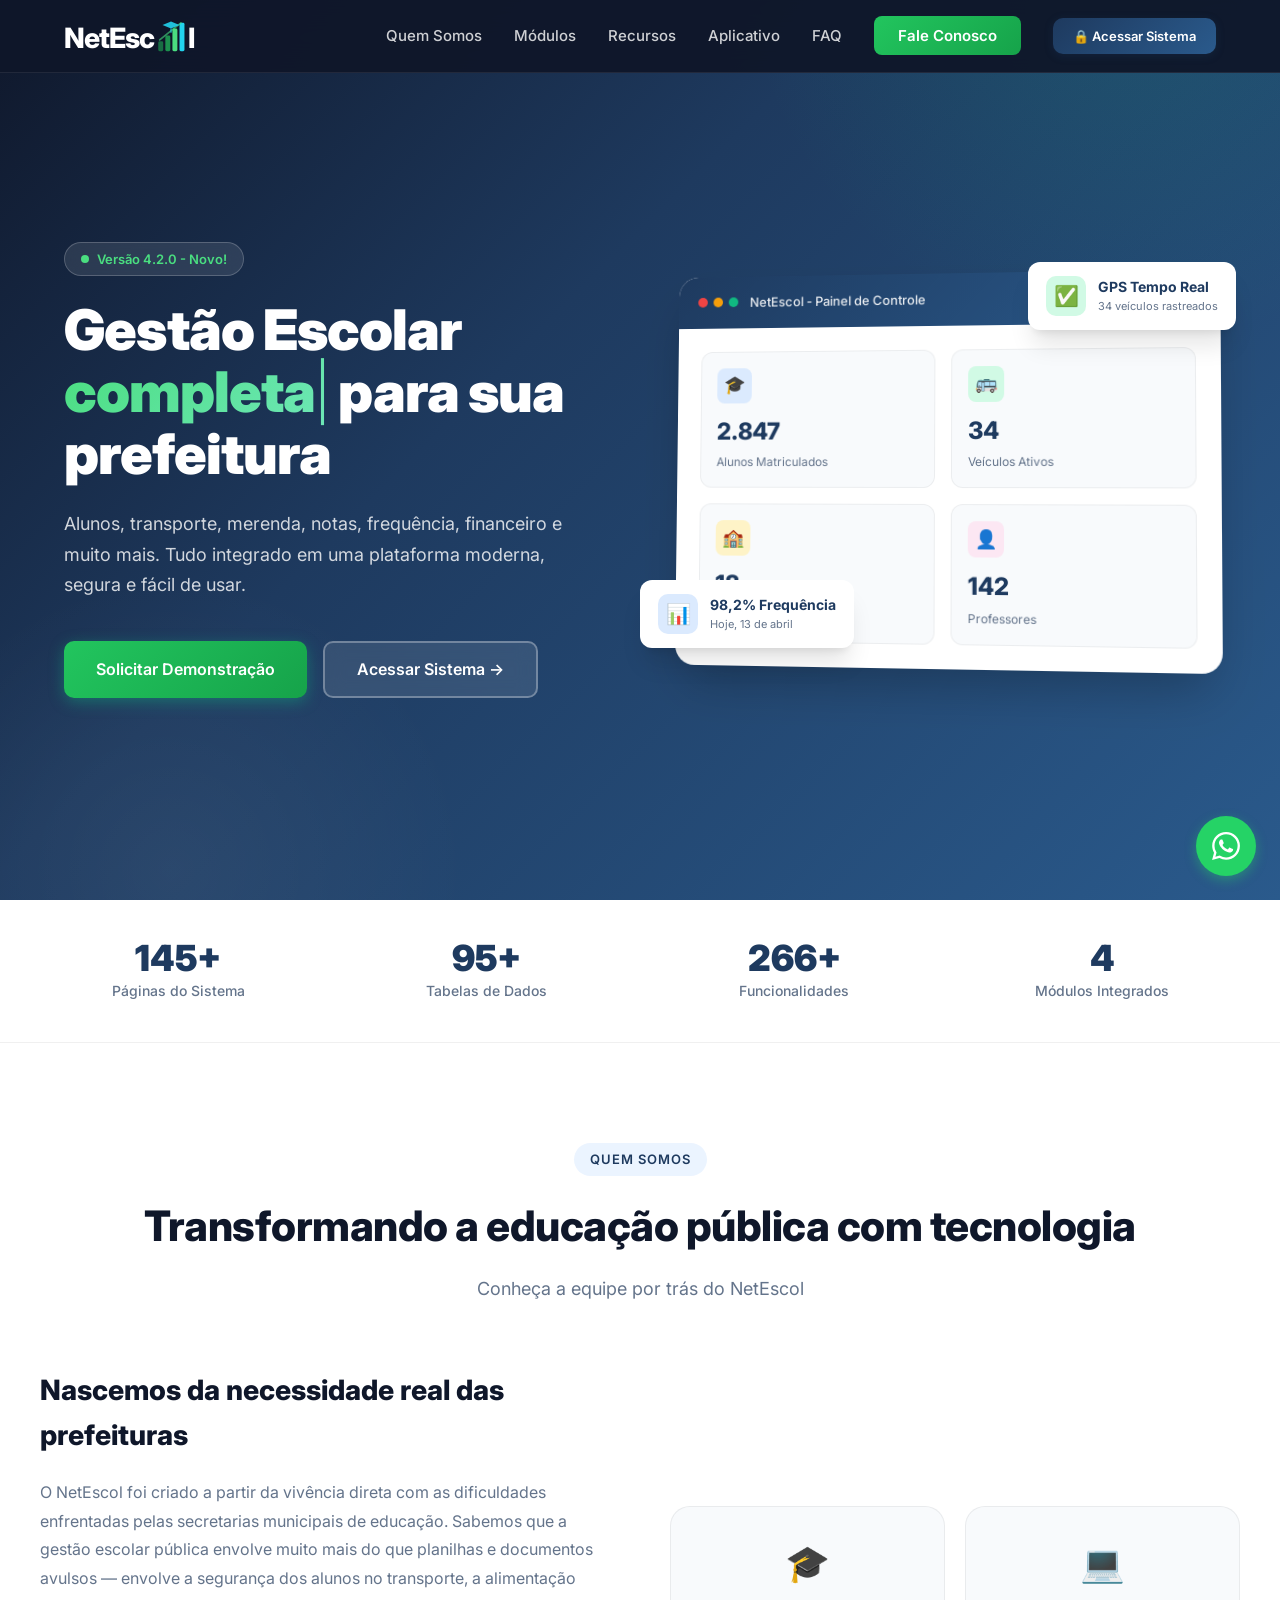
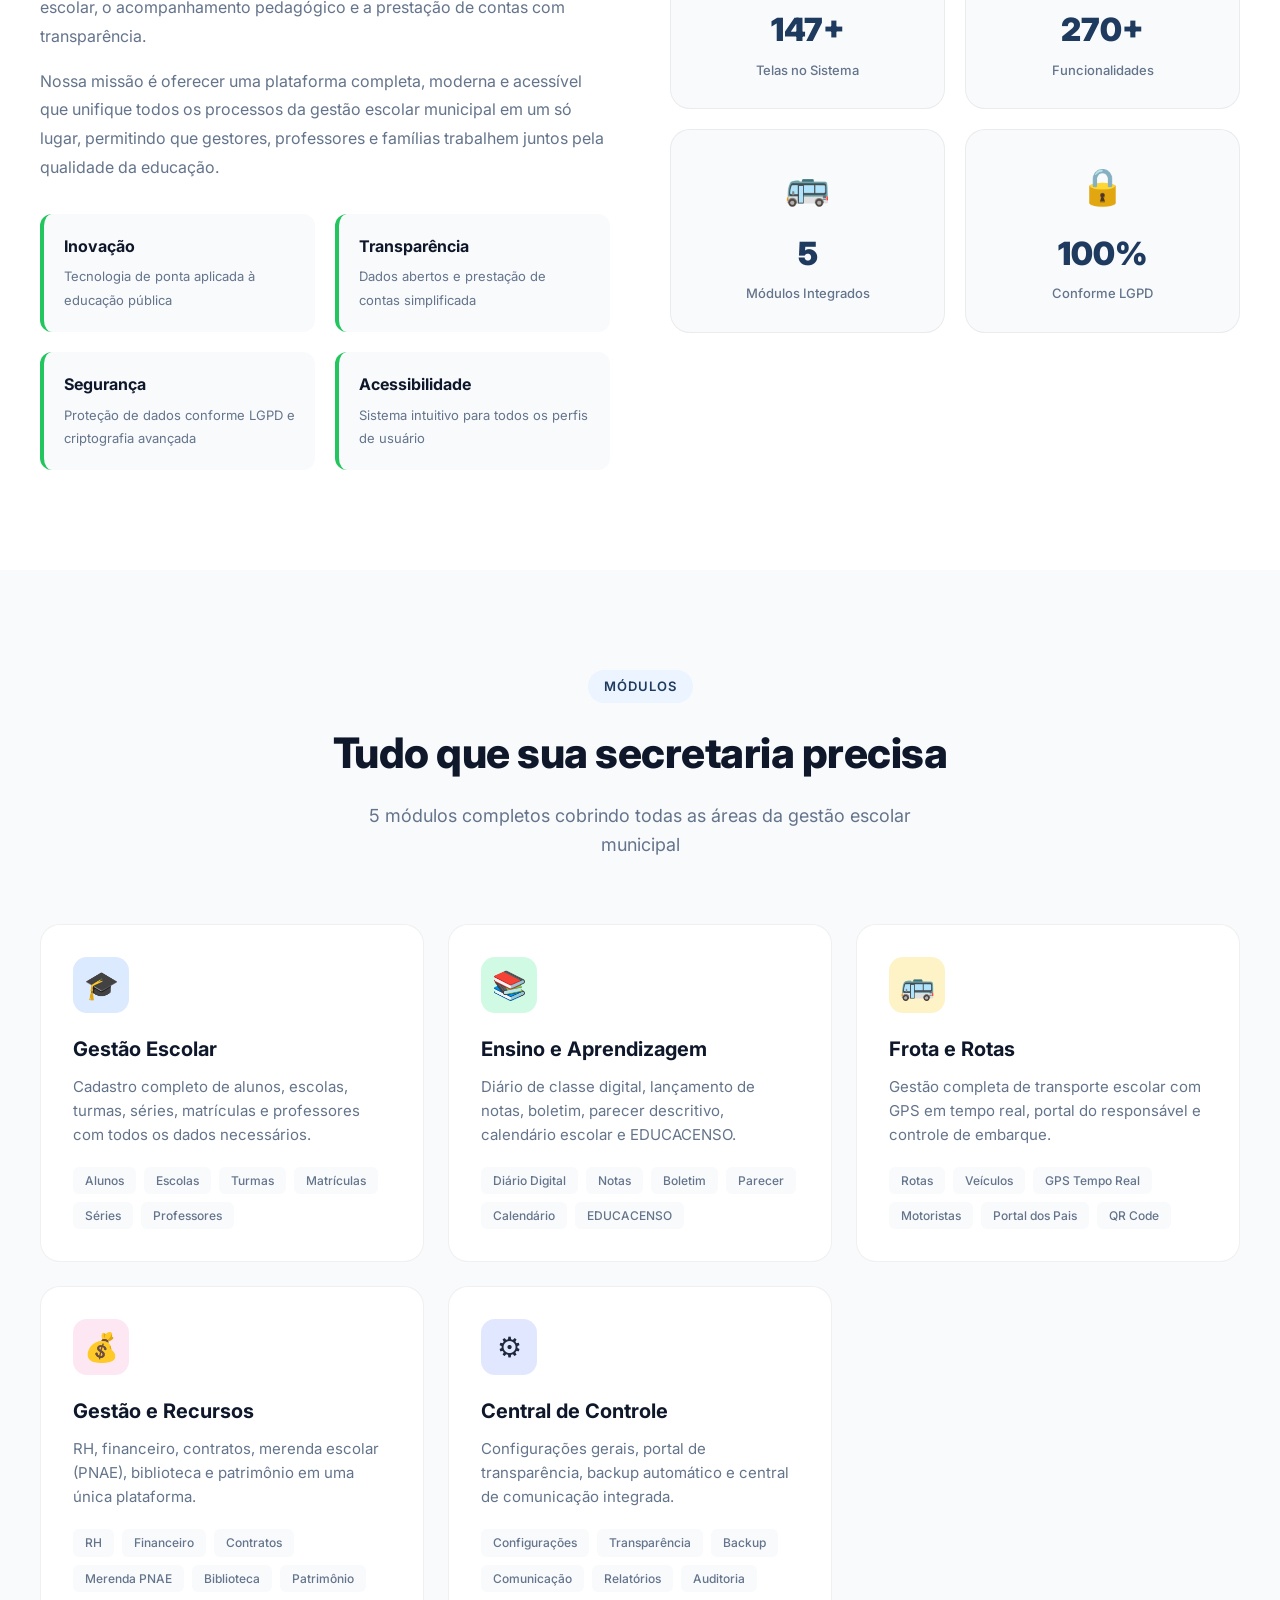
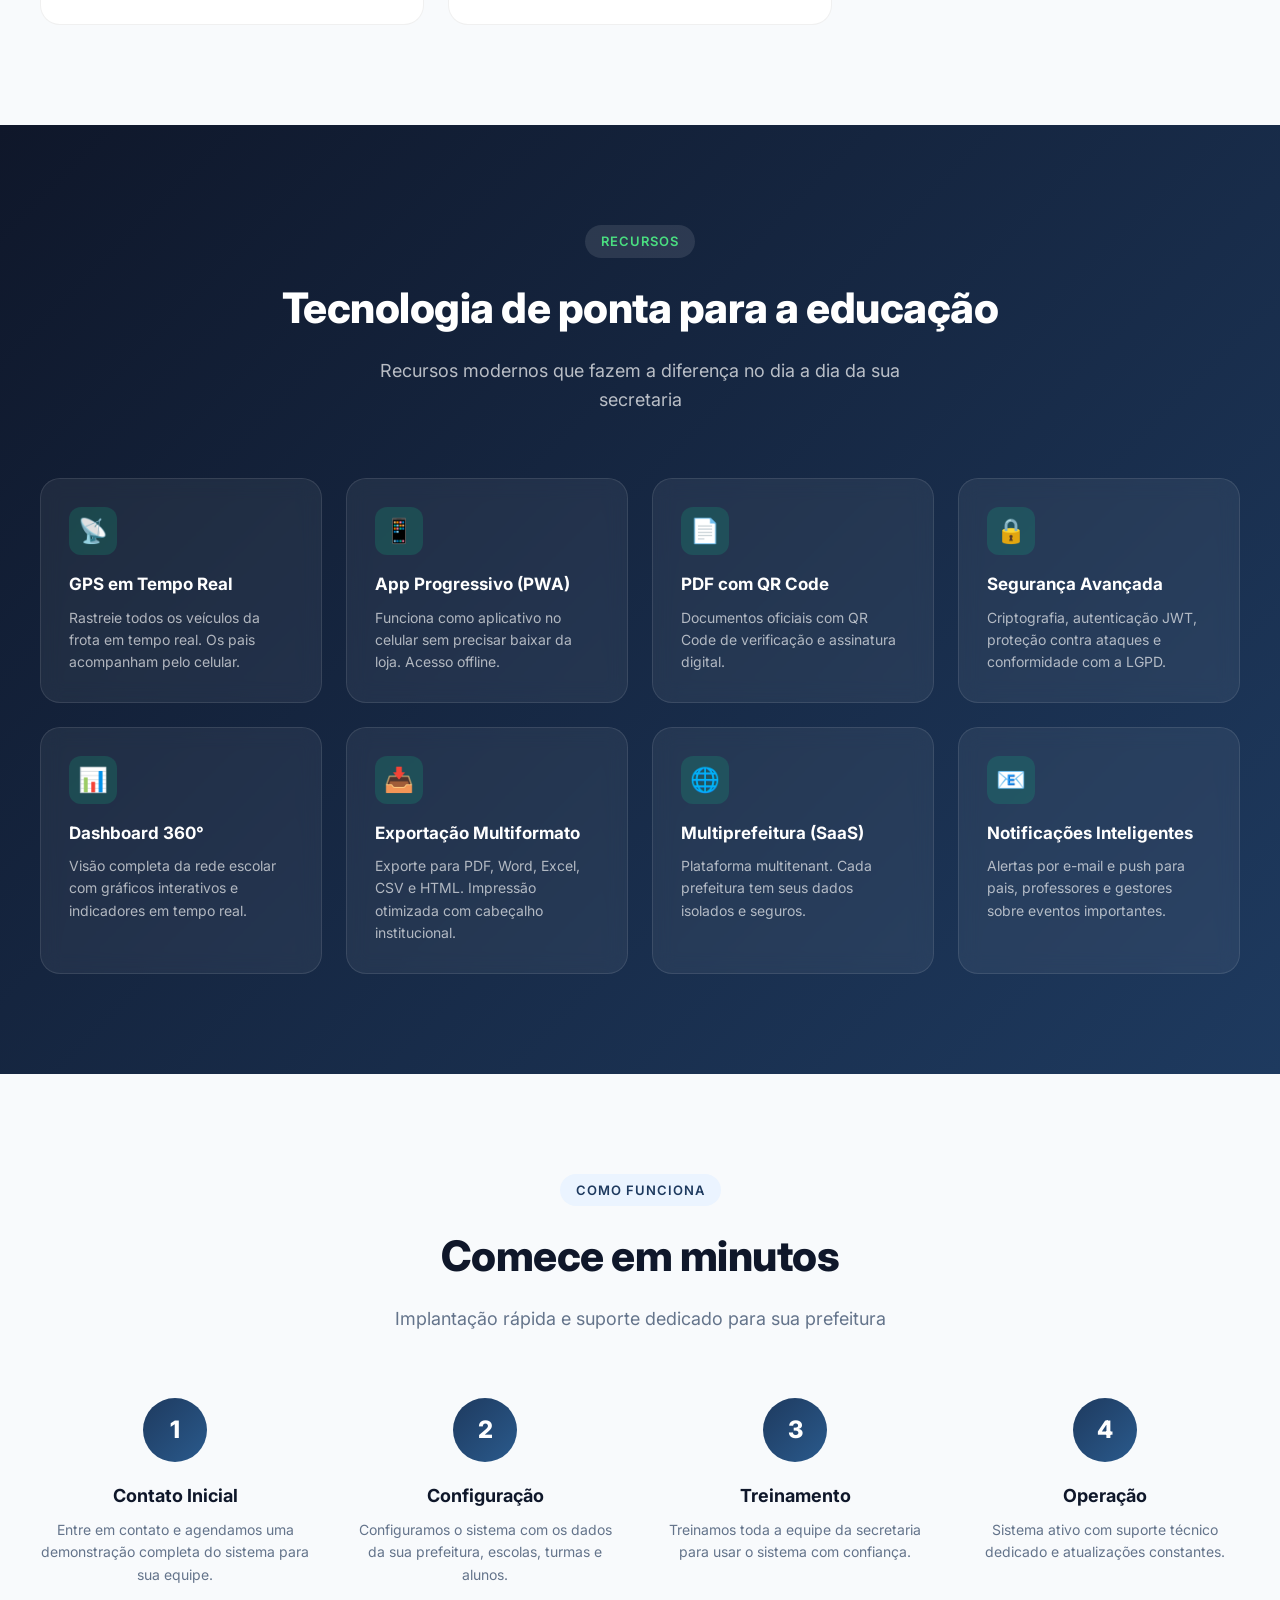
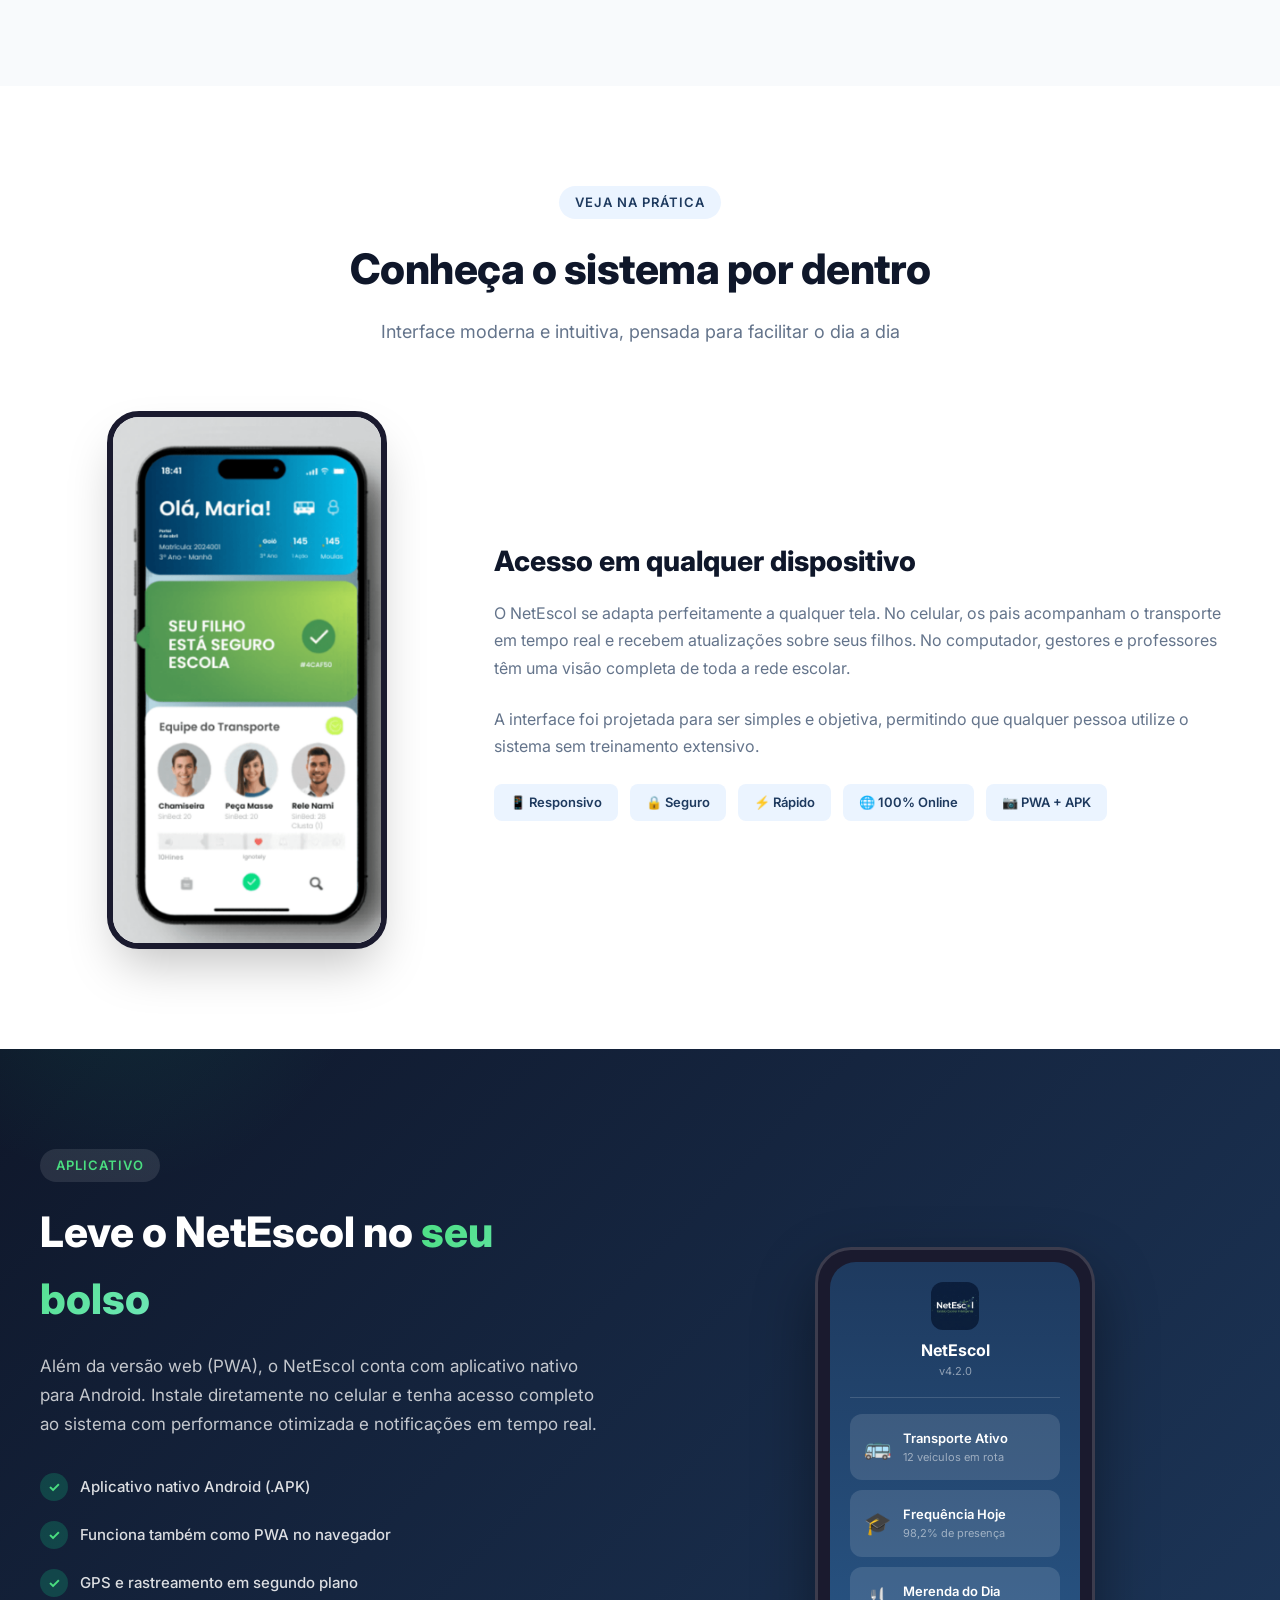
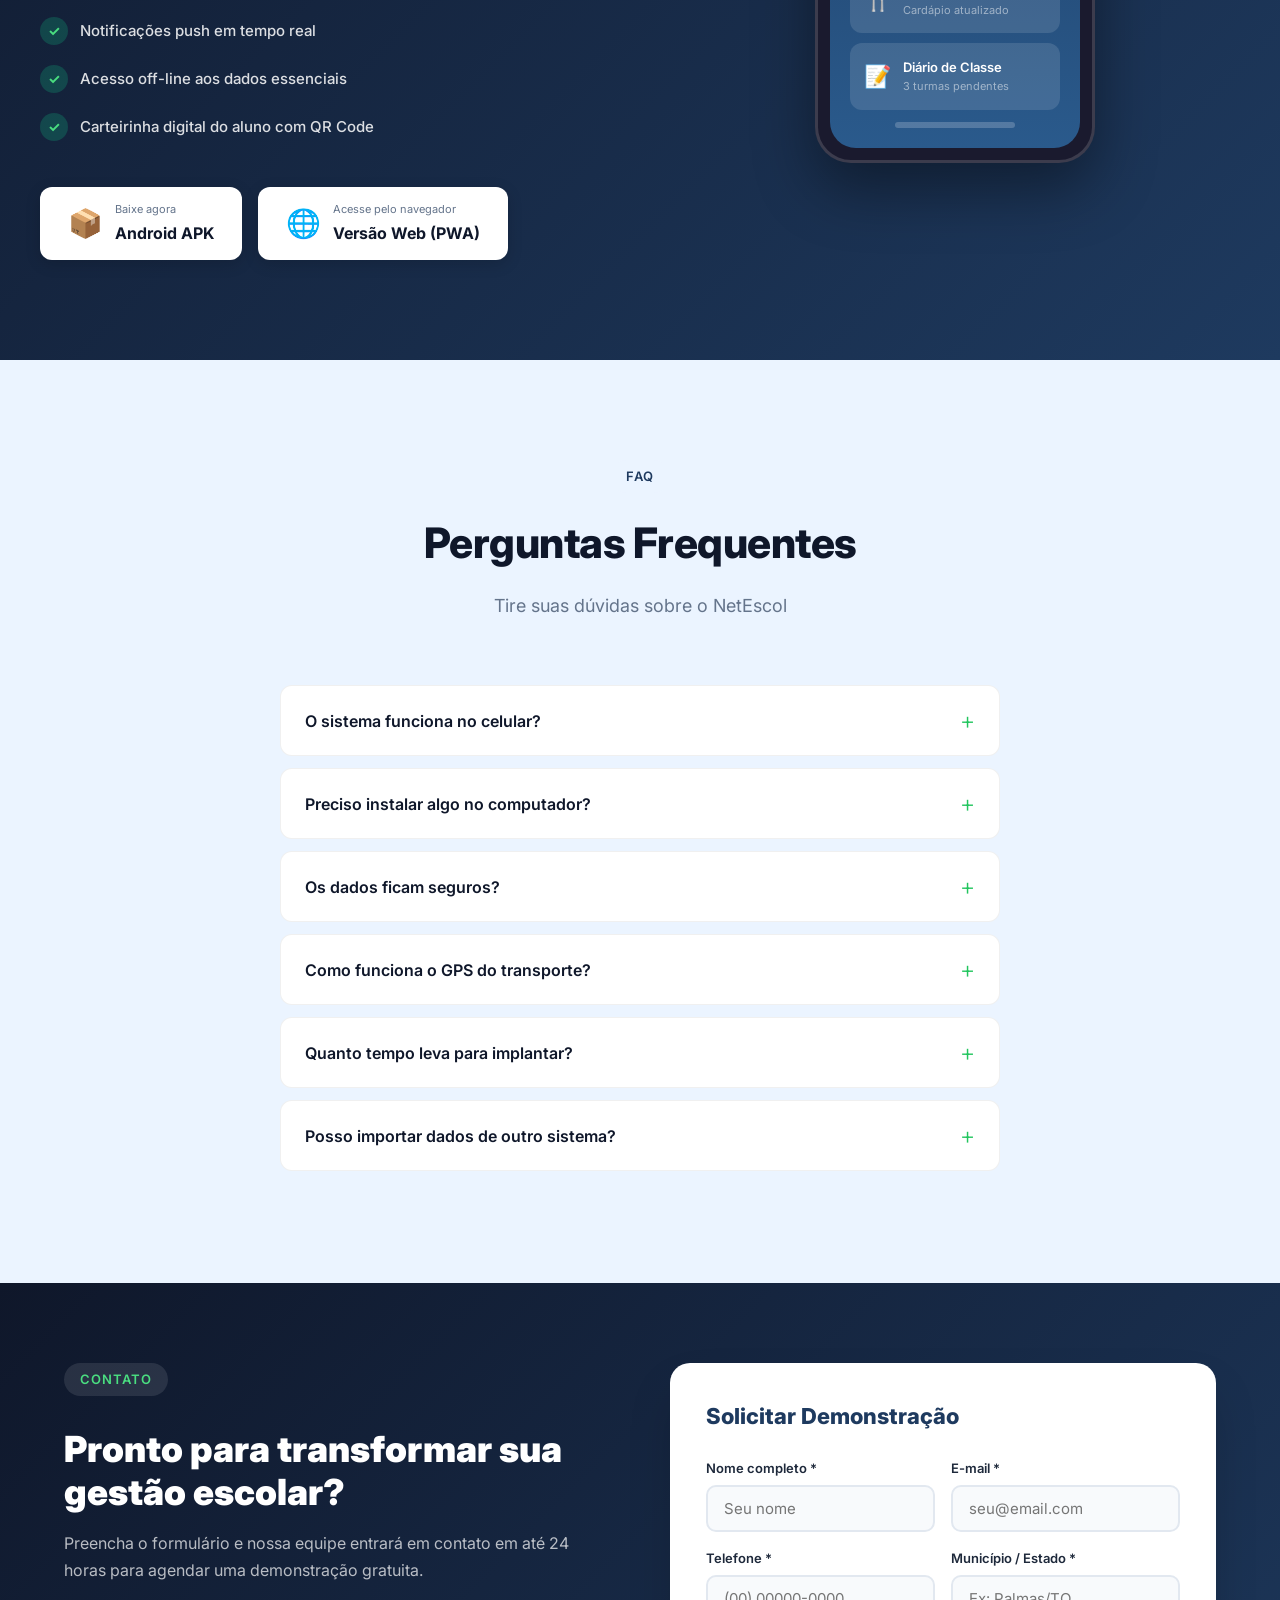
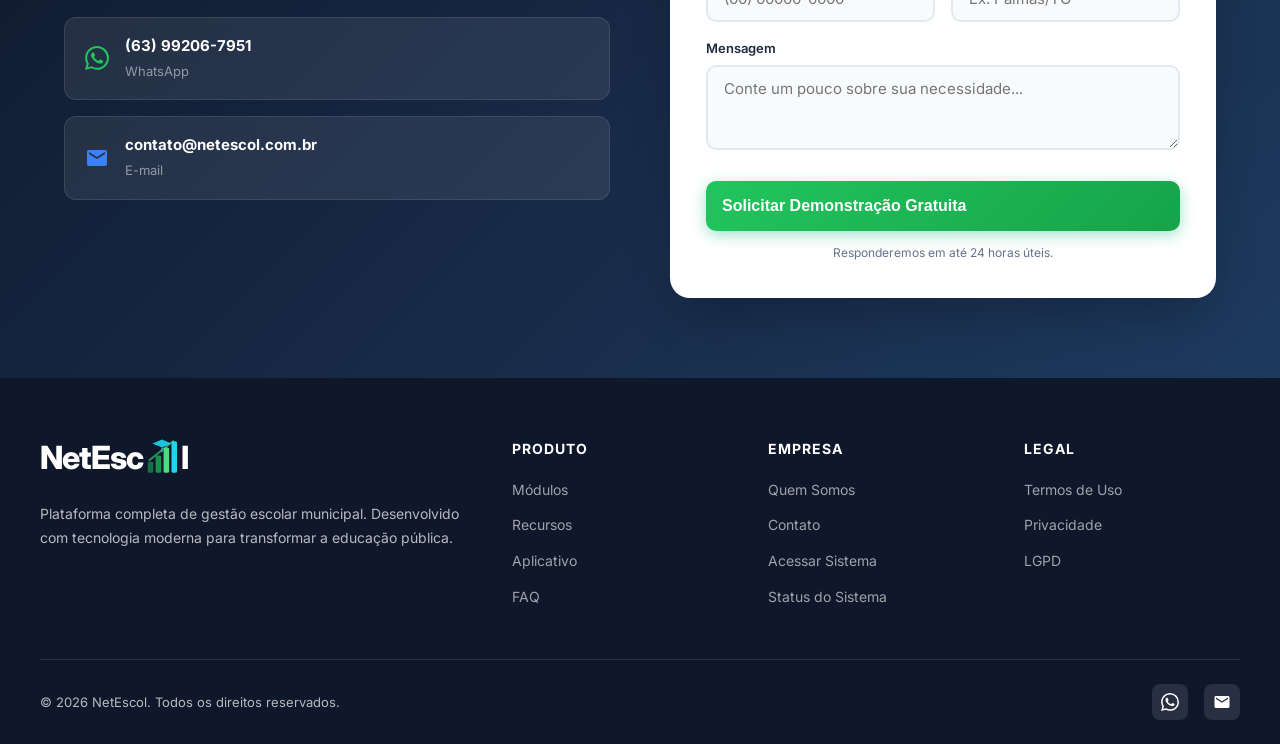
==== index.html @ d6012011 "fix(a11y): rel=noopener nos links externos + skip-link estático no HTML - 7 links target=_blank ganh" ====
<!DOCTYPE html>
<html lang="pt-BR">
<head>
  <meta charset="UTF-8">
  <!-- Google Analytics 4 (substituir G-X86882PN4S pelo ID real) -->
  <script async src="https://www.googletagmanager.com/gtag/js?id=G-X86882PN4S"></script>
  <script>
    window.dataLayer = window.dataLayer || [];
    function gtag(){dataLayer.push(arguments);}
    gtag('js', new Date());
    gtag('config', 'G-X86882PN4S');
  </script>
  <!-- GoatCounter - analytics sem cookies (LGPD-friendly) -->
  <script data-goatcounter="https://netescol.goatcounter.com/count" async src="//gc.zgo.at/count.js"></script>
  <meta name="viewport" content="width=device-width, initial-scale=1.0">
  <title>NetEscol - Sistema de Gestão Escolar Municipal</title>
  <meta name="description" content="NetEscol - Plataforma completa de gestão escolar municipal. Alunos, transporte, merenda, notas, frequência e muito mais em um só lugar.">
  <meta name="keywords" content="gestão escolar, transporte escolar, sistema educacional, prefeitura, escola municipal">
  <meta name="theme-color" content="#1e3a5f">
  <link rel="icon" type="image/png" href="assets/images/logo-sistema.png">
  <meta property="og:title" content="NetEscol - Sistema de Gestão Escolar Municipal">
  <meta property="og:description" content="Plataforma completa de gestão escolar municipal. Alunos, transporte, merenda, notas, frequência e muito mais.">
  <meta property="og:image" content="https://www.netescol.com.br/assets/images/og-image.png">
  <meta property="og:image:width" content="1200">
  <meta property="og:image:height" content="630">
  <meta property="og:image:type" content="image/png">
  <meta property="og:url" content="https://www.netescol.com.br">
  <meta property="og:type" content="website">
  <meta property="og:locale" content="pt_BR">
  <meta name="twitter:card" content="summary_large_image">
  <meta name="twitter:image" content="https://www.netescol.com.br/assets/images/og-image.png">
  <link rel="preconnect" href="https://fonts.googleapis.com">
  <link rel="preconnect" href="https://fonts.gstatic.com" crossorigin>
  <link href="https://fonts.googleapis.com/css2?family=Inter:wght@300;400;600;700;800&display=swap" rel="stylesheet">
  <link rel="stylesheet" href="assets/css/style.css">
  <!-- Schema.org JSON-LD -->
  <script type="application/ld+json">
  {
    "@context": "https://schema.org",
    "@type": "SoftwareApplication",
    "name": "NetEscol",
    "applicationCategory": "BusinessApplication",
    "operatingSystem": "Web, Android",
    "description": "Sistema completo de gestão escolar municipal. Alunos, transporte, merenda, notas, frequência e muito mais.",
    "url": "https://www.netescol.com.br",
    "offers": {
      "@type": "Offer",
      "price": "0",
      "priceCurrency": "BRL",
      "description": "Demonstração gratuita"
    },
    "provider": {
      "@type": "Organization",
      "name": "NetEscol",
      "url": "https://www.netescol.com.br",
      "contactPoint": {
        "@type": "ContactPoint",
        "telephone": "+55-63-99206-7951",
        "contactType": "sales",
        "availableLanguage": "Portuguese"
      },
      "address": {
        "@type": "PostalAddress",
        "addressLocality": "Palmas",
        "addressRegion": "TO",
        "addressCountry": "BR"
      }
    },
    "featureList": ["Gestão de Alunos", "Transporte Escolar com GPS", "Merenda PNAE", "Diário Digital", "Boletim", "Dashboard 360"]
  }
  </script>
</head>
<body>

  <!-- SKIP TO CONTENT (a11y - sempre primeiro filho do body) -->
  <a href="#main-content" class="skip-nav">Pular para o conteúdo</a>

  <!-- SCROLL PROGRESS -->
  <div class="scroll-progress" id="scrollProgress"></div>

  <!-- BACK TO TOP -->
  <button class="back-to-top" id="backToTop" aria-label="Voltar ao topo">&#8593;</button>

  <!-- NAVBAR -->
  <nav class="navbar" id="navbar">
    <div class="nav-container">
      <a href="https://www.netescol.com.br" class="nav-logo" aria-label="NetEscol - página inicial">
        <div class="netescol-logo netescol-logo-sm"><span>Net</span><span>Esc</span><svg viewBox="0 0 48 48" fill="none" aria-hidden="true"><rect x="6" y="30" width="7" height="14" rx="2" fill="#22c55e" opacity="0.5"/><rect x="16" y="22" width="7" height="22" rx="2" fill="#22c55e" opacity="0.7"/><rect x="26" y="12" width="7" height="32" rx="2" fill="#4ade80"/><rect x="36" y="4" width="7" height="40" rx="2" fill="#22d3ee"/><path d="M8 28 L38 4" stroke="#4ade80" stroke-width="2.5" stroke-linecap="round" opacity="0.6"/><path d="M24 2 L36 7 L24 12 L12 7 Z" fill="#22d3ee" opacity="0.9"/><line x1="24" y1="12" x2="24" y2="18" stroke="#22d3ee" stroke-width="2" opacity="0.7"/></svg><span>l</span></div>
      </a>
      <ul class="nav-links" id="navLinks">
        <li><a href="#quem-somos">Quem Somos</a></li>
        <li><a href="#modulos">Módulos</a></li>
        <li><a href="#recursos">Recursos</a></li>
        <li><a href="#aplicativo">Aplicativo</a></li>
        <li><a href="#faq">FAQ</a></li>
        <li><a href="#contato" class="nav-cta">Fale Conosco</a></li>
        <li><a href="https://app.netescol.com.br" target="_blank" rel="noopener noreferrer" class="nav-sistema">&#128274; Acessar Sistema</a></li>
      </ul>
      <button class="nav-mobile-btn" id="navMobileBtn" aria-label="Menu">
        <span></span><span></span><span></span>
      </button>
    </div>
  </nav>

  <!-- HERO -->
  <section class="hero">
    <div class="hero-container">
      <div class="hero-content">
        <!-- Logo removida do hero - navbar já tem -->
        <div class="hero-badge">Versão 4.2.0 - Novo!</div>
        <h1>Gestão Escolar <span class="highlight typing" id="typingText"></span> para sua prefeitura</h1>
        <p class="hero-desc">
          Alunos, transporte, merenda, notas, frequência, financeiro e muito mais.
          Tudo integrado em uma plataforma moderna, segura e fácil de usar.
        </p>
        <div class="hero-buttons">
          <a href="#contato" class="btn btn-primary">Solicitar Demonstração</a>
          <a href="https://app.netescol.com.br" target="_blank" rel="noopener noreferrer" class="btn btn-outline">Acessar Sistema &#8594;</a>
        </div>
      </div>
      <div class="hero-visual">
        <div class="hero-dashboard">
          <div class="dashboard-header">
            <div class="dashboard-dots">
              <span></span><span></span><span></span>
            </div>
            <div class="dashboard-title">NetEscol - Painel de Controle</div>
          </div>
          <div class="dashboard-body">
            <div class="dash-card">
              <div class="dash-card-icon">&#127891;</div>
              <div class="dash-card-number">2.847</div>
              <div class="dash-card-label">Alunos Matriculados</div>
            </div>
            <div class="dash-card">
              <div class="dash-card-icon">&#128652;</div>
              <div class="dash-card-number">34</div>
              <div class="dash-card-label">Veículos Ativos</div>
            </div>
            <div class="dash-card">
              <div class="dash-card-icon">&#127979;</div>
              <div class="dash-card-number">18</div>
              <div class="dash-card-label">Escolas</div>
            </div>
            <div class="dash-card">
              <div class="dash-card-icon">&#128100;</div>
              <div class="dash-card-number">142</div>
              <div class="dash-card-label">Professores</div>
            </div>
          </div>
        </div>
        <div class="hero-float-card card-1">
          <div class="float-icon" style="background:#D1FAE5">&#9989;</div>
          <div>
            <div class="float-text-main">GPS Tempo Real</div>
            <div class="float-text-sub">34 veículos rastreados</div>
          </div>
        </div>
        <div class="hero-float-card card-2">
          <div class="float-icon" style="background:#DBEAFE">&#128202;</div>
          <div>
            <div class="float-text-main">98,2% Frequência</div>
            <div class="float-text-sub">Hoje, 13 de abril</div>
          </div>
        </div>
      </div>
    </div>
  </section>

  <!-- STATS BAR -->
  <div class="stats-bar">
    <div class="stats-container">
      <div class="stat-item fade-up">
        <div class="stat-number">147<span>+</span></div>
        <div class="stat-label">Páginas do Sistema</div>
      </div>
      <div class="stat-item fade-up">
        <div class="stat-number">97<span>+</span></div>
        <div class="stat-label">Tabelas de Dados</div>
      </div>
      <div class="stat-item fade-up">
        <div class="stat-number">270<span>+</span></div>
        <div class="stat-label">Funcionalidades</div>
      </div>
      <div class="stat-item fade-up">
        <div class="stat-number">5</div>
        <div class="stat-label">Módulos Integrados</div>
      </div>
    </div>
  </div>

  <!-- QUEM SOMOS -->
  <section class="section about-section" id="quem-somos">
    <div class="section-container">
      <div class="section-header">
        <div class="section-tag">Quem Somos</div>
        <h2 class="section-title">Transformando a educação pública com tecnologia</h2>
        <p class="section-subtitle">Conheça a equipe por trás do NetEscol</p>
      </div>
      <div class="about-grid">
        <div class="about-content fade-up">
          <h3>Nascemos da necessidade real das prefeituras</h3>
          <p>
            O NetEscol foi criado a partir da vivência direta com as dificuldades enfrentadas
            pelas secretarias municipais de educação. Sabemos que a gestão escolar pública envolve
            muito mais do que planilhas e documentos avulsos — envolve a segurança dos alunos no
            transporte, a alimentação escolar, o acompanhamento pedagógico e a prestação de contas
            com transparência.
          </p>
          <p>
            Nossa missão é oferecer uma plataforma completa, moderna e acessível que unifique
            todos os processos da gestão escolar municipal em um só lugar, permitindo que gestores,
            professores e famílias trabalhem juntos pela qualidade da educação.
          </p>
          <div class="about-values">
            <div class="about-value">
              <h4>Inovação</h4>
              <p>Tecnologia de ponta aplicada à educação pública</p>
            </div>
            <div class="about-value">
              <h4>Transparência</h4>
              <p>Dados abertos e prestação de contas simplificada</p>
            </div>
            <div class="about-value">
              <h4>Segurança</h4>
              <p>Proteção de dados conforme LGPD e criptografia avançada</p>
            </div>
            <div class="about-value">
              <h4>Acessibilidade</h4>
              <p>Sistema intuitivo para todos os perfis de usuário</p>
            </div>
          </div>
        </div>
        <div class="about-stats fade-up">
          <div class="about-stat-card">
            <div class="about-stat-icon">&#127891;</div>
            <div class="about-stat-number">147+</div>
            <div class="about-stat-label">Telas no Sistema</div>
          </div>
          <div class="about-stat-card">
            <div class="about-stat-icon">&#128187;</div>
            <div class="about-stat-number">270+</div>
            <div class="about-stat-label">Funcionalidades</div>
          </div>
          <div class="about-stat-card">
            <div class="about-stat-icon">&#128652;</div>
            <div class="about-stat-number">5</div>
            <div class="about-stat-label">Módulos Integrados</div>
          </div>
          <div class="about-stat-card">
            <div class="about-stat-icon">&#128274;</div>
            <div class="about-stat-number">100%</div>
            <div class="about-stat-label">Conforme LGPD</div>
          </div>
        </div>
      </div>
    </div>
  </section>

  <!-- MODULES -->
  <section class="section" id="modulos">
    <div class="section-container">
      <div class="section-header">
        <div class="section-tag">Módulos</div>
        <h2 class="section-title">Tudo que sua secretaria precisa</h2>
        <p class="section-subtitle">5 módulos completos cobrindo todas as áreas da gestão escolar municipal</p>
      </div>
      <div class="modules-grid">
        <div class="module-card fade-up">
          <div class="module-icon">&#127891;</div>
          <h3 class="module-name">Gestão Escolar</h3>
          <p class="module-desc">Cadastro completo de alunos, escolas, turmas, séries, matrículas e professores com todos os dados necessários.</p>
          <ul class="module-features">
            <li>Alunos</li>
            <li>Escolas</li>
            <li>Turmas</li>
            <li>Matrículas</li>
            <li>Séries</li>
            <li>Professores</li>
          </ul>
        </div>
        <div class="module-card fade-up">
          <div class="module-icon">&#128218;</div>
          <h3 class="module-name">Ensino e Aprendizagem</h3>
          <p class="module-desc">Diário de classe digital, lançamento de notas, boletim, parecer descritivo, calendário escolar e EDUCACENSO.</p>
          <ul class="module-features">
            <li>Diário Digital</li>
            <li>Notas</li>
            <li>Boletim</li>
            <li>Parecer</li>
            <li>Calendário</li>
            <li>EDUCACENSO</li>
          </ul>
        </div>
        <div class="module-card fade-up">
          <div class="module-icon">&#128652;</div>
          <h3 class="module-name">Frota e Rotas</h3>
          <p class="module-desc">Gestão completa de transporte escolar com GPS em tempo real, portal do responsável e controle de embarque.</p>
          <ul class="module-features">
            <li>Rotas</li>
            <li>Veículos</li>
            <li>GPS Tempo Real</li>
            <li>Motoristas</li>
            <li>Portal dos Pais</li>
            <li>QR Code</li>
          </ul>
        </div>
        <div class="module-card fade-up">
          <div class="module-icon">&#128176;</div>
          <h3 class="module-name">Gestão e Recursos</h3>
          <p class="module-desc">RH, financeiro, contratos, merenda escolar (PNAE), biblioteca e patrimônio em uma única plataforma.</p>
          <ul class="module-features">
            <li>RH</li>
            <li>Financeiro</li>
            <li>Contratos</li>
            <li>Merenda PNAE</li>
            <li>Biblioteca</li>
            <li>Patrimônio</li>
          </ul>
        </div>
        <div class="module-card fade-up">
          <div class="module-icon">&#9881;</div>
          <h3 class="module-name">Central de Controle</h3>
          <p class="module-desc">Configurações gerais, portal de transparência, backup automático e central de comunicação integrada.</p>
          <ul class="module-features">
            <li>Configurações</li>
            <li>Transparência</li>
            <li>Backup</li>
            <li>Comunicação</li>
            <li>Relatórios</li>
            <li>Auditoria</li>
          </ul>
        </div>
      </div>
    </div>
  </section>

  <!-- FEATURES -->
  <section class="section features-section" id="recursos">
    <div class="section-container">
      <div class="section-header">
        <div class="section-tag">Recursos</div>
        <h2 class="section-title">Tecnologia de ponta para a educação</h2>
        <p class="section-subtitle">Recursos modernos que fazem a diferença no dia a dia da sua secretaria</p>
      </div>
      <div class="features-grid">
        <div class="feature-card fade-up">
          <div class="feature-icon">&#128225;</div>
          <h3 class="feature-name">GPS em Tempo Real</h3>
          <p class="feature-desc">Rastreie todos os veículos da frota em tempo real. Os pais acompanham pelo celular.</p>
        </div>
        <div class="feature-card fade-up">
          <div class="feature-icon">&#128241;</div>
          <h3 class="feature-name">App Progressivo (PWA)</h3>
          <p class="feature-desc">Funciona como aplicativo no celular sem precisar baixar da loja. Acesso offline.</p>
        </div>
        <div class="feature-card fade-up">
          <div class="feature-icon">&#128196;</div>
          <h3 class="feature-name">PDF com QR Code</h3>
          <p class="feature-desc">Documentos oficiais com QR Code de verificação e assinatura digital.</p>
        </div>
        <div class="feature-card fade-up">
          <div class="feature-icon">&#128274;</div>
          <h3 class="feature-name">Segurança Avançada</h3>
          <p class="feature-desc">Criptografia, autenticação JWT, proteção contra ataques e conformidade com a LGPD.</p>
        </div>
        <div class="feature-card fade-up">
          <div class="feature-icon">&#128202;</div>
          <h3 class="feature-name">Dashboard 360°</h3>
          <p class="feature-desc">Visão completa da rede escolar com gráficos interativos e indicadores em tempo real.</p>
        </div>
        <div class="feature-card fade-up">
          <div class="feature-icon">&#128229;</div>
          <h3 class="feature-name">Exportação Multiformato</h3>
          <p class="feature-desc">Exporte para PDF, Word, Excel, CSV e HTML. Impressão otimizada com cabeçalho institucional.</p>
        </div>
        <div class="feature-card fade-up">
          <div class="feature-icon">&#127760;</div>
          <h3 class="feature-name">Multiprefeitura (SaaS)</h3>
          <p class="feature-desc">Plataforma multitenant. Cada prefeitura tem seus dados isolados e seguros.</p>
        </div>
        <div class="feature-card fade-up">
          <div class="feature-icon">&#128231;</div>
          <h3 class="feature-name">Notificações Inteligentes</h3>
          <p class="feature-desc">Alertas por e-mail e push para pais, professores e gestores sobre eventos importantes.</p>
        </div>
      </div>
    </div>
  </section>

  <!-- HOW IT WORKS -->
  <section class="section" id="como-funciona">
    <div class="section-container">
      <div class="section-header">
        <div class="section-tag">Como Funciona</div>
        <h2 class="section-title">Comece em minutos</h2>
        <p class="section-subtitle">Implantação rápida e suporte dedicado para sua prefeitura</p>
      </div>
      <div class="steps-grid">
        <div class="step fade-up">
          <div class="step-number">1</div>
          <h3 class="step-title">Contato Inicial</h3>
          <p class="step-desc">Entre em contato e agendamos uma demonstração completa do sistema para sua equipe.</p>
        </div>
        <div class="step fade-up">
          <div class="step-number">2</div>
          <h3 class="step-title">Configuração</h3>
          <p class="step-desc">Configuramos o sistema com os dados da sua prefeitura, escolas, turmas e alunos.</p>
        </div>
        <div class="step fade-up">
          <div class="step-number">3</div>
          <h3 class="step-title">Treinamento</h3>
          <p class="step-desc">Treinamos toda a equipe da secretaria para usar o sistema com confiança.</p>
        </div>
        <div class="step fade-up">
          <div class="step-number">4</div>
          <h3 class="step-title">Operação</h3>
          <p class="step-desc">Sistema ativo com suporte técnico dedicado e atualizações constantes.</p>
        </div>
      </div>
    </div>
  </section>

  <!-- SCREENSHOTS -->
  <section class="section screenshots-section" id="screenshots">
    <div class="section-container">
      <div class="section-header">
        <div class="section-tag">Veja na Prática</div>
        <h2 class="section-title">Conheça o sistema por dentro</h2>
        <p class="section-subtitle">Interface moderna e intuitiva, pensada para facilitar o dia a dia</p>
      </div>
      <div class="screenshots-grid">
        <div class="fade-up" style="text-align:center;">
          <div class="screenshot-phone">
            <img src="assets/images/app-screenshot.png" alt="NetEscol - Portal do Responsável no celular">
          </div>
        </div>
        <div class="fade-up">
          <div class="screenshots-content">
            <h3>Acesso em qualquer dispositivo</h3>
            <p>
              O NetEscol se adapta perfeitamente a qualquer tela. No celular, os pais acompanham
              o transporte em tempo real e recebem atualizações sobre seus filhos. No computador,
              gestores e professores têm uma visão completa de toda a rede escolar.
            </p>
            <p>
              A interface foi projetada para ser simples e objetiva, permitindo que qualquer pessoa
              utilize o sistema sem treinamento extensivo.
            </p>
            <div class="screenshot-badges">
              <span class="screenshot-badge">&#128241; Responsivo</span>
              <span class="screenshot-badge">&#128274; Seguro</span>
              <span class="screenshot-badge">&#9889; Rápido</span>
              <span class="screenshot-badge">&#127760; 100% Online</span>
              <span class="screenshot-badge">&#128247; PWA + APK</span>
            </div>
          </div>
        </div>
      </div>
    </div>
  </section>

  <!-- APLICATIVO -->
  <section class="section app-section" id="aplicativo">
    <div class="section-container">
      <div class="app-grid">
        <div class="app-content fade-up">
          <div class="section-tag" style="background: rgba(255,255,255,0.1); color: var(--accent-light);">Aplicativo</div>
          <h2>Leve o NetEscol no <span class="highlight">seu bolso</span></h2>
          <p>
            Além da versão web (PWA), o NetEscol conta com aplicativo nativo para Android.
            Instale diretamente no celular e tenha acesso completo ao sistema com
            performance otimizada e notificações em tempo real.
          </p>
          <ul class="app-features-list">
            <li>Aplicativo nativo Android (.APK)</li>
            <li>Funciona também como PWA no navegador</li>
            <li>GPS e rastreamento em segundo plano</li>
            <li>Notificações push em tempo real</li>
            <li>Acesso off-line aos dados essenciais</li>
            <li>Carteirinha digital do aluno com QR Code</li>
          </ul>
          <div class="app-buttons">
            <a href="#contato" class="btn-app">
              <div class="btn-app-icon">&#128230;</div>
              <div class="btn-app-text">
                <small>Baixe agora</small>
                <strong>Android APK</strong>
              </div>
            </a>
            <a href="https://app.netescol.com.br" target="_blank" rel="noopener noreferrer" class="btn-app">
              <div class="btn-app-icon">&#127760;</div>
              <div class="btn-app-text">
                <small>Acesse pelo navegador</small>
                <strong>Versão Web (PWA)</strong>
              </div>
            </a>
          </div>
        </div>
        <div class="app-visual fade-up">
          <div class="app-phone">
            <div class="app-phone-screen">
              <div class="app-phone-header">
                <div class="app-phone-logo"><img src="assets/images/logo-sistema.png" alt="NetEscol"></div>
                <div class="app-phone-name">NetEscol</div>
                <div class="app-phone-version">v4.2.0</div>
              </div>
              <div class="app-phone-cards">
                <div class="app-phone-card">
                  <div class="app-phone-card-icon">&#128652;</div>
                  <div>
                    <div class="app-phone-card-text">Transporte Ativo</div>
                    <div class="app-phone-card-sub">12 veículos em rota</div>
                  </div>
                </div>
                <div class="app-phone-card">
                  <div class="app-phone-card-icon">&#127891;</div>
                  <div>
                    <div class="app-phone-card-text">Frequência Hoje</div>
                    <div class="app-phone-card-sub">98,2% de presença</div>
                  </div>
                </div>
                <div class="app-phone-card">
                  <div class="app-phone-card-icon">&#127860;</div>
                  <div>
                    <div class="app-phone-card-text">Merenda do Dia</div>
                    <div class="app-phone-card-sub">Cardápio atualizado</div>
                  </div>
                </div>
                <div class="app-phone-card">
                  <div class="app-phone-card-icon">&#128221;</div>
                  <div>
                    <div class="app-phone-card-text">Diário de Classe</div>
                    <div class="app-phone-card-sub">3 turmas pendentes</div>
                  </div>
                </div>
              </div>
              <div class="app-phone-notch"></div>
            </div>
          </div>
        </div>
      </div>
    </div>
  </section>

  <!-- FAQ -->
  <section class="section" id="faq" style="background: var(--bg-alt);">
    <div class="section-container">
      <div class="section-header">
        <div class="section-tag">FAQ</div>
        <h2 class="section-title">Perguntas Frequentes</h2>
        <p class="section-subtitle">Tire suas dúvidas sobre o NetEscol</p>
      </div>
      <div class="faq-list">
        <div class="faq-item">
          <button class="faq-question">O sistema funciona no celular?</button>
          <div class="faq-answer">
            <div class="faq-answer-inner">Sim! O NetEscol é um Progressive Web App (PWA), ou seja, funciona como um aplicativo nativo no celular, tablet e computador. Basta acessar pelo navegador e adicionar à tela inicial. Funciona até mesmo off-line.</div>
          </div>
        </div>
        <div class="faq-item">
          <button class="faq-question">Preciso instalar algo no computador?</button>
          <div class="faq-answer">
            <div class="faq-answer-inner">Não! O NetEscol é 100% na nuvem. Você acessa pelo navegador de qualquer computador ou celular. Não precisa instalar nenhum programa, e as atualizações são automáticas.</div>
          </div>
        </div>
        <div class="faq-item">
          <button class="faq-question">Os dados ficam seguros?</button>
          <div class="faq-answer">
            <div class="faq-answer-inner">Absolutamente. Usamos criptografia de ponta a ponta, autenticação JWT segura, proteção contra SQL Injection, XSS e outros ataques. O sistema é compatível com a LGPD e cada prefeitura tem seus dados completamente isolados (multitenant).</div>
          </div>
        </div>
        <div class="faq-item">
          <button class="faq-question">Como funciona o GPS do transporte?</button>
          <div class="faq-answer">
            <div class="faq-answer-inner">O motorista ativa o GPS no celular e o sistema rastreia a posição em tempo real via Socket.IO. Os pais podem acompanhar pelo Portal do Responsável e recebem notificações quando o ônibus está próximo. O embarque é registrado por QR Code.</div>
          </div>
        </div>
        <div class="faq-item">
          <button class="faq-question">Quanto tempo leva para implantar?</button>
          <div class="faq-answer">
            <div class="faq-answer-inner">A implantação completa leva em média de 2 a 4 semanas, dependendo do tamanho da rede escolar. Inclui configuração do sistema, importação de dados, treinamento da equipe e acompanhamento inicial.</div>
          </div>
        </div>
        <div class="faq-item">
          <button class="faq-question">Posso importar dados de outro sistema?</button>
          <div class="faq-answer">
            <div class="faq-answer-inner">Sim! Oferecemos importação de dados via planilhas Excel/CSV. Nossa equipe auxilia na migração completa para garantir que nenhum dado seja perdido na transição.</div>
          </div>
        </div>
      </div>
    </div>
  </section>

  <!-- CONTATO -->
  <section class="contact-section" id="contato">
    <div class="contact-container">
      <div class="contact-info">
        <div class="section-tag" style="background: rgba(255,255,255,0.1); color: var(--accent-light);">Contato</div>
        <h2 class="contact-title">Pronto para transformar sua gestão escolar?</h2>
        <p class="contact-desc">Preencha o formulário e nossa equipe entrará em contato em até 24 horas para agendar uma demonstração gratuita.</p>
        <div class="contact-channels">
          <a href="https://wa.me/5563992067951?text=Olá! Gostaria de conhecer o NetEscol." target="_blank" rel="noopener noreferrer" class="contact-channel" data-event="click_whatsapp">
            <svg width="24" height="24" viewBox="0 0 24 24" fill="#22c55e"><path d="M17.472 14.382c-.297-.149-1.758-.867-2.03-.967-.273-.099-.471-.148-.67.15-.197.297-.767.966-.94 1.164-.173.199-.347.223-.644.075-.297-.15-1.255-.463-2.39-1.475-.883-.788-1.48-1.761-1.653-2.059-.173-.297-.018-.458.13-.606.134-.133.298-.347.446-.52.149-.174.198-.298.298-.497.099-.198.05-.371-.025-.52-.075-.149-.669-1.612-.916-2.207-.242-.579-.487-.5-.669-.51-.173-.008-.371-.01-.57-.01-.198 0-.52.074-.792.372-.272.297-1.04 1.016-1.04 2.479 0 1.462 1.065 2.875 1.213 3.074.149.198 2.096 3.2 5.077 4.487.709.306 1.262.489 1.694.625.712.227 1.36.195 1.871.118.571-.085 1.758-.719 2.006-1.413.248-.694.248-1.289.173-1.413-.074-.124-.272-.198-.57-.347m-5.421 7.403h-.004a9.87 9.87 0 01-5.031-1.378l-.361-.214-3.741.982.998-3.648-.235-.374a9.86 9.86 0 01-1.51-5.26c.001-5.45 4.436-9.884 9.888-9.884 2.64 0 5.122 1.03 6.988 2.898a9.825 9.825 0 012.893 6.994c-.003 5.45-4.437 9.884-9.885 9.884m8.413-18.297A11.815 11.815 0 0012.05 0C5.495 0 .16 5.335.157 11.892c0 2.096.547 4.142 1.588 5.945L.057 24l6.305-1.654a11.882 11.882 0 005.683 1.448h.005c6.554 0 11.89-5.335 11.893-11.893a11.821 11.821 0 00-3.48-8.413z"/></svg>
            <div>
              <strong>(63) 99206-7951</strong>
              <span>WhatsApp</span>
            </div>
          </a>
          <a href="mailto:contato@netescol.com.br" class="contact-channel" data-event="click_email">
            <svg width="24" height="24" viewBox="0 0 24 24" fill="#3b82f6"><path d="M20 4H4c-1.1 0-2 .9-2 2v12c0 1.1.9 2 2 2h16c1.1 0 2-.9 2-2V6c0-1.1-.9-2-2-2zm0 4l-8 5-8-5V6l8 5 8-5v2z"/></svg>
            <div>
              <strong>contato@netescol.com.br</strong>
              <span>E-mail</span>
            </div>
          </a>
        </div>
      </div>
      <div class="contact-form-wrapper">
        <form id="contactForm" action="https://app.netescol.com.br/api/contact" method="POST" class="contact-form">
          <h3>Solicitar Demonstração</h3>
          <div class="form-row">
            <div class="form-group">
              <label for="nome">Nome completo *</label>
              <input type="text" id="nome" name="nome" required placeholder="Seu nome">
            </div>
            <div class="form-group">
              <label for="email">E-mail *</label>
              <input type="email" id="email" name="email" required placeholder="seu@email.com">
            </div>
          </div>
          <div class="form-row">
            <div class="form-group">
              <label for="telefone">Telefone *</label>
              <input type="tel" id="telefone" name="telefone" required placeholder="(00) 00000-0000">
            </div>
            <div class="form-group">
              <label for="municipio">Município / Estado *</label>
              <input type="text" id="municipio" name="municipio" required placeholder="Ex: Palmas/TO">
            </div>
          </div>
          <div class="form-group">
            <label for="mensagem">Mensagem</label>
            <textarea id="mensagem" name="mensagem" rows="3" placeholder="Conte um pouco sobre sua necessidade..."></textarea>
          </div>
          <div class="hp-field" aria-hidden="true">
            <label for="website">Não preencha este campo</label>
            <input type="text" id="website" name="website" tabindex="-1" autocomplete="off">
          </div>
          <button type="submit" class="btn btn-primary btn-submit" data-event="click_demo">Solicitar Demonstração Gratuita</button>
          <p class="form-note">Responderemos em até 24 horas úteis.</p>
        </form>
        <div id="formSuccess" class="form-success" style="display:none;">
          <div class="success-icon">&#9989;</div>
          <h3>Mensagem enviada!</h3>
          <p>Obrigado pelo interesse. Nossa equipe entrará em contato em breve.</p>
        </div>
      </div>
    </div>
  </section>

  <!-- FOOTER -->
  <footer class="footer">
    <div class="footer-container">
      <div class="footer-grid">
        <div>
          <a href="#" class="nav-logo" style="margin-bottom: 12px; display: inline-flex;" aria-label="NetEscol">
            <div class="netescol-logo netescol-logo-md"><span>Net</span><span>Esc</span><svg viewBox="0 0 48 48" fill="none" aria-hidden="true"><rect x="6" y="30" width="7" height="14" rx="2" fill="#22c55e" opacity="0.5"/><rect x="16" y="22" width="7" height="22" rx="2" fill="#22c55e" opacity="0.7"/><rect x="26" y="12" width="7" height="32" rx="2" fill="#4ade80"/><rect x="36" y="4" width="7" height="40" rx="2" fill="#22d3ee"/><path d="M8 28 L38 4" stroke="#4ade80" stroke-width="2.5" stroke-linecap="round" opacity="0.6"/><path d="M24 2 L36 7 L24 12 L12 7 Z" fill="#22d3ee" opacity="0.9"/><line x1="24" y1="12" x2="24" y2="18" stroke="#22d3ee" stroke-width="2" opacity="0.7"/></svg><span>l</span></div>
          </a>
          <p class="footer-brand-desc">Plataforma completa de gestão escolar municipal. Desenvolvido com tecnologia moderna para transformar a educação pública.</p>
        </div>
        <div>
          <h4 class="footer-title">Produto</h4>
          <ul class="footer-links">
            <li><a href="#modulos">Módulos</a></li>
            <li><a href="#recursos">Recursos</a></li>
            <li><a href="#aplicativo">Aplicativo</a></li>
            <li><a href="#faq">FAQ</a></li>
          </ul>
        </div>
        <div>
          <h4 class="footer-title">Empresa</h4>
          <ul class="footer-links">
            <li><a href="#quem-somos">Quem Somos</a></li>
            <li><a href="#contato">Contato</a></li>
            <li><a href="https://app.netescol.com.br" target="_blank" rel="noopener noreferrer">Acessar Sistema</a></li>
            <li><a href="status.html">Status do Sistema</a></li>
          </ul>
        </div>
        <div>
          <h4 class="footer-title">Legal</h4>
          <ul class="footer-links">
            <li><a href="termos.html">Termos de Uso</a></li>
            <li><a href="privacidade.html">Privacidade</a></li>
            <li><a href="lgpd.html">LGPD</a></li>
          </ul>
        </div>
      </div>
      <div class="footer-bottom">
        <span>&copy; 2026 NetEscol. Todos os direitos reservados.</span>
        <div class="footer-social">
          <a href="https://wa.me/5563992067951" target="_blank" rel="noopener noreferrer" aria-label="WhatsApp" data-event="click_whatsapp">
            <svg width="18" height="18" viewBox="0 0 24 24" fill="currentColor"><path d="M17.472 14.382c-.297-.149-1.758-.867-2.03-.967-.273-.099-.471-.148-.67.15-.197.297-.767.966-.94 1.164-.173.199-.347.223-.644.075-.297-.15-1.255-.463-2.39-1.475-.883-.788-1.48-1.761-1.653-2.059-.173-.297-.018-.458.13-.606.134-.133.298-.347.446-.52.149-.174.198-.298.298-.497.099-.198.05-.371-.025-.52-.075-.149-.669-1.612-.916-2.207-.242-.579-.487-.5-.669-.51-.173-.008-.371-.01-.57-.01-.198 0-.52.074-.792.372-.272.297-1.04 1.016-1.04 2.479 0 1.462 1.065 2.875 1.213 3.074.149.198 2.096 3.2 5.077 4.487.709.306 1.262.489 1.694.625.712.227 1.36.195 1.871.118.571-.085 1.758-.719 2.006-1.413.248-.694.248-1.289.173-1.413-.074-.124-.272-.198-.57-.347m-5.421 7.403h-.004a9.87 9.87 0 01-5.031-1.378l-.361-.214-3.741.982.998-3.648-.235-.374a9.86 9.86 0 01-1.51-5.26c.001-5.45 4.436-9.884 9.888-9.884 2.64 0 5.122 1.03 6.988 2.898a9.825 9.825 0 012.893 6.994c-.003 5.45-4.437 9.884-9.885 9.884m8.413-18.297A11.815 11.815 0 0012.05 0C5.495 0 .16 5.335.157 11.892c0 2.096.547 4.142 1.588 5.945L.057 24l6.305-1.654a11.882 11.882 0 005.683 1.448h.005c6.554 0 11.89-5.335 11.893-11.893a11.821 11.821 0 00-3.48-8.413z"/></svg>
          </a>
          <a href="mailto:contato@netescol.com.br" aria-label="Email" data-event="click_email">
            <svg width="18" height="18" viewBox="0 0 24 24" fill="currentColor"><path d="M20 4H4c-1.1 0-2 .9-2 2v12c0 1.1.9 2 2 2h16c1.1 0 2-.9 2-2V6c0-1.1-.9-2-2-2zm0 4l-8 5-8-5V6l8 5 8-5v2z"/></svg>
          </a>
        </div>
      </div>
    </div>
  </footer>

  <!-- WHATSAPP FLUTUANTE -->
  <a href="https://wa.me/5563992067951?text=Olá! Gostaria de conhecer o NetEscol." target="_blank" rel="noopener noreferrer" class="whatsapp-float" aria-label="WhatsApp">
    <svg xmlns="http://www.w3.org/2000/svg" width="28" height="28" viewBox="0 0 24 24" fill="white"><path d="M17.472 14.382c-.297-.149-1.758-.867-2.03-.967-.273-.099-.471-.148-.67.15-.197.297-.767.966-.94 1.164-.173.199-.347.223-.644.075-.297-.15-1.255-.463-2.39-1.475-.883-.788-1.48-1.761-1.653-2.059-.173-.297-.018-.458.13-.606.134-.133.298-.347.446-.52.149-.174.198-.298.298-.497.099-.198.05-.371-.025-.52-.075-.149-.669-1.612-.916-2.207-.242-.579-.487-.5-.669-.51-.173-.008-.371-.01-.57-.01-.198 0-.52.074-.792.372-.272.297-1.04 1.016-1.04 2.479 0 1.462 1.065 2.875 1.213 3.074.149.198 2.096 3.2 5.077 4.487.709.306 1.262.489 1.694.625.712.227 1.36.195 1.871.118.571-.085 1.758-.719 2.006-1.413.248-.694.248-1.289.173-1.413-.074-.124-.272-.198-.57-.347m-5.421 7.403h-.004a9.87 9.87 0 01-5.031-1.378l-.361-.214-3.741.982.998-3.648-.235-.374a9.86 9.86 0 01-1.51-5.26c.001-5.45 4.436-9.884 9.888-9.884 2.64 0 5.122 1.03 6.988 2.898a9.825 9.825 0 012.893 6.994c-.003 5.45-4.437 9.884-9.885 9.884m8.413-18.297A11.815 11.815 0 0012.05 0C5.495 0 .16 5.335.157 11.892c0 2.096.547 4.142 1.588 5.945L.057 24l6.305-1.654a11.882 11.882 0 005.683 1.448h.005c6.554 0 11.89-5.335 11.893-11.893a11.821 11.821 0 00-3.48-8.413z"/></svg>
  </a>

  <script src="assets/js/script.js"></script>

</body>
</html>
---- assets/css/style.css ----
*, *::before, *::after { box-sizing: border-box; margin: 0; padding: 0; }

:root {
  --primary: #1e3a5f;
  --primary-light: #2a5a8c;
  --primary-dark: #0f172a;
  --accent: #22c55e;
  --accent-light: #4ade80;
  --accent-dark: #16a34a;
  --bg: #F8FAFC;
  --bg-alt: #EBF4FF;
  --text: #1E293B;
  --text-light: #64748B;
  --white: #FFFFFF;
  --shadow: 0 4px 6px -1px rgba(0,0,0,0.1), 0 2px 4px -2px rgba(0,0,0,0.1);
  --shadow-lg: 0 20px 25px -5px rgba(0,0,0,0.1), 0 8px 10px -6px rgba(0,0,0,0.1);
  --shadow-xl: 0 25px 50px -12px rgba(0,0,0,0.25);
  --radius: 12px;
  --radius-lg: 20px;
}

html { scroll-behavior: smooth; }

/* Skip navigation (accessibility) */
.skip-nav {
  position: fixed;
  top: -100%;
  left: 16px;
  z-index: 9999;
  background: var(--primary);
  color: white;
  padding: 12px 24px;
  border-radius: 0 0 8px 8px;
  font-weight: 600;
  font-size: 14px;
  text-decoration: none;
  transition: top 0.2s;
}
.skip-nav:focus { top: 0; }

/* Focus visible */
.focus-visible {
  outline: 3px solid var(--accent) !important;
  outline-offset: 2px !important;
}

body {
  font-family: 'Inter', -apple-system, BlinkMacSystemFont, sans-serif;
  color: var(--text);
  background: var(--bg);
  line-height: 1.6;
  overflow-x: hidden;
}

/* ===== NAVBAR ===== */
.navbar {
  position: fixed;
  top: 0;
  left: 0;
  right: 0;
  z-index: 1000;
  background: rgba(15,23,42,0.95);
  backdrop-filter: blur(20px);
  -webkit-backdrop-filter: blur(20px);
  border-bottom: 1px solid rgba(255,255,255,0.08);
  transition: all 0.3s ease;
}

.navbar.scrolled {
  box-shadow: var(--shadow);
}

.nav-container {
  max-width: 1200px;
  margin: 0 auto;
  padding: 0 24px;
  display: flex;
  align-items: center;
  justify-content: space-between;
  height: 72px;
}

.nav-logo {
  display: flex;
  align-items: center;
  gap: 12px;
  text-decoration: none;
  color: var(--primary);
}

.nav-logo-icon {
  width: 48px;
  height: 48px;
  border-radius: 12px;
  overflow: hidden;
  flex-shrink: 0;
}

.nav-logo-icon img {
  width: 100%;
  height: 100%;
  object-fit: cover;
}

.hero-logo {
  width: 180px;
  height: 180px;
  border-radius: 32px;
  overflow: hidden;
  margin-bottom: 32px;
  box-shadow: 0 12px 40px rgba(0,0,0,0.35);
  border: 4px solid rgba(255,255,255,0.2);
}

.hero-logo img {
  width: 100%;
  height: 100%;
  object-fit: cover;
}

.footer-logo-icon {
  width: 56px;
  height: 56px;
  border-radius: 14px;
  overflow: hidden;
  flex-shrink: 0;
}

.footer-logo-icon img {
  width: 100%;
  height: 100%;
  object-fit: cover;
}

.nav-logo-text {
  font-size: 24px;
  font-weight: 800;
  letter-spacing: -0.5px;
}

.nav-logo-text span {
  color: var(--accent);
}
.logo-bars {
  display: inline-flex;
  gap: 2px;
  margin-left: 1px;
  vertical-align: baseline;
  align-items: flex-end;
  height: 20px;
}
.logo-bars i {
  display: inline-block;
  width: 4px;
  border-radius: 1px;
  font-style: normal;
}
.logo-bars i:nth-child(1) { height: 10px; background: #3b82f6; }
.logo-bars i:nth-child(2) { height: 15px; background: #22c55e; }
.logo-bars i:nth-child(3) { height: 20px; background: #1e3a5f; }

.nav-links {
  display: flex;
  align-items: center;
  gap: 32px;
  list-style: none;
}

.nav-links a {
  text-decoration: none;
  color: rgba(255,255,255,0.8);
  font-weight: 500;
  font-size: 15px;
  transition: color 0.2s;
}

.nav-links a:hover { color: #ffffff; }
.nav-links a.nav-active { color: #ffffff; font-weight: 700; }

.nav-cta {
  background: linear-gradient(135deg, var(--accent), var(--accent-dark));
  color: white !important;
  padding: 10px 24px;
  border-radius: 8px;
  font-weight: 600 !important;
  transition: transform 0.2s, box-shadow 0.2s !important;
}

.nav-cta:hover {
  transform: translateY(-1px);
  box-shadow: 0 4px 12px rgba(16,185,129,0.4);
}

.nav-sistema {
  background: linear-gradient(135deg, var(--primary), var(--primary-light));
  color: white !important;
  padding: 10px 24px;
  border-radius: 8px;
  font-weight: 600 !important;
  transition: transform 0.2s, box-shadow 0.2s !important;
  display: inline-flex;
  align-items: center;
  gap: 6px;
}

.nav-sistema:hover {
  transform: translateY(-1px);
  box-shadow: 0 4px 12px rgba(27,58,92,0.4);
  color: white !important;
}

.nav-mobile-btn {
  display: none;
  background: none;
  border: none;
  cursor: pointer;
  padding: 8px;
}

.nav-mobile-btn span {
  display: block;
  width: 24px;
  height: 2px;
  background: var(--primary);
  margin: 6px 0;
  transition: all 0.3s;
  border-radius: 2px;
}

/* ===== HERO ===== */
.hero {
  min-height: 100vh;
  display: flex;
  align-items: center;
  position: relative;
  overflow: hidden;
  background: linear-gradient(135deg, var(--primary-dark) 0%, var(--primary) 40%, var(--primary-light) 100%);
}

.hero::before {
  content: '';
  position: absolute;
  top: -50%;
  right: -20%;
  width: 800px;
  height: 800px;
  background: radial-gradient(circle, rgba(16,185,129,0.15) 0%, transparent 70%);
  border-radius: 50%;
}

.hero::after {
  content: '';
  position: absolute;
  bottom: -30%;
  left: -10%;
  width: 600px;
  height: 600px;
  background: radial-gradient(circle, rgba(255,255,255,0.05) 0%, transparent 70%);
  border-radius: 50%;
}

.hero-container {
  max-width: 1200px;
  margin: 0 auto;
  padding: 120px 24px 80px;
  display: grid;
  grid-template-columns: 1fr 1fr;
  gap: 60px;
  align-items: center;
  position: relative;
  z-index: 1;
}

.hero-badge {
  display: inline-flex;
  align-items: center;
  gap: 8px;
  background: rgba(255,255,255,0.1);
  border: 1px solid rgba(255,255,255,0.2);
  padding: 6px 16px;
  border-radius: 100px;
  color: var(--accent-light);
  font-size: 13px;
  font-weight: 600;
  margin-bottom: 24px;
  backdrop-filter: blur(10px);
}

.hero-badge::before {
  content: '';
  width: 8px;
  height: 8px;
  background: var(--accent-light);
  border-radius: 50%;
  animation: pulse 2s infinite;
}

@keyframes pulse {
  0%, 100% { opacity: 1; }
  50% { opacity: 0.4; }
}

/* Typing animation cursor */
.typing::after {
  content: '|';
  animation: blink 0.7s infinite;
  color: var(--accent-light);
  font-weight: 300;
}
.typing.done::after { display: none; }
@keyframes blink {
  0%, 100% { opacity: 1; }
  50% { opacity: 0; }
}

.hero h1 {
  font-size: clamp(36px, 5vw, 56px);
  font-weight: 900;
  color: white;
  line-height: 1.1;
  margin-bottom: 24px;
  letter-spacing: -1px;
}

.hero h1 .highlight {
  background: linear-gradient(135deg, var(--accent-light), #6EE7B7);
  -webkit-background-clip: text;
  -webkit-text-fill-color: transparent;
  background-clip: text;
}

.hero-desc {
  font-size: 18px;
  color: rgba(255,255,255,0.8);
  margin-bottom: 40px;
  max-width: 520px;
  line-height: 1.7;
}

.hero-buttons {
  display: flex;
  gap: 16px;
  flex-wrap: wrap;
}

.btn {
  display: inline-flex;
  align-items: center;
  gap: 8px;
  padding: 14px 32px;
  border-radius: 10px;
  font-size: 16px;
  font-weight: 600;
  text-decoration: none;
  transition: all 0.3s ease;
  cursor: pointer;
  border: none;
}

.btn-primary {
  background: linear-gradient(135deg, var(--accent), var(--accent-dark));
  color: white;
  box-shadow: 0 4px 15px rgba(16,185,129,0.4);
}

.btn-primary:hover {
  transform: translateY(-2px);
  box-shadow: 0 8px 25px rgba(16,185,129,0.5);
}

.btn-outline {
  background: rgba(255,255,255,0.1);
  color: white;
  border: 2px solid rgba(255,255,255,0.3);
  backdrop-filter: blur(10px);
}

.btn-outline:hover {
  background: rgba(255,255,255,0.2);
  border-color: rgba(255,255,255,0.5);
}

/* Hero Visual */
.hero-visual {
  position: relative;
}

.hero-dashboard {
  background: var(--white);
  border-radius: var(--radius-lg);
  box-shadow: var(--shadow-xl);
  overflow: hidden;
  transform: perspective(1000px) rotateY(-5deg) rotateX(2deg);
  transition: transform 0.5s ease;
}

.hero-dashboard:hover {
  transform: perspective(1000px) rotateY(0) rotateX(0);
}

.dashboard-header {
  background: linear-gradient(135deg, var(--primary), var(--primary-light));
  padding: 16px 20px;
  display: flex;
  align-items: center;
  gap: 12px;
}

.dashboard-dots {
  display: flex;
  gap: 6px;
}

.dashboard-dots span {
  width: 10px;
  height: 10px;
  border-radius: 50%;
  background: rgba(255,255,255,0.3);
}

.dashboard-dots span:first-child { background: #EF4444; }
.dashboard-dots span:nth-child(2) { background: #F59E0B; }
.dashboard-dots span:nth-child(3) { background: #10B981; }

.dashboard-title {
  color: rgba(255,255,255,0.9);
  font-size: 13px;
  font-weight: 500;
}

.dashboard-body {
  padding: 24px;
  display: grid;
  grid-template-columns: 1fr 1fr;
  gap: 16px;
}

.dash-card {
  background: var(--bg);
  border-radius: var(--radius);
  padding: 16px;
  border: 1px solid rgba(0,0,0,0.05);
}

.dash-card-icon {
  width: 36px;
  height: 36px;
  border-radius: 8px;
  display: flex;
  align-items: center;
  justify-content: center;
  font-size: 18px;
  margin-bottom: 10px;
}

.dash-card-number {
  font-size: 24px;
  font-weight: 800;
  color: var(--primary);
}

.dash-card-label {
  font-size: 12px;
  color: var(--text-light);
  margin-top: 2px;
}

.dash-card:nth-child(1) .dash-card-icon { background: #DBEAFE; }
.dash-card:nth-child(2) .dash-card-icon { background: #D1FAE5; }
.dash-card:nth-child(3) .dash-card-icon { background: #FEF3C7; }
.dash-card:nth-child(4) .dash-card-icon { background: #FCE7F3; }

.hero-float-card {
  position: absolute;
  background: white;
  border-radius: var(--radius);
  padding: 14px 18px;
  box-shadow: var(--shadow-lg);
  display: flex;
  align-items: center;
  gap: 12px;
  animation: float 3s ease-in-out infinite;
}

.hero-float-card.card-1 {
  top: -10px;
  right: -20px;
  animation-delay: 0s;
}

.hero-float-card.card-2 {
  bottom: 20px;
  left: -30px;
  animation-delay: 1.5s;
}

.float-icon {
  width: 40px;
  height: 40px;
  border-radius: 10px;
  display: flex;
  align-items: center;
  justify-content: center;
  font-size: 20px;
}

.float-text-main {
  font-size: 14px;
  font-weight: 700;
  color: var(--primary);
}

.float-text-sub {
  font-size: 11px;
  color: var(--text-light);
}

@keyframes float {
  0%, 100% { transform: translateY(0); }
  50% { transform: translateY(-10px); }
}

/* ===== STATS BAR ===== */
.stats-bar {
  background: white;
  border-bottom: 1px solid rgba(0,0,0,0.06);
  padding: 40px 24px;
}

.stats-container {
  max-width: 1200px;
  margin: 0 auto;
  display: grid;
  grid-template-columns: repeat(4, 1fr);
  gap: 32px;
}

.stat-item {
  text-align: center;
}

.stat-number {
  font-size: 36px;
  font-weight: 900;
  color: var(--primary);
  line-height: 1;
}

.stat-number span { color: var(--accent); }

.stat-label {
  font-size: 14px;
  color: var(--text-light);
  margin-top: 4px;
  font-weight: 500;
}

/* ===== SECTIONS COMMON ===== */
.section {
  padding: 100px 24px;
}

.section-container {
  max-width: 1200px;
  margin: 0 auto;
}

.section-header {
  text-align: center;
  margin-bottom: 64px;
}

.section-tag {
  display: inline-block;
  background: var(--bg-alt);
  color: var(--primary);
  padding: 6px 16px;
  border-radius: 100px;
  font-size: 13px;
  font-weight: 600;
  margin-bottom: 16px;
  text-transform: uppercase;
  letter-spacing: 1px;
}

.section-title {
  font-size: clamp(28px, 4vw, 42px);
  font-weight: 800;
  color: var(--primary-dark);
  margin-bottom: 16px;
  letter-spacing: -0.5px;
}

.section-subtitle {
  font-size: 18px;
  color: var(--text-light);
  max-width: 600px;
  margin: 0 auto;
}

/* ===== MODULES ===== */
.modules-grid {
  display: grid;
  grid-template-columns: repeat(auto-fit, minmax(340px, 1fr));
  gap: 24px;
}

.module-card {
  background: white;
  border-radius: var(--radius-lg);
  padding: 32px;
  border: 1px solid rgba(0,0,0,0.06);
  transition: all 0.3s ease;
  position: relative;
  overflow: hidden;
}

.module-card::before {
  content: '';
  position: absolute;
  top: 0;
  left: 0;
  right: 0;
  height: 4px;
  background: linear-gradient(90deg, var(--primary), var(--accent));
  opacity: 0;
  transition: opacity 0.3s;
}

.module-card:hover {
  transform: translateY(-4px);
  box-shadow: var(--shadow-lg);
}

.module-card:hover::before { opacity: 1; }

.module-icon {
  width: 56px;
  height: 56px;
  border-radius: 14px;
  display: flex;
  align-items: center;
  justify-content: center;
  font-size: 28px;
  margin-bottom: 20px;
}

.module-card:nth-child(1) .module-icon { background: #DBEAFE; }
.module-card:nth-child(2) .module-icon { background: #D1FAE5; }
.module-card:nth-child(3) .module-icon { background: #FEF3C7; }
.module-card:nth-child(4) .module-icon { background: #FCE7F3; }
.module-card:nth-child(5) .module-icon { background: #E0E7FF; }

.module-name {
  font-size: 20px;
  font-weight: 700;
  color: var(--primary-dark);
  margin-bottom: 10px;
}

.module-desc {
  font-size: 15px;
  color: var(--text-light);
  line-height: 1.6;
  margin-bottom: 20px;
}

.module-features {
  list-style: none;
  display: flex;
  flex-wrap: wrap;
  gap: 8px;
}

.module-features li {
  background: var(--bg);
  padding: 4px 12px;
  border-radius: 6px;
  font-size: 12px;
  color: var(--text-light);
  font-weight: 500;
}

/* ===== FEATURES SECTION ===== */
.features-section {
  background: linear-gradient(135deg, var(--primary-dark), var(--primary));
  color: white;
}

.features-section .section-tag {
  background: rgba(255,255,255,0.1);
  color: var(--accent-light);
}

.features-section .section-title {
  color: white;
}

.features-section .section-subtitle {
  color: rgba(255,255,255,0.7);
}

.features-grid {
  display: grid;
  grid-template-columns: repeat(auto-fit, minmax(260px, 1fr));
  gap: 24px;
}

.feature-card {
  background: rgba(255,255,255,0.06);
  border: 1px solid rgba(255,255,255,0.1);
  border-radius: var(--radius-lg);
  padding: 28px;
  transition: all 0.3s;
  backdrop-filter: blur(10px);
}

.feature-card:hover {
  background: rgba(255,255,255,0.1);
  transform: translateY(-4px);
}

.feature-icon {
  width: 48px;
  height: 48px;
  background: rgba(16,185,129,0.2);
  border-radius: 12px;
  display: flex;
  align-items: center;
  justify-content: center;
  font-size: 24px;
  margin-bottom: 16px;
}

.feature-name {
  font-size: 17px;
  font-weight: 700;
  margin-bottom: 8px;
}

.feature-desc {
  font-size: 14px;
  color: rgba(255,255,255,0.65);
  line-height: 1.6;
}

/* ===== HOW IT WORKS ===== */
.steps-grid {
  display: grid;
  grid-template-columns: repeat(auto-fit, minmax(240px, 1fr));
  gap: 40px;
  position: relative;
}

.step {
  text-align: center;
  position: relative;
}

.step-number {
  width: 64px;
  height: 64px;
  background: linear-gradient(135deg, var(--primary), var(--primary-light));
  color: white;
  border-radius: 50%;
  display: flex;
  align-items: center;
  justify-content: center;
  font-size: 24px;
  font-weight: 800;
  margin: 0 auto 20px;
  position: relative;
  z-index: 1;
}

.step-title {
  font-size: 18px;
  font-weight: 700;
  color: var(--primary-dark);
  margin-bottom: 8px;
}

.step-desc {
  font-size: 14px;
  color: var(--text-light);
  line-height: 1.6;
}

/* ===== TESTIMONIALS ===== */
.testimonials-section {
  background: var(--bg-alt);
}

.testimonials-grid {
  display: grid;
  grid-template-columns: repeat(auto-fit, minmax(320px, 1fr));
  gap: 24px;
}

.testimonial-card {
  background: white;
  border-radius: var(--radius-lg);
  padding: 32px;
  box-shadow: var(--shadow);
  position: relative;
}

.testimonial-card::before {
  content: '\201C';
  position: absolute;
  top: 16px;
  left: 24px;
  font-size: 60px;
  color: var(--accent);
  opacity: 0.2;
  line-height: 1;
  font-family: Georgia, serif;
}

.testimonial-text {
  font-size: 15px;
  color: var(--text);
  line-height: 1.7;
  margin-bottom: 20px;
  font-style: italic;
}

.testimonial-author {
  display: flex;
  align-items: center;
  gap: 12px;
}

.testimonial-avatar {
  width: 44px;
  height: 44px;
  border-radius: 50%;
  background: linear-gradient(135deg, var(--primary), var(--accent));
  display: flex;
  align-items: center;
  justify-content: center;
  color: white;
  font-weight: 700;
  font-size: 16px;
}

.testimonial-name {
  font-weight: 600;
  color: var(--primary-dark);
  font-size: 15px;
}

.testimonial-role {
  font-size: 13px;
  color: var(--text-light);
}

/* ===== FAQ ===== */
.faq-list {
  max-width: 720px;
  margin: 0 auto;
}

.faq-item {
  background: white;
  border-radius: var(--radius);
  margin-bottom: 12px;
  border: 1px solid rgba(0,0,0,0.06);
  overflow: hidden;
}

.faq-question {
  width: 100%;
  background: none;
  border: none;
  padding: 20px 24px;
  font-size: 16px;
  font-weight: 600;
  color: var(--primary-dark);
  text-align: left;
  cursor: pointer;
  display: flex;
  justify-content: space-between;
  align-items: center;
  font-family: inherit;
  transition: background 0.2s;
}

.faq-question:hover { background: var(--bg); }

.faq-question::after {
  content: '+';
  font-size: 24px;
  font-weight: 300;
  color: var(--accent);
  transition: transform 0.3s;
}

.faq-item.open .faq-question::after {
  transform: rotate(45deg);
}

.faq-answer {
  max-height: 0;
  overflow: hidden;
  transition: max-height 0.3s ease;
}

.faq-answer-inner {
  padding: 0 24px 20px;
  font-size: 15px;
  color: var(--text-light);
  line-height: 1.7;
}

.faq-item.open .faq-answer {
  max-height: 300px;
}

/* ===== CTA FINAL ===== */
.cta-section {
  background: linear-gradient(135deg, var(--primary-dark), var(--primary));
  text-align: center;
  padding: 80px 24px;
  position: relative;
  overflow: hidden;
}

.cta-section::before {
  content: '';
  position: absolute;
  top: -50%;
  right: -20%;
  width: 600px;
  height: 600px;
  background: radial-gradient(circle, rgba(16,185,129,0.15), transparent 70%);
  border-radius: 50%;
}

.cta-title {
  font-size: clamp(28px, 4vw, 40px);
  font-weight: 800;
  color: white;
  margin-bottom: 16px;
  position: relative;
  z-index: 1;
}

.cta-subtitle {
  font-size: 18px;
  color: rgba(255,255,255,0.7);
  margin-bottom: 40px;
  max-width: 500px;
  margin-left: auto;
  margin-right: auto;
  position: relative;
  z-index: 1;
}

.cta-buttons {
  display: flex;
  gap: 16px;
  justify-content: center;
  flex-wrap: wrap;
  position: relative;
  z-index: 1;
}

/* ===== FOOTER ===== */
.footer {
  background: var(--primary-dark);
  color: rgba(255,255,255,0.7);
  padding: 60px 24px 24px;
}

.footer-container {
  max-width: 1200px;
  margin: 0 auto;
}

.footer-grid {
  display: grid;
  grid-template-columns: 2fr 1fr 1fr 1fr;
  gap: 40px;
  margin-bottom: 40px;
}

.footer-brand-desc {
  font-size: 14px;
  line-height: 1.7;
  margin-top: 16px;
}

.footer-title {
  font-size: 14px;
  font-weight: 700;
  color: white;
  text-transform: uppercase;
  letter-spacing: 1px;
  margin-bottom: 16px;
}

.footer-links {
  list-style: none;
}

.footer-links li { margin-bottom: 10px; }

.footer-links a {
  color: rgba(255,255,255,0.6);
  text-decoration: none;
  font-size: 14px;
  transition: color 0.2s;
}

.footer-links a:hover { color: var(--accent-light); }

.footer-bottom {
  border-top: 1px solid rgba(255,255,255,0.1);
  padding-top: 24px;
  display: flex;
  justify-content: space-between;
  align-items: center;
  font-size: 13px;
}

.footer-social {
  display: flex;
  gap: 16px;
}

.footer-social a {
  width: 36px;
  height: 36px;
  background: rgba(255,255,255,0.1);
  border-radius: 8px;
  display: flex;
  align-items: center;
  justify-content: center;
  color: white;
  text-decoration: none;
  transition: background 0.2s;
  font-size: 14px;
}

.footer-social a:hover { background: var(--accent); }

/* ===== MOBILE ===== */
@media (max-width: 768px) {
  .nav-links { display: none; }
  .nav-mobile-btn { display: block; }

  .nav-links.active {
    display: flex;
    flex-direction: column;
    position: absolute;
    top: 72px;
    left: 0;
    right: 0;
    background: rgba(15,23,42,0.98);
    border-bottom: 1px solid rgba(255,255,255,0.1);
    padding: 24px;
    box-shadow: var(--shadow-lg);
    gap: 16px;
  }
  .nav-links.active a { color: rgba(255,255,255,0.9); }
  .nav-mobile-btn span { background: #fff; }

  .hero-container {
    grid-template-columns: 1fr;
    padding-top: 100px;
  }

  .hero-visual { display: none; }

  .stats-container {
    grid-template-columns: repeat(2, 1fr);
    gap: 24px;
  }

  .modules-grid {
    grid-template-columns: 1fr;
  }

  .features-grid {
    grid-template-columns: 1fr;
  }

  .footer-grid {
    grid-template-columns: 1fr;
    gap: 32px;
  }

  .footer-bottom {
    flex-direction: column;
    gap: 16px;
    text-align: center;
  }

  .testimonials-grid {
    grid-template-columns: 1fr;
  }
}

/* ===== ABOUT ===== */
.about-section {
  background: white;
}

.about-grid {
  display: grid;
  grid-template-columns: 1fr 1fr;
  gap: 60px;
  align-items: center;
}

.about-content h3 {
  font-size: 28px;
  font-weight: 800;
  color: var(--primary-dark);
  margin-bottom: 20px;
}

.about-content p {
  font-size: 16px;
  color: var(--text-light);
  line-height: 1.8;
  margin-bottom: 16px;
}

.about-values {
  display: grid;
  grid-template-columns: 1fr 1fr;
  gap: 20px;
  margin-top: 32px;
}

.about-value {
  background: var(--bg);
  border-radius: var(--radius);
  padding: 20px;
  border-left: 4px solid var(--accent);
}

.about-value h4 {
  font-size: 16px;
  font-weight: 700;
  color: var(--primary-dark);
  margin-bottom: 6px;
}

.about-value p {
  font-size: 13px;
  margin-bottom: 0;
}

.about-stats {
  display: grid;
  grid-template-columns: 1fr 1fr;
  gap: 20px;
}

.about-stat-card {
  background: var(--bg);
  border-radius: var(--radius-lg);
  padding: 28px;
  text-align: center;
  border: 1px solid rgba(0,0,0,0.06);
}

.about-stat-icon {
  font-size: 36px;
  margin-bottom: 12px;
}

.about-stat-number {
  font-size: 32px;
  font-weight: 900;
  color: var(--primary);
}

.about-stat-label {
  font-size: 13px;
  color: var(--text-light);
  margin-top: 4px;
  font-weight: 500;
}

/* ===== APP SECTION ===== */
.app-section {
  background: linear-gradient(135deg, var(--primary-dark), var(--primary));
  overflow: hidden;
  position: relative;
}

.app-section::before {
  content: '';
  position: absolute;
  top: -40%;
  left: -10%;
  width: 500px;
  height: 500px;
  background: radial-gradient(circle, rgba(16,185,129,0.12), transparent 70%);
  border-radius: 50%;
}

.app-grid {
  display: grid;
  grid-template-columns: 1fr 1fr;
  gap: 60px;
  align-items: center;
  position: relative;
  z-index: 1;
}

.app-content h2 {
  font-size: clamp(28px, 4vw, 42px);
  font-weight: 800;
  color: white;
  margin-bottom: 20px;
}

.app-content h2 .highlight {
  background: linear-gradient(135deg, var(--accent-light), #6EE7B7);
  -webkit-background-clip: text;
  -webkit-text-fill-color: transparent;
  background-clip: text;
}

.app-content p {
  font-size: 17px;
  color: rgba(255,255,255,0.75);
  line-height: 1.7;
  margin-bottom: 16px;
}

.app-features-list {
  list-style: none;
  margin: 24px 0 36px;
}

.app-features-list li {
  display: flex;
  align-items: center;
  gap: 12px;
  padding: 10px 0;
  color: rgba(255,255,255,0.85);
  font-size: 15px;
  font-weight: 500;
}

.app-features-list li::before {
  content: '\2713';
  display: flex;
  align-items: center;
  justify-content: center;
  width: 28px;
  height: 28px;
  background: rgba(16,185,129,0.25);
  color: var(--accent-light);
  border-radius: 50%;
  font-size: 14px;
  font-weight: 700;
  flex-shrink: 0;
}

.app-buttons {
  display: flex;
  gap: 16px;
  flex-wrap: wrap;
}

.btn-app {
  display: inline-flex;
  align-items: center;
  gap: 12px;
  padding: 14px 28px;
  border-radius: 12px;
  background: white;
  color: var(--primary-dark);
  text-decoration: none;
  font-weight: 600;
  font-size: 15px;
  transition: all 0.3s;
  box-shadow: 0 4px 15px rgba(0,0,0,0.15);
}

.btn-app:hover {
  transform: translateY(-2px);
  box-shadow: 0 8px 25px rgba(0,0,0,0.2);
}

.btn-app-icon {
  font-size: 28px;
}

.btn-app-text small {
  display: block;
  font-size: 11px;
  font-weight: 400;
  color: var(--text-light);
  margin-bottom: 2px;
}

.btn-app-text strong {
  display: block;
  font-size: 16px;
}

.app-visual {
  display: flex;
  justify-content: center;
  align-items: center;
}

.app-phone {
  width: 280px;
  background: #1a1a2e;
  border-radius: 36px;
  padding: 12px;
  box-shadow: 0 25px 60px rgba(0,0,0,0.4);
  border: 3px solid rgba(255,255,255,0.15);
}

.app-phone-screen {
  background: linear-gradient(180deg, var(--primary) 0%, var(--primary-light) 100%);
  border-radius: 26px;
  padding: 20px;
  min-height: 400px;
  display: flex;
  flex-direction: column;
}

.app-phone-header {
  text-align: center;
  padding-bottom: 16px;
  border-bottom: 1px solid rgba(255,255,255,0.15);
  margin-bottom: 16px;
}

.app-phone-logo {
  width: 48px;
  height: 48px;
  border-radius: 12px;
  overflow: hidden;
  margin: 0 auto 8px;
}

.app-phone-logo img {
  width: 100%;
  height: 100%;
  object-fit: cover;
}

.app-phone-name {
  color: white;
  font-size: 16px;
  font-weight: 700;
}

.app-phone-version {
  color: rgba(255,255,255,0.5);
  font-size: 11px;
}

.app-phone-cards {
  display: flex;
  flex-direction: column;
  gap: 10px;
  flex: 1;
}

.app-phone-card {
  background: rgba(255,255,255,0.12);
  border-radius: 12px;
  padding: 14px;
  display: flex;
  align-items: center;
  gap: 12px;
}

.app-phone-card-icon {
  font-size: 22px;
}

.app-phone-card-text {
  color: white;
  font-size: 13px;
  font-weight: 600;
}

.app-phone-card-sub {
  color: rgba(255,255,255,0.5);
  font-size: 11px;
}

.app-phone-notch {
  width: 120px;
  height: 6px;
  background: rgba(255,255,255,0.2);
  border-radius: 3px;
  margin: 12px auto 0;
}

@media (max-width: 768px) {
  .about-grid {
    grid-template-columns: 1fr;
    gap: 40px;
  }

  .about-values {
    grid-template-columns: 1fr;
  }

  .app-grid {
    grid-template-columns: 1fr;
    gap: 40px;
  }

  .app-visual {
    order: -1;
  }

  .app-phone {
    width: 240px;
  }
}

/* ===== SCROLL PROGRESS BAR ===== */
.scroll-progress {
  position: fixed;
  top: 0;
  left: 0;
  height: 3px;
  background: linear-gradient(90deg, var(--accent), var(--accent-light));
  z-index: 1001;
  transition: width 0.1s linear;
  width: 0%;
}

/* ===== BACK TO TOP ===== */
.back-to-top {
  position: fixed;
  bottom: 32px;
  right: 32px;
  width: 48px;
  height: 48px;
  background: linear-gradient(135deg, var(--primary), var(--primary-light));
  color: white;
  border: none;
  border-radius: 50%;
  cursor: pointer;
  font-size: 20px;
  display: flex;
  align-items: center;
  justify-content: center;
  box-shadow: 0 4px 15px rgba(27,58,92,0.3);
  opacity: 0;
  visibility: hidden;
  transform: translateY(20px);
  transition: all 0.3s ease;
  z-index: 999;
}

.back-to-top.visible {
  opacity: 1;
  visibility: visible;
  transform: translateY(0);
}

.back-to-top:hover {
  transform: translateY(-3px);
  box-shadow: 0 8px 25px rgba(27,58,92,0.4);
}

/* ===== STARS ===== */
.testimonial-stars {
  color: #F59E0B;
  font-size: 16px;
  letter-spacing: 2px;
  margin-bottom: 12px;
}

/* ===== SCREENSHOTS SECTION ===== */
.screenshots-section {
  background: white;
  overflow: hidden;
}

.screenshots-grid {
  display: grid;
  grid-template-columns: 1fr 1.8fr;
  gap: 40px;
  align-items: center;
}

.screenshot-phone {
  width: 280px;
  margin: 0 auto;
  border-radius: 32px;
  overflow: hidden;
  box-shadow: var(--shadow-xl);
  border: 6px solid #1a1a2e;
}

.screenshot-phone img {
  width: 100%;
  display: block;
}

.screenshot-desktop {
  border-radius: var(--radius-lg);
  overflow: hidden;
  box-shadow: var(--shadow-xl);
  border: 4px solid rgba(0,0,0,0.1);
}

.screenshot-desktop img {
  width: 100%;
  display: block;
}

.screenshots-content h3 {
  font-size: 28px;
  font-weight: 800;
  color: var(--primary-dark);
  margin-bottom: 16px;
}

.screenshots-content p {
  font-size: 16px;
  color: var(--text-light);
  line-height: 1.7;
  margin-bottom: 24px;
}

.screenshot-badges {
  display: flex;
  gap: 12px;
  flex-wrap: wrap;
}

.screenshot-badge {
  display: inline-flex;
  align-items: center;
  gap: 8px;
  background: var(--bg-alt);
  padding: 8px 16px;
  border-radius: 8px;
  font-size: 13px;
  font-weight: 600;
  color: var(--primary);
}

@media (max-width: 768px) {
  .screenshots-grid {
    grid-template-columns: 1fr;
  }

  .screenshot-phone {
    width: 220px;
  }

  .back-to-top {
    bottom: 20px;
    right: 20px;
    width: 42px;
    height: 42px;
  }
}

/* ===== ANIMATIONS ===== */
.fade-up {
  opacity: 0;
  transform: translateY(30px);
  transition: all 0.6s ease;
}

.fade-up.visible {
  opacity: 1;
  transform: translateY(0);
}

/* ===== RESPONSIVO COMPLETO ===== */

/* Tablet */
@media (max-width: 1024px) {
  .section-container { padding: 0 24px; }
  .hero-container { padding: 0 24px; }
  .section-title { font-size: 28px; }
  .hero h1 { font-size: 36px; }
  .steps-grid { grid-template-columns: repeat(2, 1fr); }
  .features-grid { grid-template-columns: repeat(2, 1fr); }
}

/* Mobile */
@media (max-width: 768px) {
  /* Navbar mobile escuro */
  .nav-links.active {
    background: rgba(15,23,42,0.98) !important;
    border-bottom: 1px solid rgba(255,255,255,0.1);
  }
  .nav-links.active a { color: rgba(255,255,255,0.9) !important; }
  .nav-mobile-btn span { background: #fff; }

  /* Hero */
  .hero { padding: 80px 0 40px; min-height: auto; }
  .hero h1 { font-size: 28px; line-height: 1.2; }
  .hero-desc { font-size: 14px; }
  .hero-buttons { flex-direction: column; gap: 12px; }
  .hero-buttons .btn { width: 100%; text-align: center; }

  /* Seções */
  .section { padding: 48px 0; }
  .section-title { font-size: 24px; }
  .section-subtitle { font-size: 14px; }

  /* Grids 1 coluna */
  .modules-grid,
  .features-grid,
  .testimonials-grid,
  .about-grid,
  .screenshots-grid,
  .app-grid { grid-template-columns: 1fr; gap: 20px; }

  /* Steps 2x2 no mobile */
  .steps-grid { grid-template-columns: 1fr 1fr; gap: 16px; }
  .step { padding: 20px; }

  /* About */
  .about-values { grid-template-columns: 1fr; }
  .about-stats { grid-template-columns: repeat(2, 1fr); gap: 12px; }
  .about-stat-card { padding: 16px; }
  .about-stat-number { font-size: 28px; }

  /* Stats bar */
  .stats-container { grid-template-columns: repeat(2, 1fr); gap: 16px; padding: 24px; }
  .stat-number { font-size: 32px; }

  /* App section */
  .app-visual { order: -1; }
  .app-phone { width: 200px; }
  .app-features-list li { font-size: 14px; }

  /* Screenshot */
  .screenshot-phone { width: 200px; }

  /* FAQ */
  .faq-question { font-size: 15px; padding: 16px; }

  /* CTA */
  .cta-title { font-size: 24px; }
  .cta-subtitle { font-size: 14px; padding: 0 16px; }
  .cta-buttons { flex-direction: column; gap: 12px; align-items: center; }

  /* Footer */
  .footer-grid { grid-template-columns: 1fr 1fr; gap: 24px; }

  /* WhatsApp float */
  .whatsapp-float { width: 52px; height: 52px; bottom: 16px; right: 16px; }
  .whatsapp-float svg { width: 24px; height: 24px; }

  /* Back to top */
  .back-to-top { bottom: 16px; right: 76px; width: 42px; height: 42px; }

  /* Logo no navbar */
  .netescol-logo-sm span { font-size: 22px; }
  .netescol-logo-sm svg { width: 28px; height: 28px; }
}

/* Mobile pequeno */
@media (max-width: 480px) {
  .hero h1 { font-size: 24px; }
  .section-title { font-size: 22px; }
  .stats-container { grid-template-columns: repeat(2, 1fr); gap: 12px; }
  .stat-number { font-size: 28px; }
  .steps-grid { grid-template-columns: 1fr; }
  .footer-grid { grid-template-columns: 1fr; }
  .about-stats { grid-template-columns: 1fr 1fr; }
  .netescol-logo-sm span { font-size: 20px; }
  .netescol-logo-sm svg { width: 24px; height: 24px; }
}

/* ===== PLANOS ===== */
.plans-grid {
  display: grid;
  grid-template-columns: repeat(3, 1fr);
  gap: 24px;
  max-width: 1000px;
  margin: 0 auto;
}
.plan-card {
  background: var(--white);
  border: 2px solid #E2E8F0;
  border-radius: var(--radius-lg);
  padding: 36px 28px;
  text-align: center;
  position: relative;
  transition: transform 0.3s, box-shadow 0.3s;
}
.plan-card:hover { transform: translateY(-4px); box-shadow: var(--shadow-lg); }
.plan-featured {
  border-color: var(--accent);
  background: linear-gradient(180deg, #F0FDF4 0%, var(--white) 40%);
  transform: scale(1.04);
}
.plan-featured:hover { transform: scale(1.04) translateY(-4px); }
.plan-badge {
  position: absolute; top: -14px; left: 50%; transform: translateX(-50%);
  background: linear-gradient(135deg, var(--accent), var(--accent-dark));
  color: white; font-size: 12px; font-weight: 700; padding: 4px 18px;
  border-radius: 20px; white-space: nowrap;
}
.plan-name { font-size: 22px; font-weight: 800; color: var(--primary); margin-bottom: 8px; }
.plan-price { font-size: 38px; font-weight: 900; color: var(--primary); }
.plan-price span { font-size: 16px; font-weight: 400; color: var(--text-light); }
.plan-desc { font-size: 14px; color: var(--text-light); margin: 8px 0 20px; }
.plan-features { list-style: none; text-align: left; margin-bottom: 24px; }
.plan-features li {
  font-size: 14px; color: var(--text); padding: 8px 0;
  border-bottom: 1px solid #F1F5F9;
  display: flex; align-items: center; gap: 8px;
}
.plan-features li::before { content: "\2713"; color: var(--accent); font-weight: 700; }
.plan-btn { width: 100%; display: block; text-align: center; }

@media (max-width: 768px) {
  .plans-grid { grid-template-columns: 1fr; max-width: 400px; }
  .plan-featured { transform: scale(1); }
}

/* ===== CONTATO / FORMULARIO ===== */
.contact-section {
  background: linear-gradient(135deg, var(--primary-dark), var(--primary));
  padding: 80px 0;
}
.contact-container {
  max-width: 1200px;
  margin: 0 auto;
  padding: 0 24px;
  display: grid;
  grid-template-columns: 1fr 1fr;
  gap: 60px;
  align-items: start;
}
.contact-title {
  font-size: 36px;
  font-weight: 900;
  color: white;
  line-height: 1.2;
  margin: 16px 0;
}
.contact-desc {
  color: rgba(255,255,255,0.7);
  font-size: 16px;
  line-height: 1.7;
  margin-bottom: 32px;
}
.contact-channels {
  display: flex;
  flex-direction: column;
  gap: 16px;
}
.contact-channel {
  display: flex;
  align-items: center;
  gap: 16px;
  background: rgba(255,255,255,0.08);
  border: 1px solid rgba(255,255,255,0.1);
  border-radius: 12px;
  padding: 16px 20px;
  text-decoration: none;
  transition: background 0.2s;
}
.contact-channel:hover { background: rgba(255,255,255,0.14); }
.contact-channel strong { color: white; font-size: 15px; display: block; }
.contact-channel span { color: rgba(255,255,255,0.5); font-size: 13px; }

.contact-form-wrapper { position: relative; }
.contact-form {
  background: white;
  border-radius: 20px;
  padding: 36px;
  box-shadow: var(--shadow-xl);
}
.contact-form h3 {
  font-size: 22px;
  font-weight: 800;
  color: var(--primary);
  margin-bottom: 24px;
}
.form-row {
  display: grid;
  grid-template-columns: 1fr 1fr;
  gap: 16px;
}
.form-group {
  margin-bottom: 16px;
}
.form-group label {
  display: block;
  font-size: 13px;
  font-weight: 600;
  color: var(--text);
  margin-bottom: 6px;
}
.form-group input,
.form-group textarea {
  width: 100%;
  padding: 12px 16px;
  border: 2px solid #E2E8F0;
  border-radius: 10px;
  font-size: 15px;
  font-family: 'Inter', sans-serif;
  transition: border-color 0.2s;
  background: #F8FAFC;
}
.form-group input:focus,
.form-group textarea:focus {
  outline: none;
  border-color: var(--accent);
  background: white;
}
.form-group input:invalid:not(:placeholder-shown) {
  border-color: #ef4444;
}
.form-group textarea { resize: vertical; min-height: 80px; }
.btn-submit {
  width: 100%;
  padding: 16px;
  font-size: 16px;
  border: none;
  cursor: pointer;
  margin-top: 8px;
}
.btn-submit:disabled {
  opacity: 0.6;
  cursor: not-allowed;
}
.form-note {
  text-align: center;
  font-size: 12px;
  color: var(--text-light);
  margin-top: 12px;
}
.form-success {
  background: white;
  border-radius: 20px;
  padding: 60px 36px;
  text-align: center;
  box-shadow: var(--shadow-xl);
}
.success-icon { font-size: 48px; margin-bottom: 16px; }
.form-success h3 { font-size: 24px; font-weight: 800; color: var(--accent-dark); margin-bottom: 8px; }
.form-success p { color: var(--text-light); font-size: 15px; }

@media (max-width: 768px) {
  .contact-container { grid-template-columns: 1fr; gap: 32px; }
  .contact-title { font-size: 26px; }
  .form-row { grid-template-columns: 1fr; }
  .contact-form { padding: 24px; }
}

/* ===== WHATSAPP FLUTUANTE ===== */
.whatsapp-float {
  position: fixed;
  bottom: 24px;
  right: 24px;
  z-index: 999;
  width: 60px;
  height: 60px;
  background: #25D366;
  border-radius: 50%;
  display: flex;
  align-items: center;
  justify-content: center;
  box-shadow: 0 4px 12px rgba(37, 211, 102, 0.4);
  transition: transform 0.3s, box-shadow 0.3s;
  animation: whatsapp-pulse 2s infinite;
}
.whatsapp-float:hover {
  transform: scale(1.1);
  box-shadow: 0 6px 20px rgba(37, 211, 102, 0.5);
}
@keyframes whatsapp-pulse {
  0%, 100% { box-shadow: 0 4px 12px rgba(37, 211, 102, 0.4); }
  50% { box-shadow: 0 4px 20px rgba(37, 211, 102, 0.6); }
}

/* ===== NETESCOL LOGO (HTML/CSS identica ao sistema) ===== */
/* Honeypot anti-spam - invisível para humanos, visível para bots */
.hp-field {
  position: absolute;
  left: -10000px;
  top: auto;
  width: 1px;
  height: 1px;
  overflow: hidden;
}

.netescol-logo {
  display: flex;
  align-items: flex-end;
  flex-wrap: wrap;
  font-family: 'Inter', sans-serif;
  font-weight: 800;
  color: #ffffff;
  line-height: 1;
  letter-spacing: -1px;
}
.netescol-logo svg { margin-bottom: -2px; }
.netescol-logo p {
  width: 100%;
  font-weight: 300;
  color: #94a3b8;
  letter-spacing: 2px;
  margin-top: 4px;
}
.netescol-logo-sm span { font-size: 28px; }
.netescol-logo-sm svg { width: 34px; height: 34px; }
.netescol-logo-md span { font-size: 32px; }
.netescol-logo-md svg { width: 38px; height: 38px; }
.netescol-logo-lg span { font-size: 64px; }
.netescol-logo-lg svg { width: 72px; height: 72px; }
.netescol-logo-lg p { font-size: 18px; margin-left: 2px; }

/* ===== BOTAO SISTEMA NAVBAR ===== */
.nav-sistema {
  background: linear-gradient(135deg, var(--primary), var(--primary-light)) !important;
  color: white !important;
  padding: 8px 20px !important;
  border-radius: 10px !important;
  font-weight: 600 !important;
  font-size: 13px !important;
  transition: all 0.3s !important;
  box-shadow: 0 2px 8px rgba(27, 58, 92, 0.3);
}
.nav-sistema:hover {
  transform: translateY(-1px) !important;
  box-shadow: 0 4px 12px rgba(27, 58, 92, 0.4) !important;
}
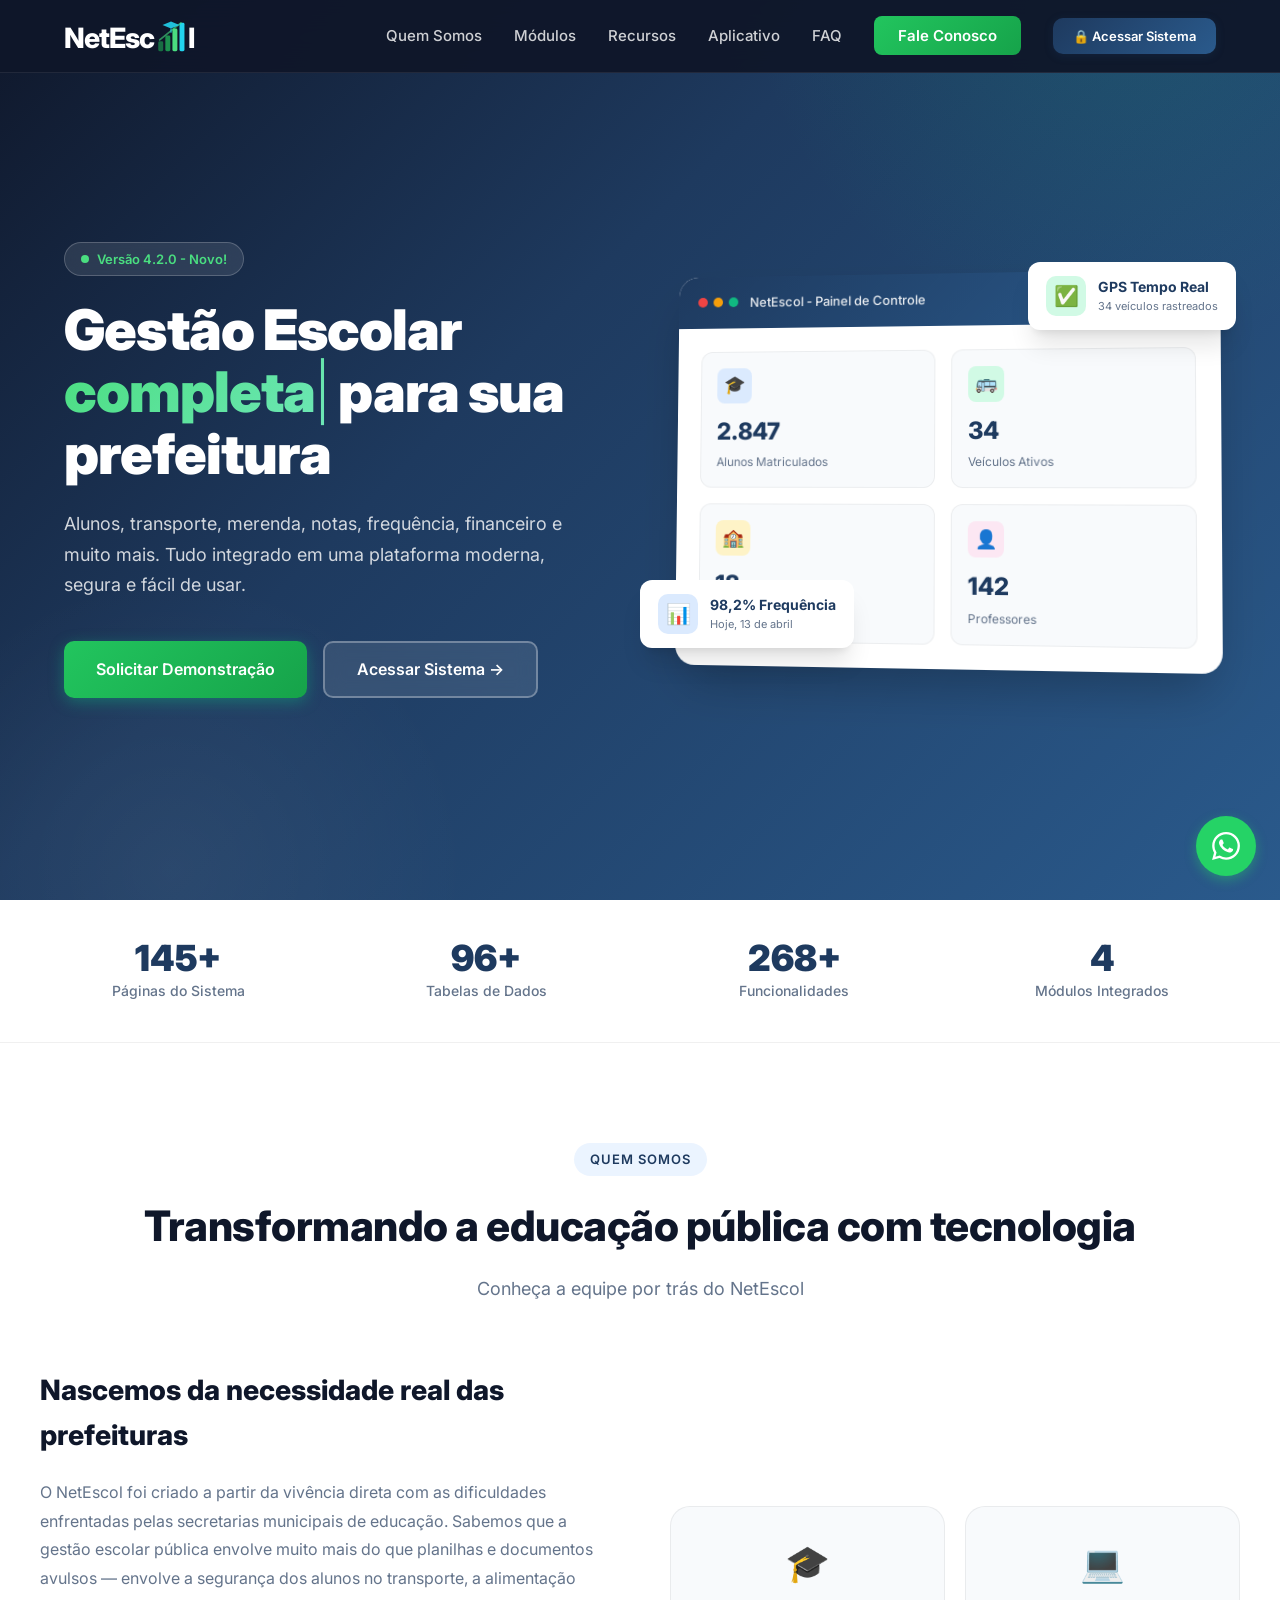
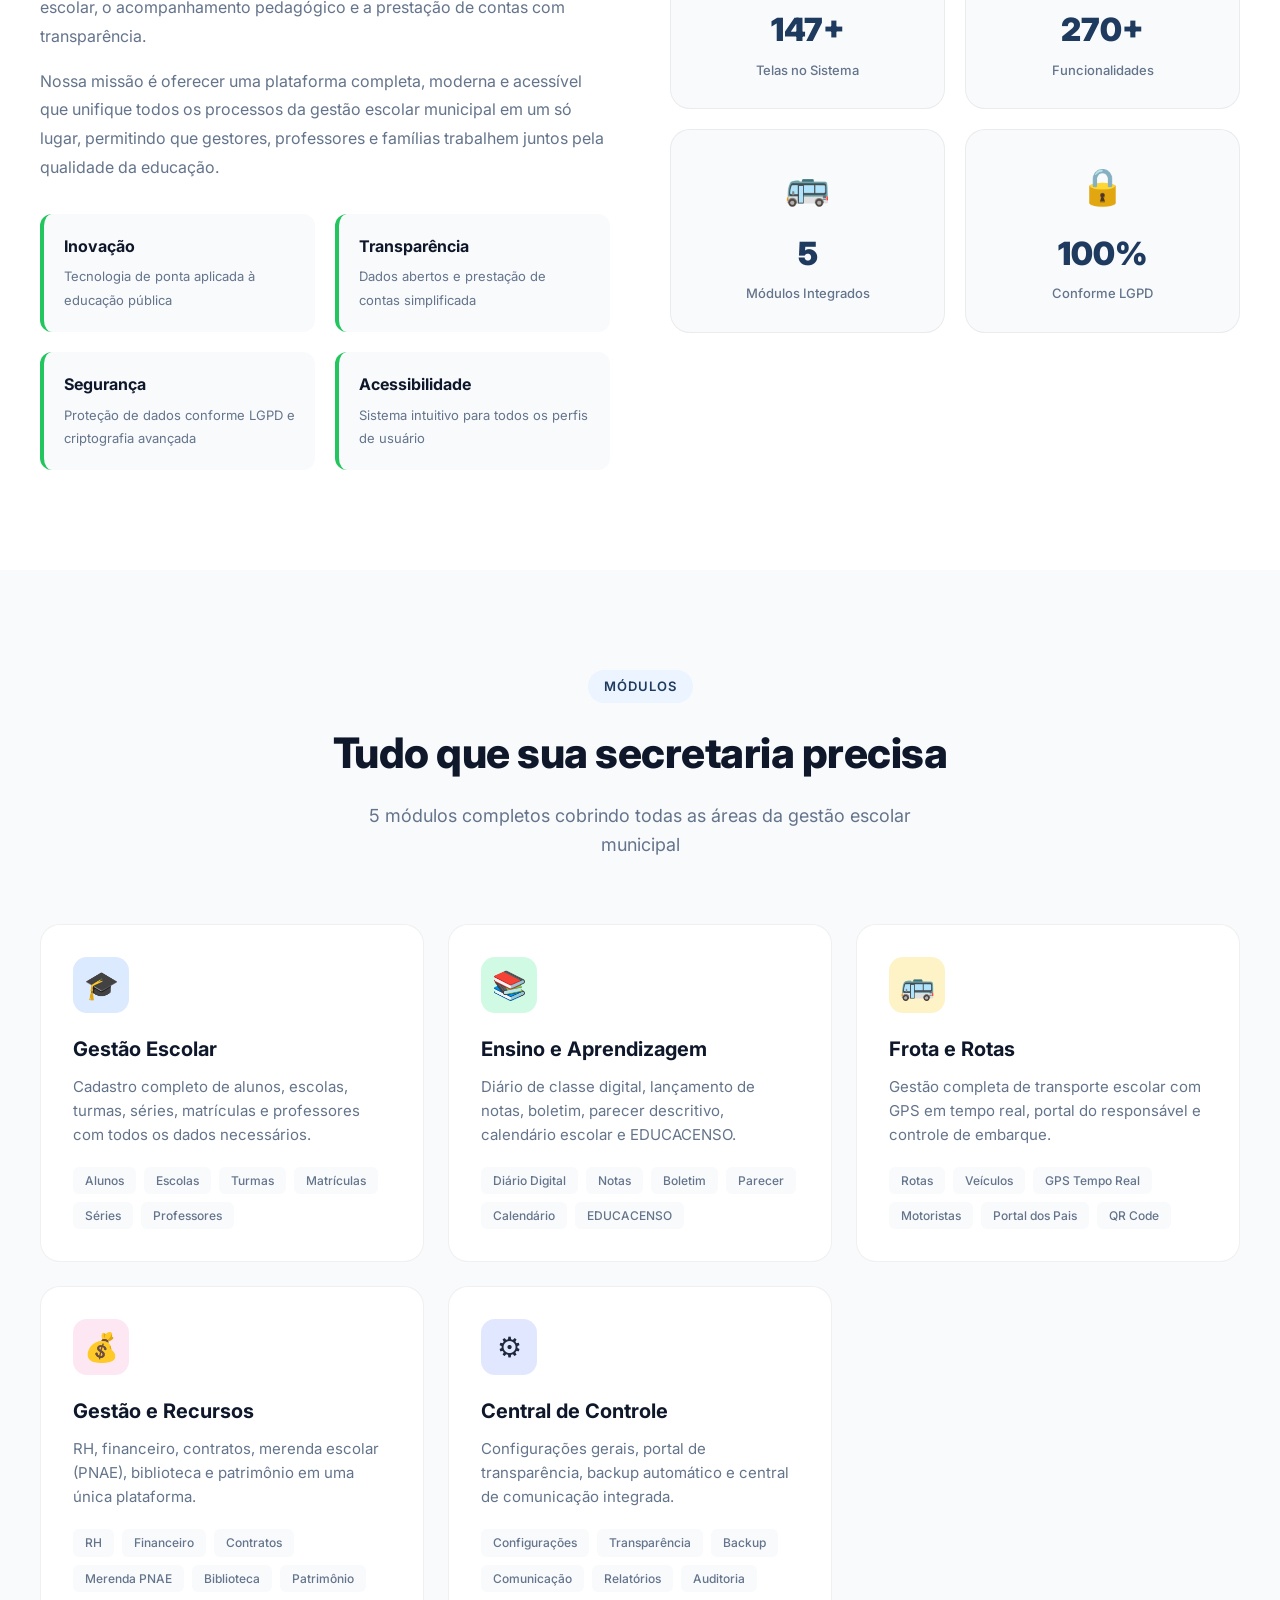
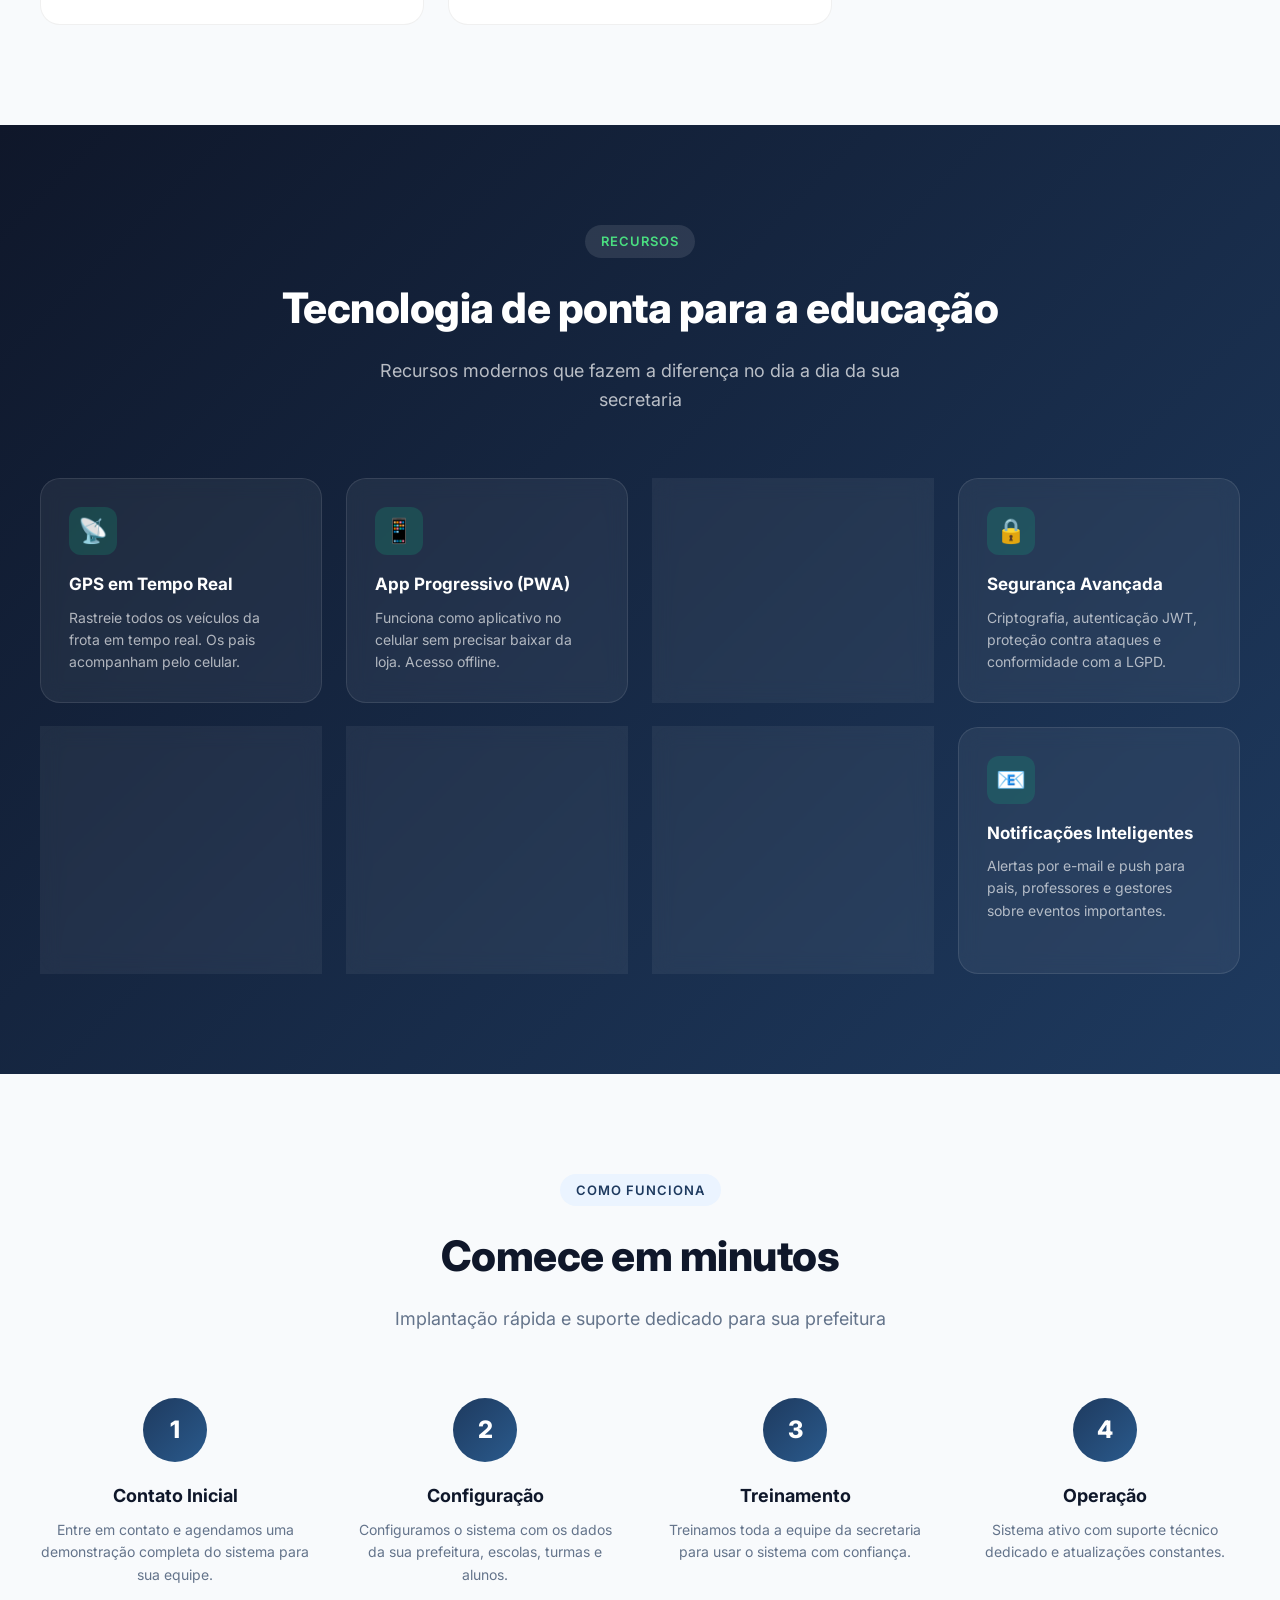
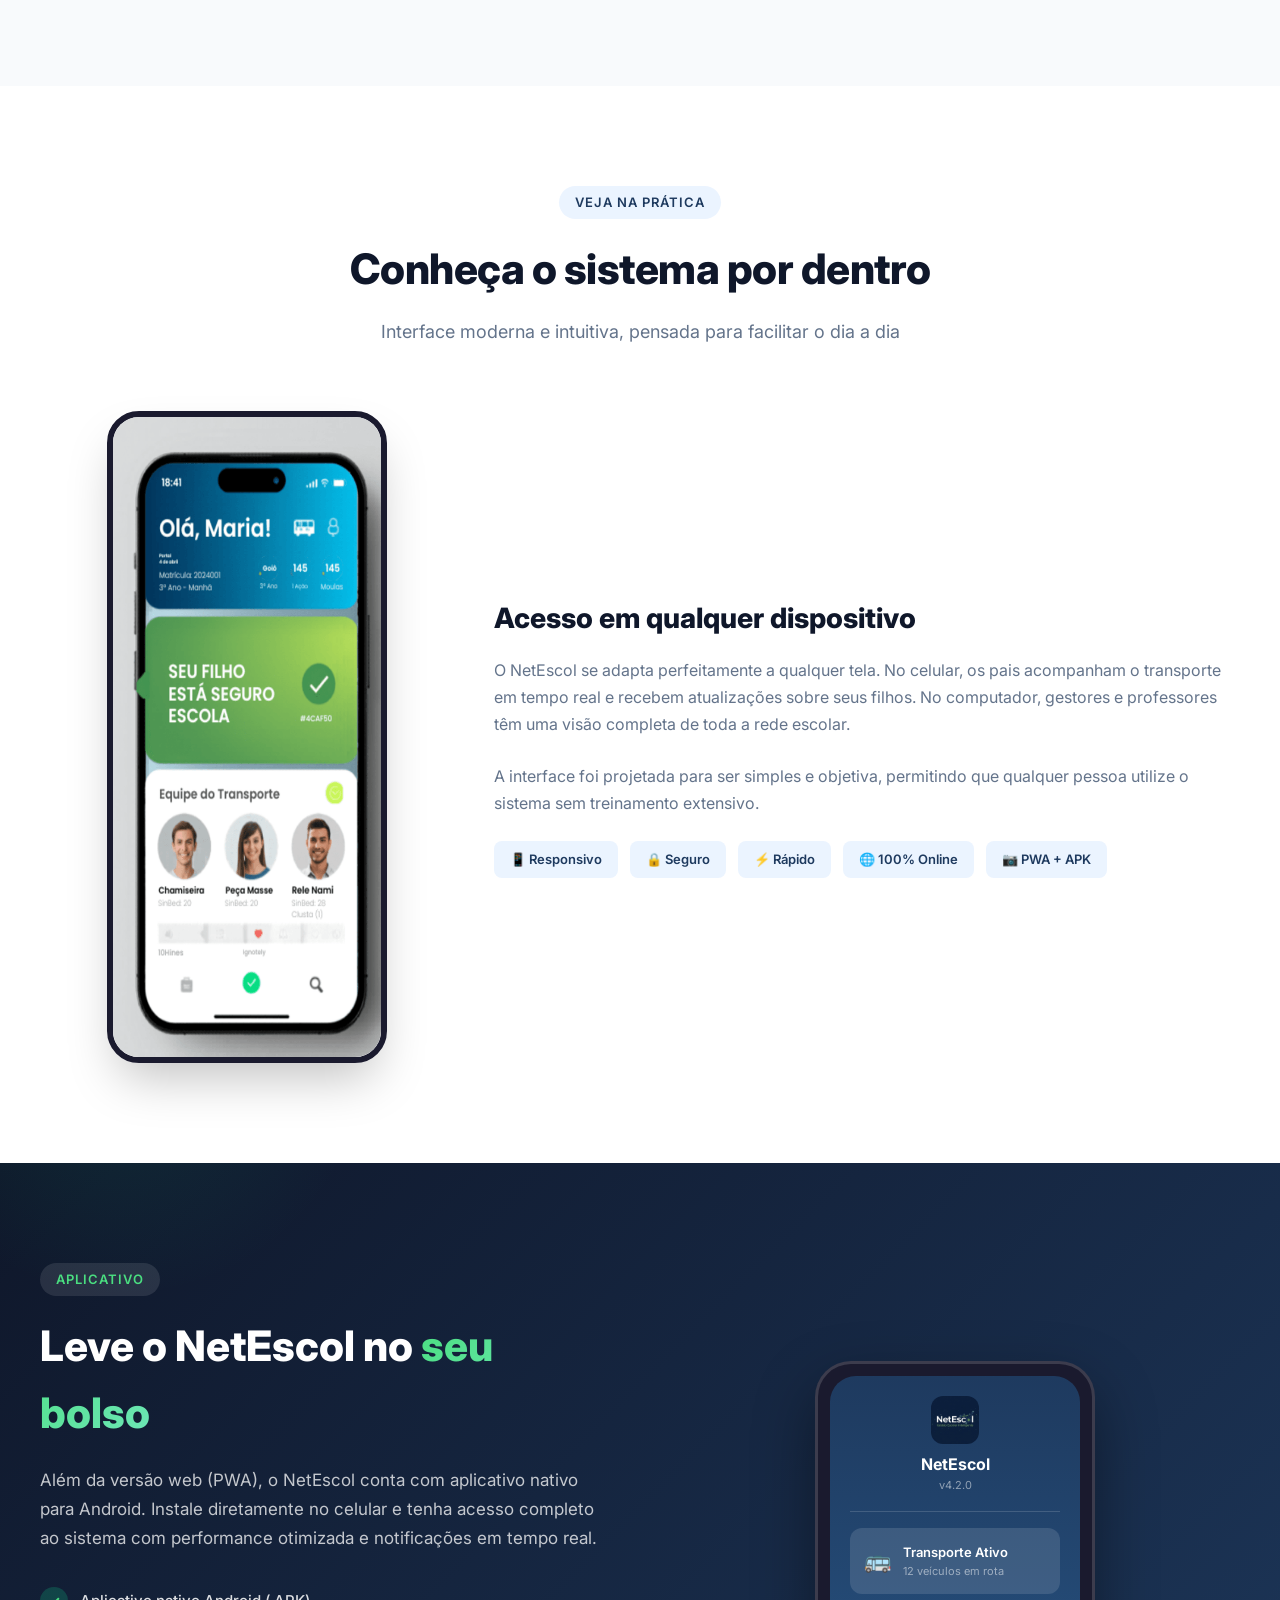
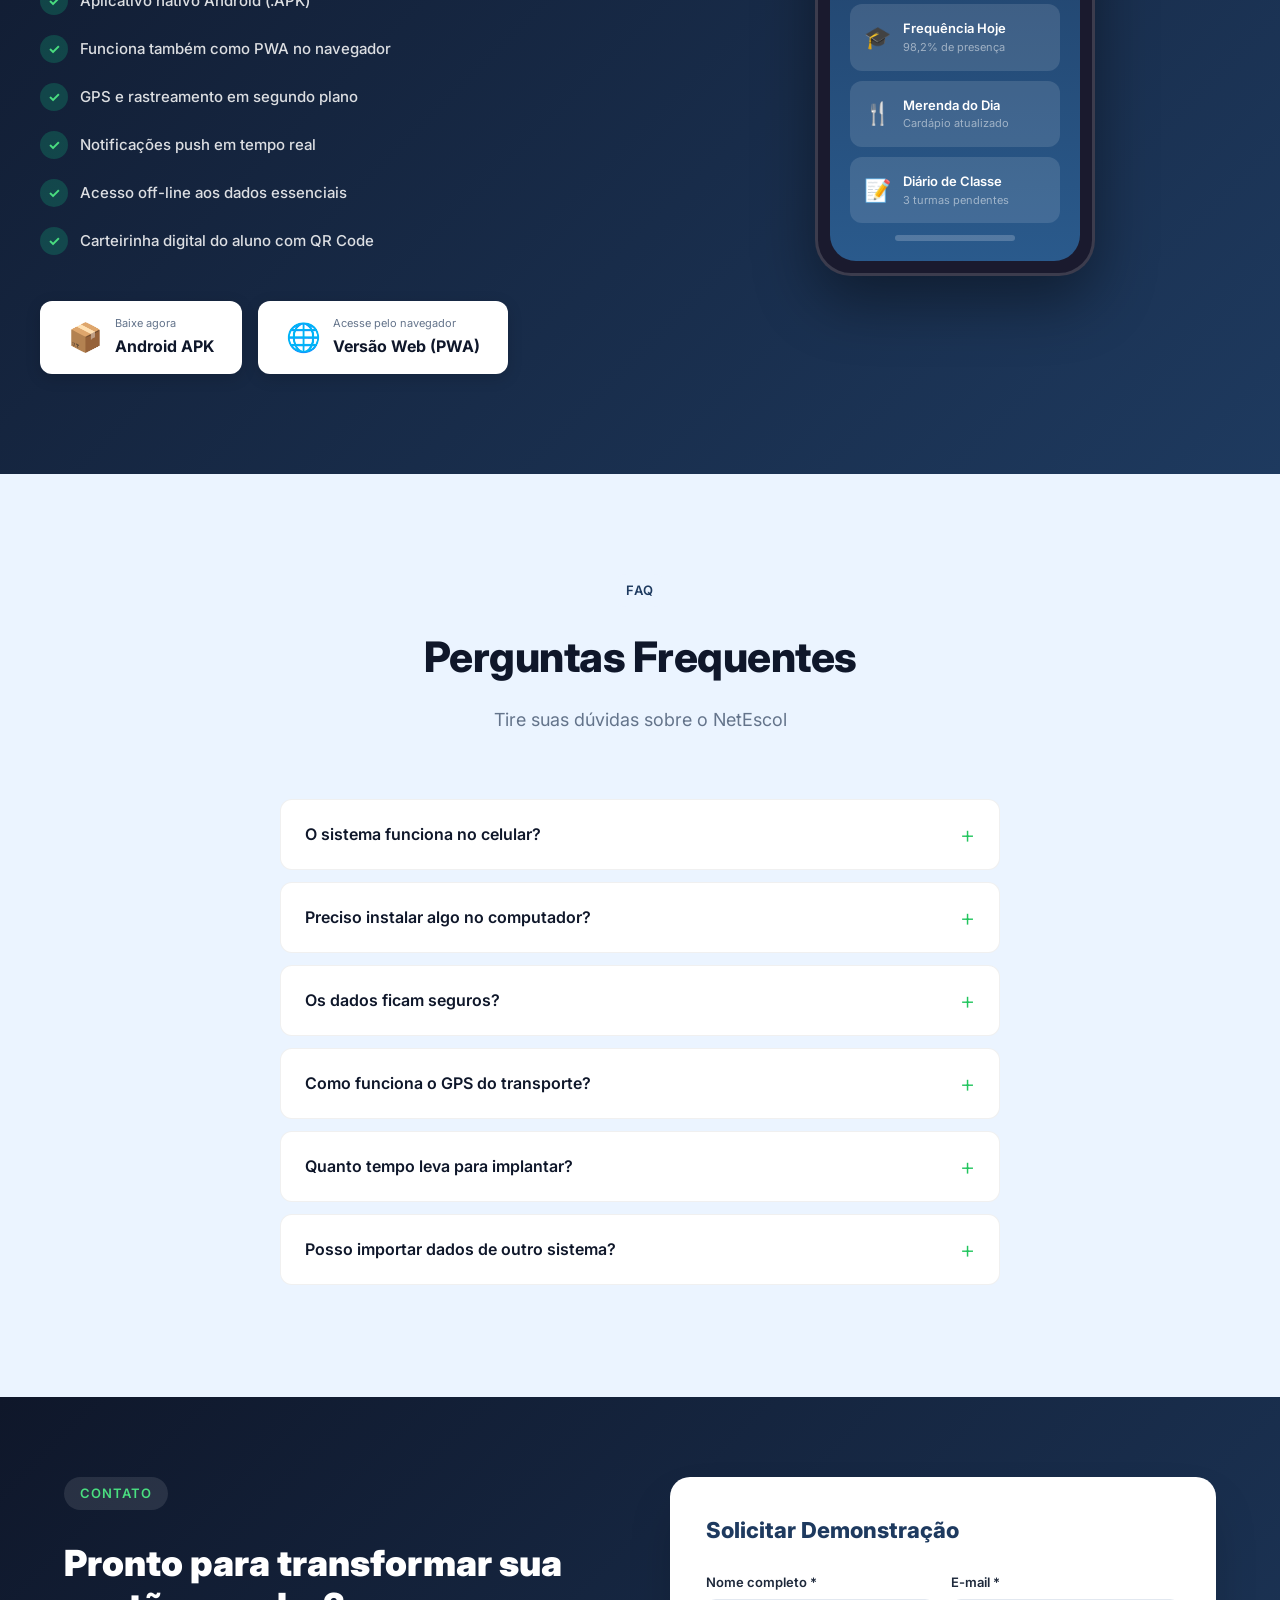
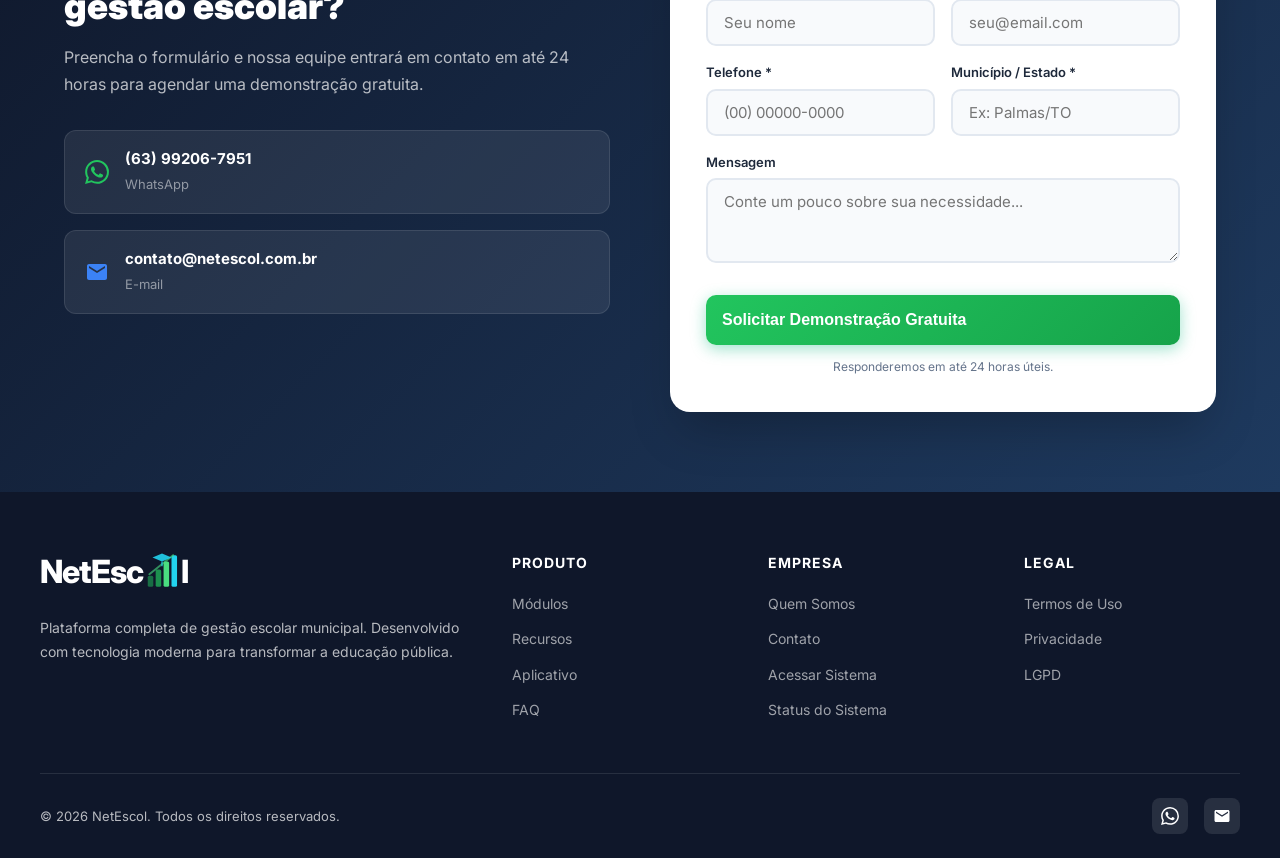
==== commit 9c67065f: "feat(html): semântica + width/height + lazy + OG/Twitter completos - Envolve conteúdo principal em <" ====
--- a/index.html
+++ b/index.html
@@ -18,17 +18,22 @@
   <meta name="keywords" content="gestão escolar, transporte escolar, sistema educacional, prefeitura, escola municipal">
   <meta name="theme-color" content="#1e3a5f">
   <link rel="icon" type="image/png" href="assets/images/logo-sistema.png">
+  <meta property="og:site_name" content="NetEscol">
   <meta property="og:title" content="NetEscol - Sistema de Gestão Escolar Municipal">
   <meta property="og:description" content="Plataforma completa de gestão escolar municipal. Alunos, transporte, merenda, notas, frequência e muito mais.">
   <meta property="og:image" content="https://www.netescol.com.br/assets/images/og-image.png">
   <meta property="og:image:width" content="1200">
   <meta property="og:image:height" content="630">
   <meta property="og:image:type" content="image/png">
+  <meta property="og:image:alt" content="NetEscol - Sistema de Gestão Escolar Municipal">
   <meta property="og:url" content="https://www.netescol.com.br">
   <meta property="og:type" content="website">
   <meta property="og:locale" content="pt_BR">
   <meta name="twitter:card" content="summary_large_image">
+  <meta name="twitter:title" content="NetEscol - Sistema de Gestão Escolar Municipal">
+  <meta name="twitter:description" content="Plataforma completa de gestão escolar municipal. Alunos, transporte, merenda, notas, frequência e muito mais.">
   <meta name="twitter:image" content="https://www.netescol.com.br/assets/images/og-image.png">
+  <meta name="twitter:image:alt" content="NetEscol - Sistema de Gestão Escolar Municipal">
   <link rel="preconnect" href="https://fonts.googleapis.com">
   <link rel="preconnect" href="https://fonts.gstatic.com" crossorigin>
   <link href="https://fonts.googleapis.com/css2?family=Inter:wght@300;400;600;700;800&display=swap" rel="stylesheet">
@@ -102,6 +107,8 @@
     </div>
   </nav>
 
+  <main id="main-content">
+
   <!-- HERO -->
   <section class="hero">
     <div class="hero-container">
@@ -432,7 +439,7 @@
       <div class="screenshots-grid">
         <div class="fade-up" style="text-align:center;">
           <div class="screenshot-phone">
-            <img src="assets/images/app-screenshot.png" alt="NetEscol - Portal do Responsável no celular">
+            <img src="assets/images/app-screenshot.png" alt="NetEscol - Portal do Responsável no celular" width="320" height="640" loading="lazy" decoding="async">
           </div>
         </div>
         <div class="fade-up">
@@ -501,7 +508,7 @@
           <div class="app-phone">
             <div class="app-phone-screen">
               <div class="app-phone-header">
-                <div class="app-phone-logo"><img src="assets/images/logo-sistema.png" alt="NetEscol"></div>
+                <div class="app-phone-logo"><img src="assets/images/logo-sistema.png" alt="NetEscol" width="48" height="48" loading="lazy" decoding="async"></div>
                 <div class="app-phone-name">NetEscol</div>
                 <div class="app-phone-version">v4.2.0</div>
               </div>
@@ -659,6 +666,8 @@
     </div>
   </section>
 
+  </main>
+
   <!-- FOOTER -->
   <footer class="footer">
     <div class="footer-container">
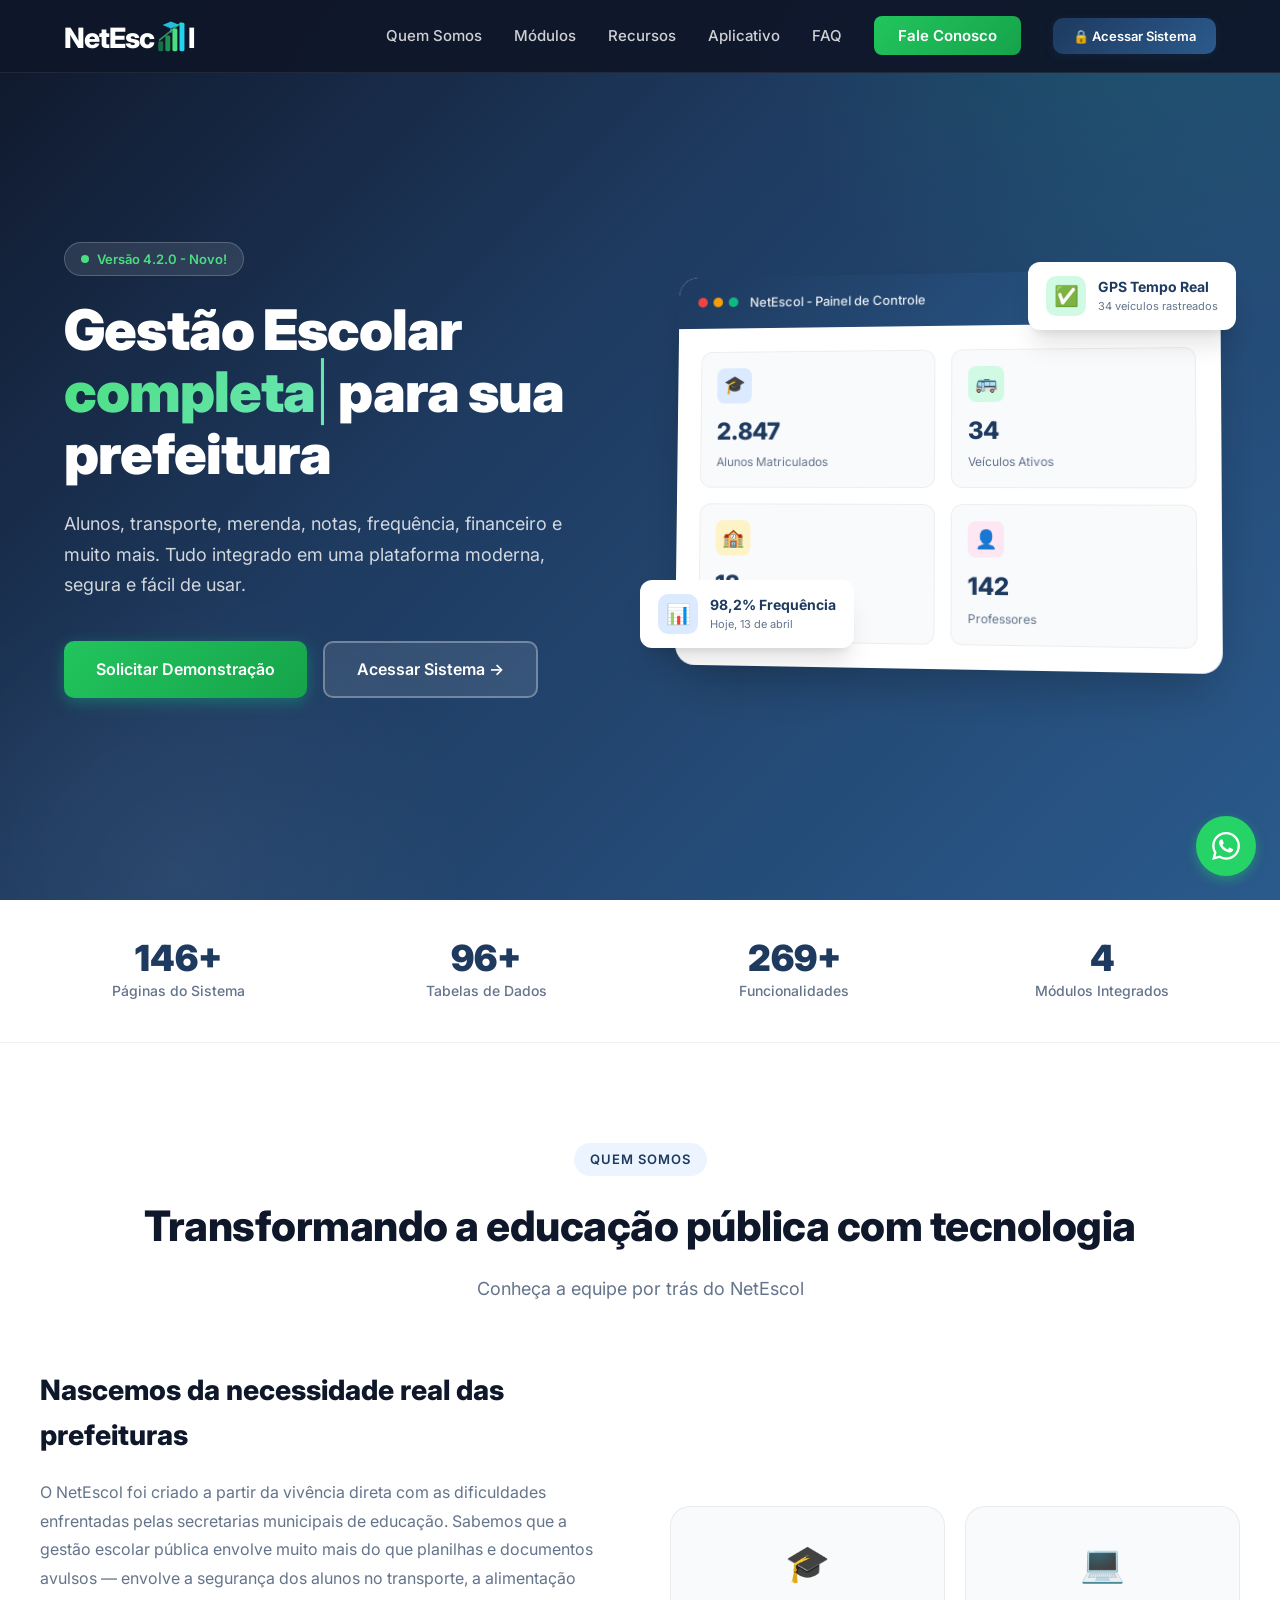
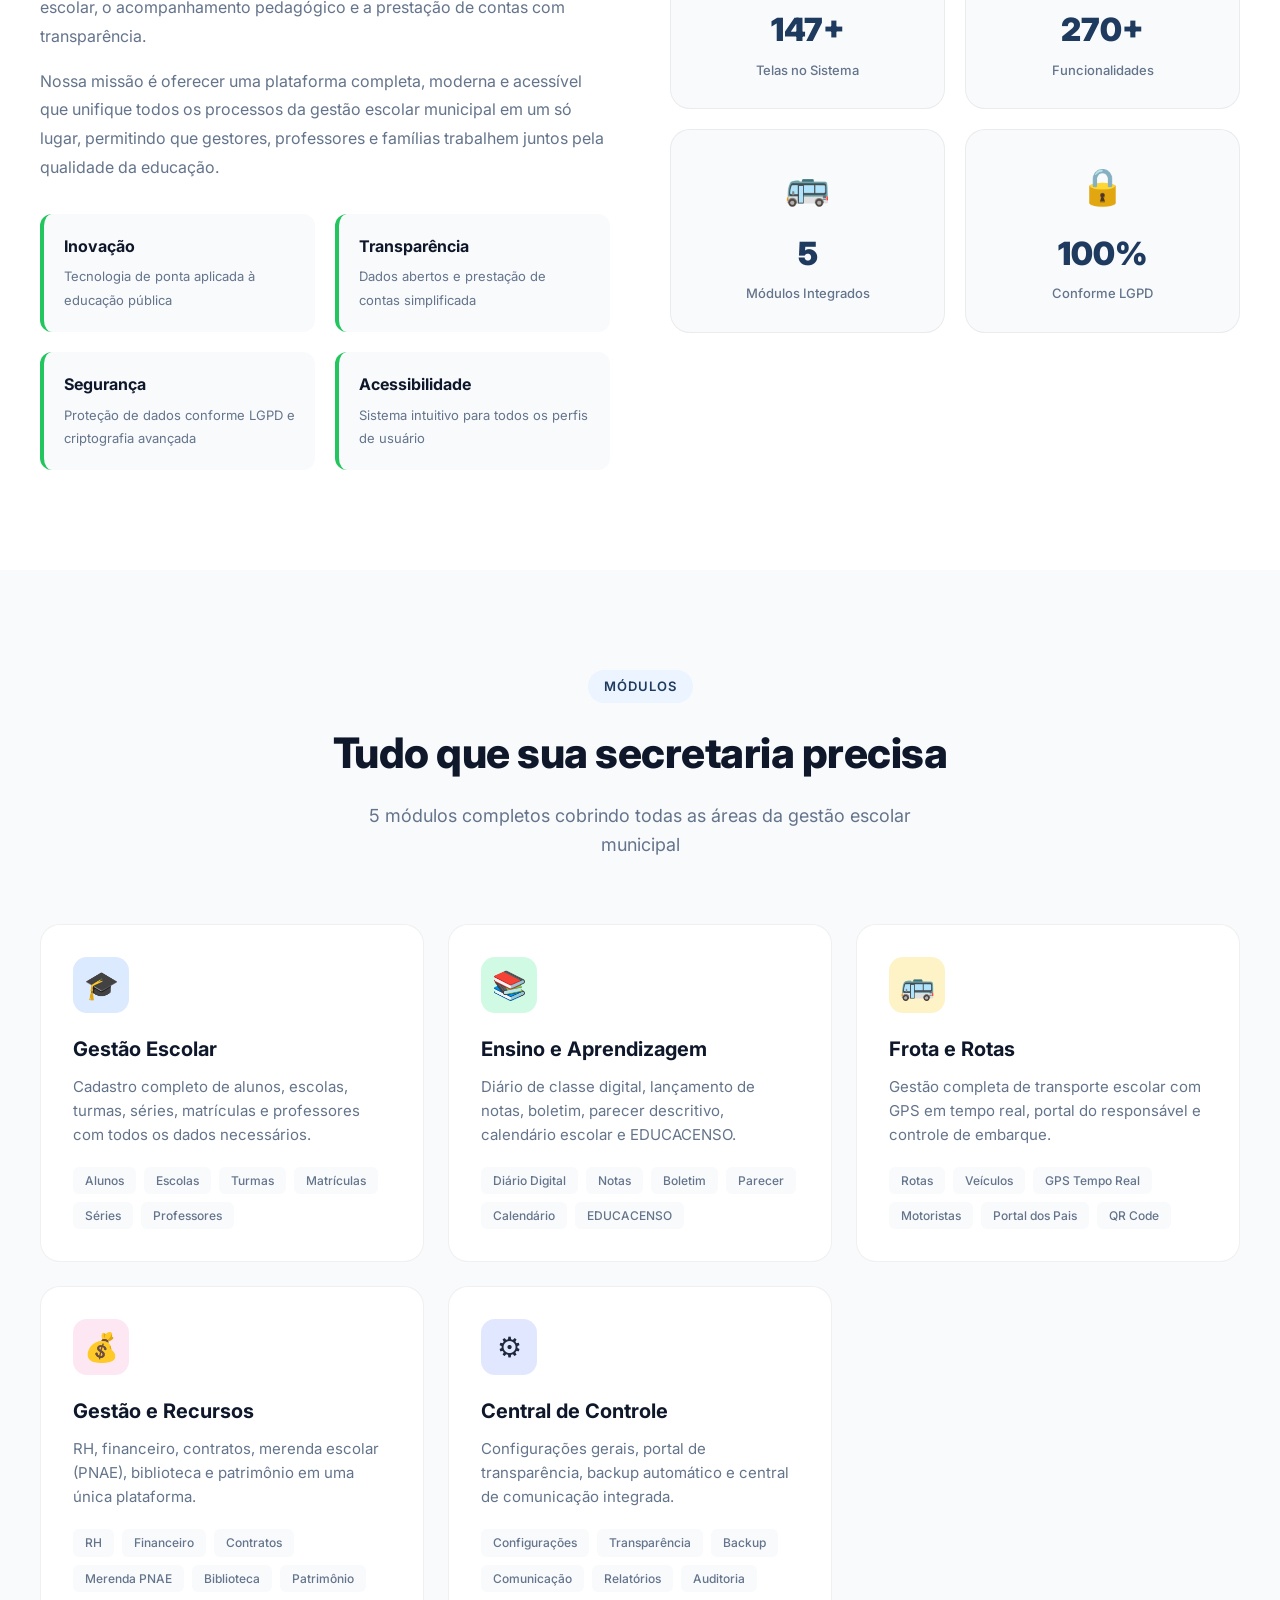
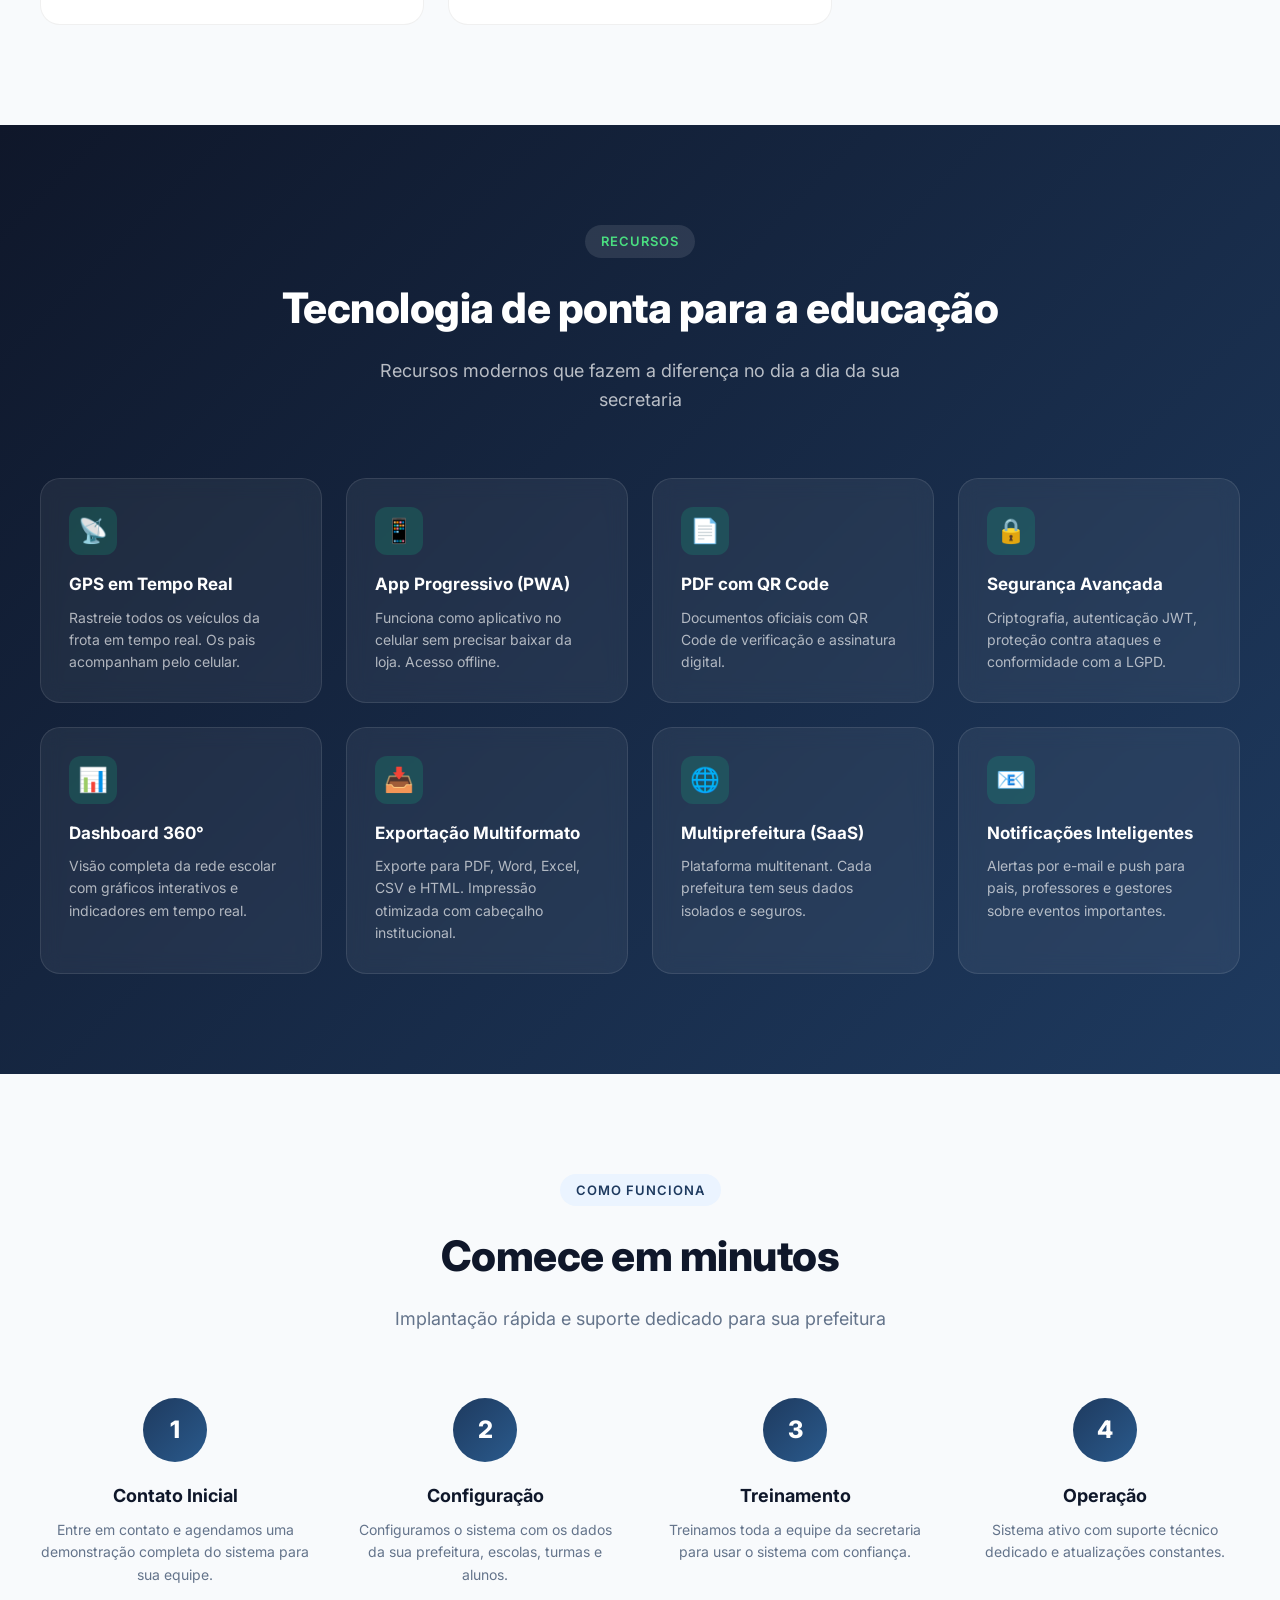
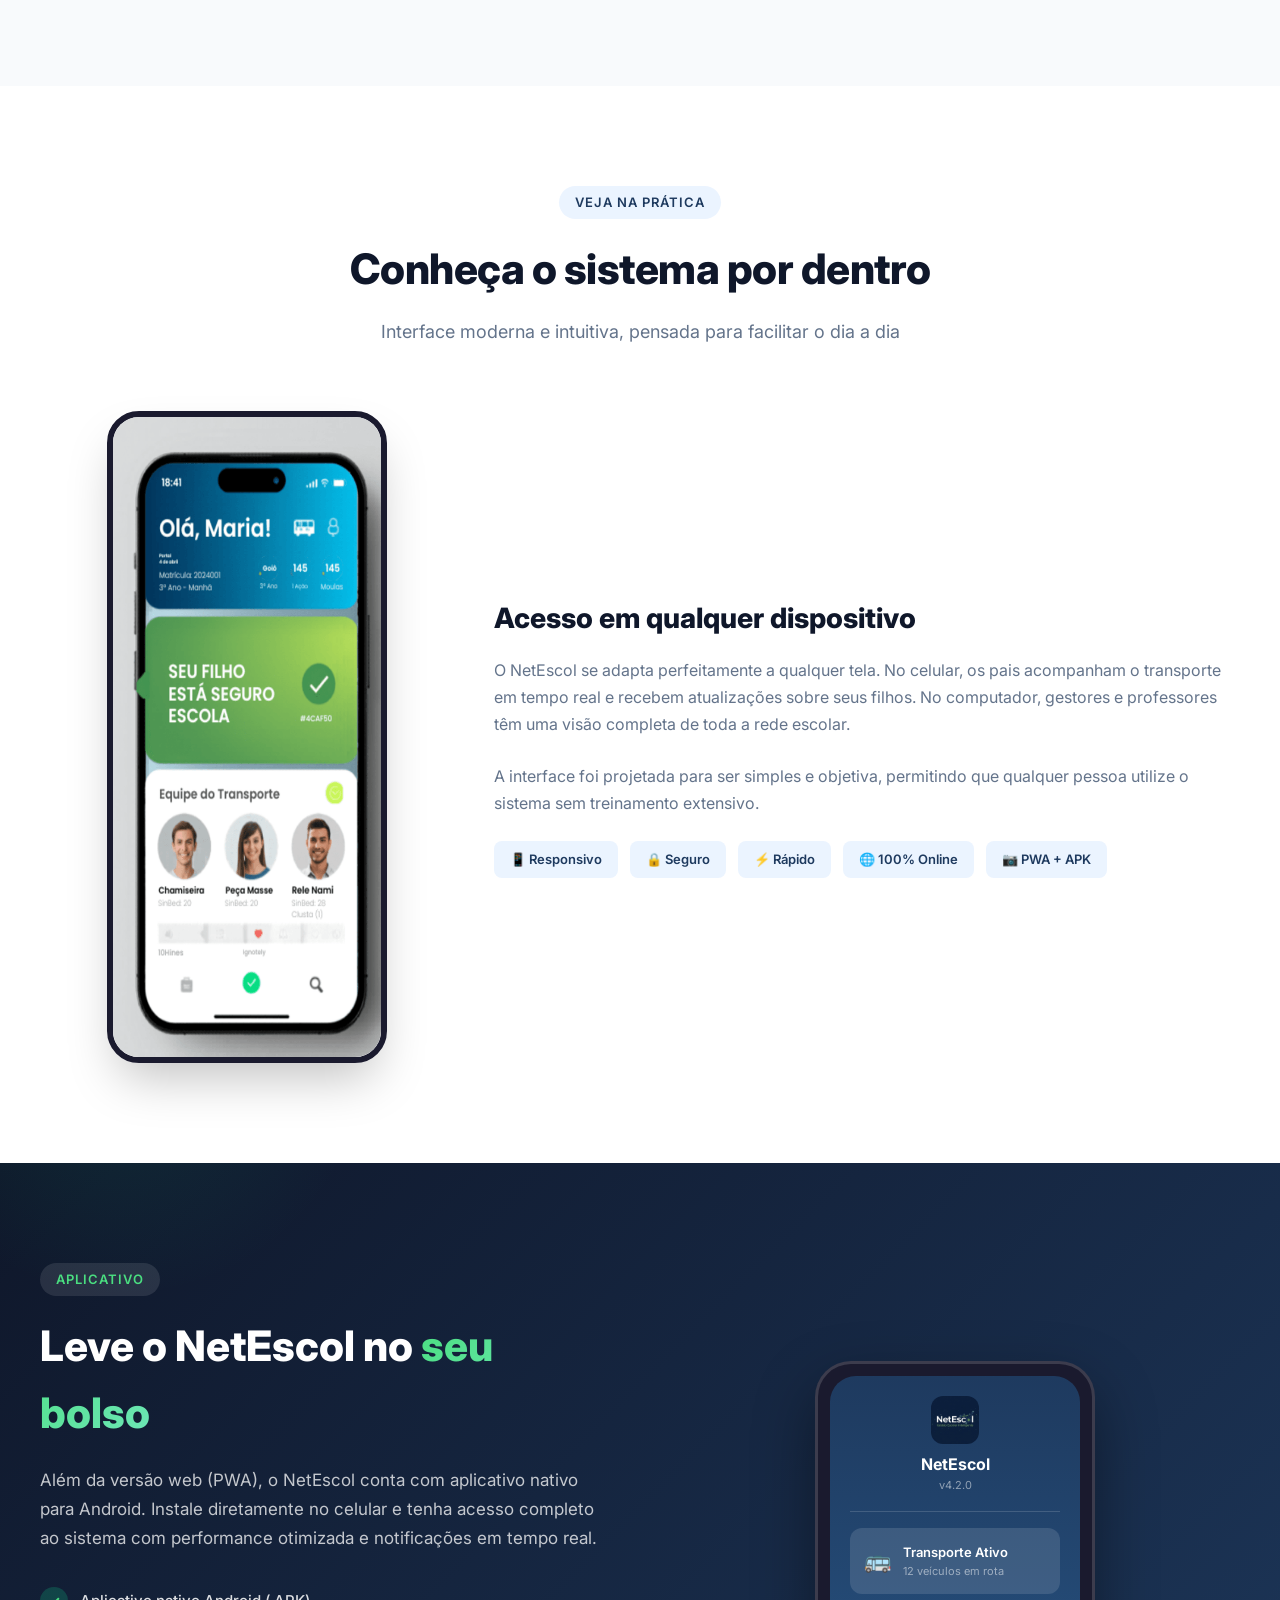
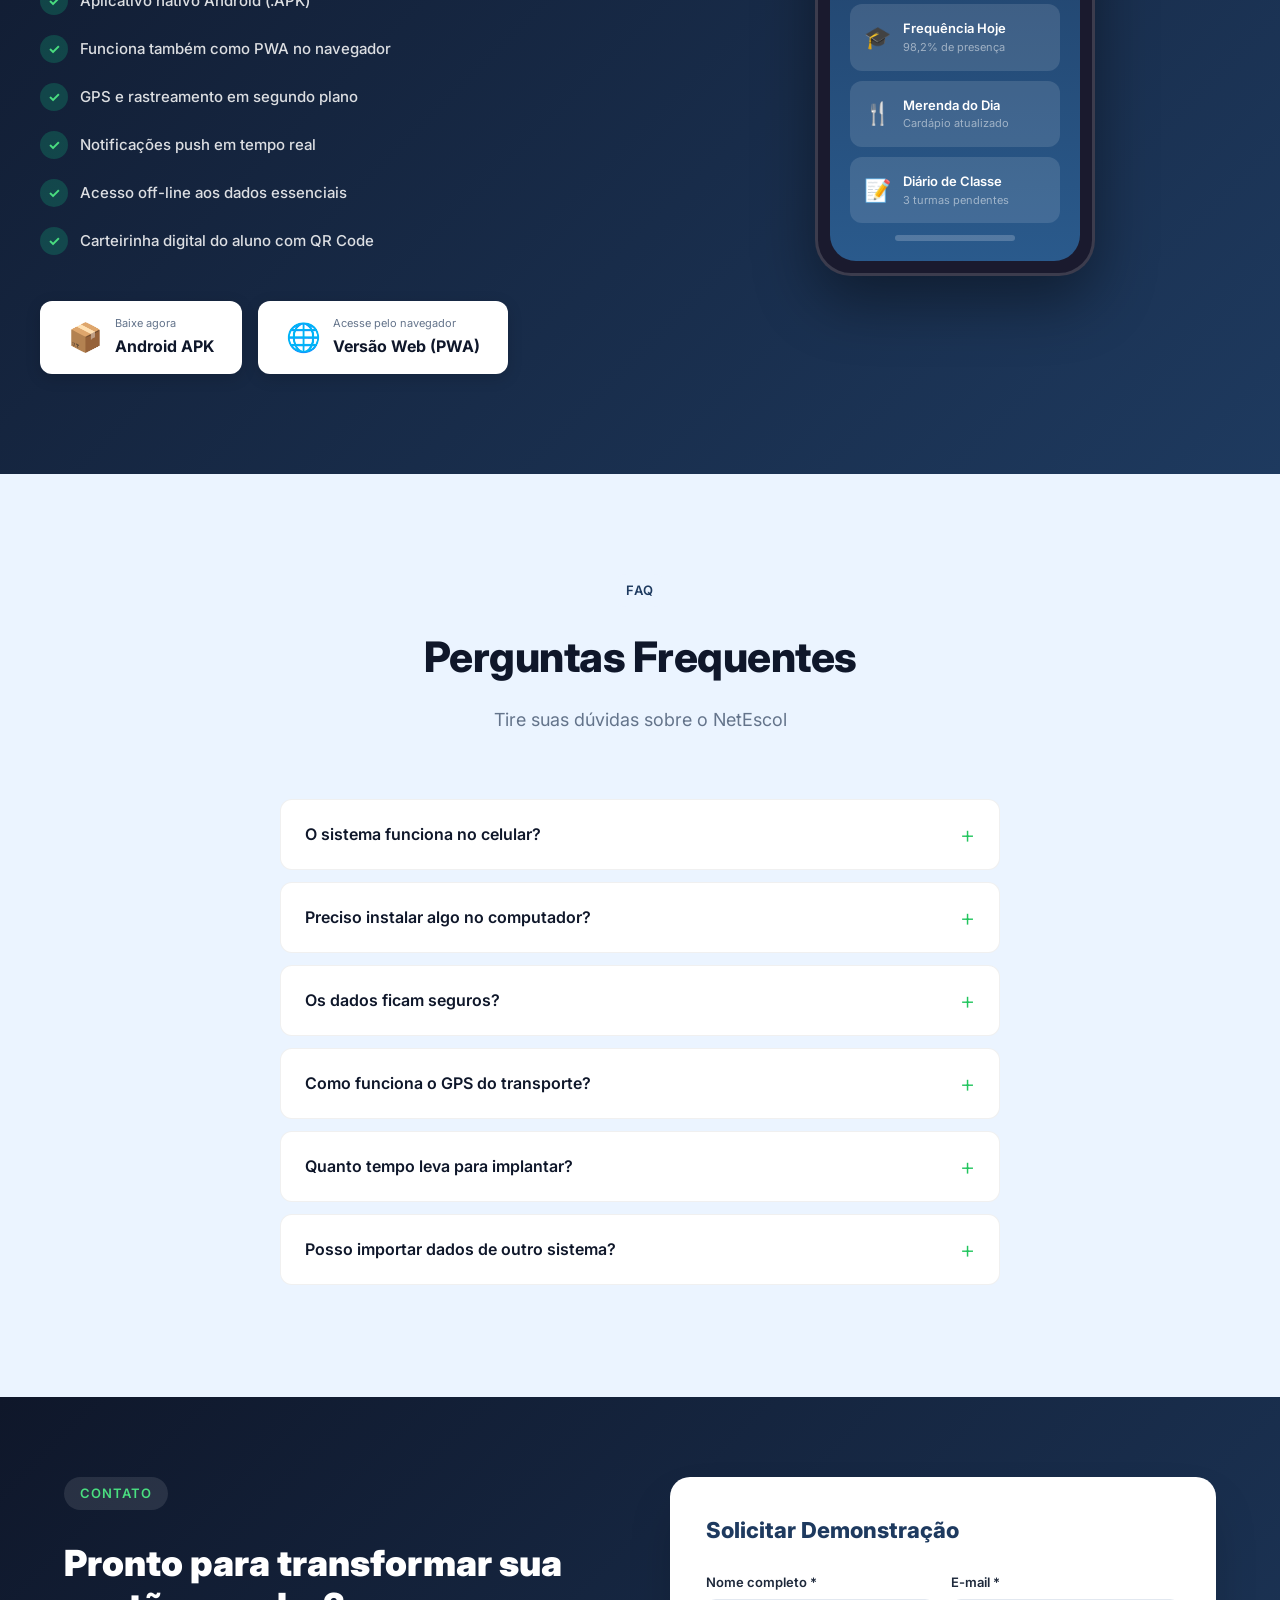
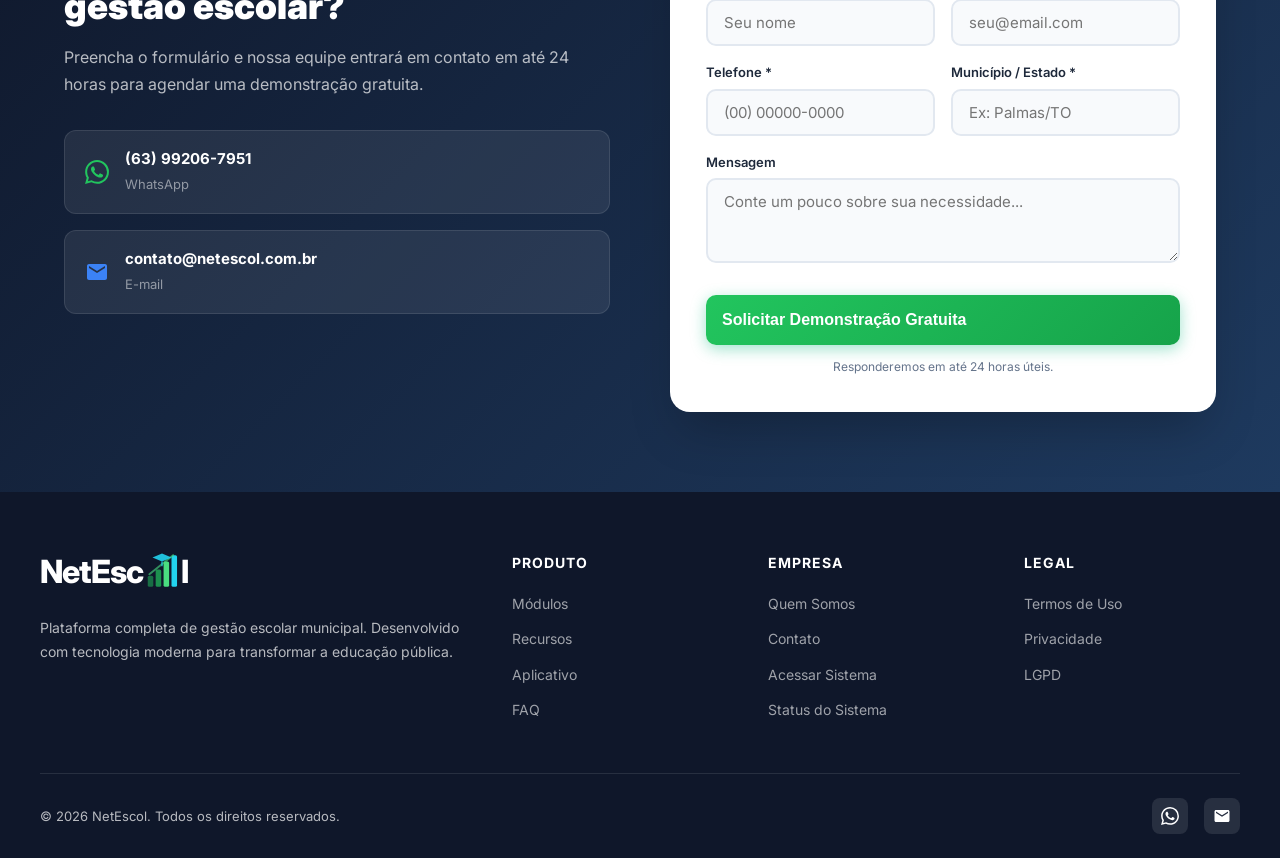
==== commit 79518303: "feat(seo): JSON-LD expandido + meta description padronizada - index.html: JSON-LD reorganizado em @g" ====
--- a/index.html
+++ b/index.html
@@ -42,36 +42,59 @@
   <script type="application/ld+json">
   {
     "@context": "https://schema.org",
-    "@type": "SoftwareApplication",
-    "name": "NetEscol",
-    "applicationCategory": "BusinessApplication",
-    "operatingSystem": "Web, Android",
-    "description": "Sistema completo de gestão escolar municipal. Alunos, transporte, merenda, notas, frequência e muito mais.",
-    "url": "https://www.netescol.com.br",
-    "offers": {
-      "@type": "Offer",
-      "price": "0",
-      "priceCurrency": "BRL",
-      "description": "Demonstração gratuita"
-    },
-    "provider": {
-      "@type": "Organization",
-      "name": "NetEscol",
-      "url": "https://www.netescol.com.br",
-      "contactPoint": {
-        "@type": "ContactPoint",
-        "telephone": "+55-63-99206-7951",
-        "contactType": "sales",
-        "availableLanguage": "Portuguese"
+    "@graph": [
+      {
+        "@type": "Organization",
+        "@id": "https://www.netescol.com.br/#organization",
+        "name": "NetEscol",
+        "url": "https://www.netescol.com.br",
+        "logo": "https://www.netescol.com.br/assets/images/logo-sistema.png",
+        "sameAs": [],
+        "contactPoint": {
+          "@type": "ContactPoint",
+          "telephone": "+55-63-99206-7951",
+          "contactType": "sales",
+          "email": "contato@netescol.com.br",
+          "availableLanguage": "Portuguese",
+          "areaServed": "BR"
+        },
+        "address": {
+          "@type": "PostalAddress",
+          "addressLocality": "Palmas",
+          "addressRegion": "TO",
+          "addressCountry": "BR"
+        }
       },
-      "address": {
-        "@type": "PostalAddress",
-        "addressLocality": "Palmas",
-        "addressRegion": "TO",
-        "addressCountry": "BR"
+      {
+        "@type": "SoftwareApplication",
+        "@id": "https://www.netescol.com.br/#software",
+        "name": "NetEscol",
+        "applicationCategory": "BusinessApplication",
+        "operatingSystem": "Web, Android",
+        "description": "Sistema completo de gestão escolar municipal. Alunos, transporte, merenda, notas, frequência e muito mais.",
+        "url": "https://www.netescol.com.br",
+        "image": "https://www.netescol.com.br/assets/images/og-image.png",
+        "offers": {
+          "@type": "Offer",
+          "price": "0",
+          "priceCurrency": "BRL",
+          "description": "Demonstração gratuita"
+        },
+        "provider": { "@id": "https://www.netescol.com.br/#organization" },
+        "featureList": ["Gestão de Alunos", "Transporte Escolar com GPS", "Merenda PNAE", "Diário Digital", "Boletim", "Dashboard 360"]
+      },
+      {
+        "@type": "FAQPage",
+        "mainEntity": [
+          { "@type": "Question", "name": "O sistema funciona no celular?", "acceptedAnswer": { "@type": "Answer", "text": "Sim. O NetEscol é um Progressive Web App (PWA), funciona como aplicativo nativo no celular, tablet e computador. Basta acessar pelo navegador e adicionar à tela inicial. Funciona até off-line." } },
+          { "@type": "Question", "name": "Preciso instalar algo no computador?", "acceptedAnswer": { "@type": "Answer", "text": "Não. O NetEscol é 100% na nuvem. Você acessa pelo navegador de qualquer computador ou celular. Não precisa instalar programa, e as atualizações são automáticas." } },
+          { "@type": "Question", "name": "Os dados ficam seguros?", "acceptedAnswer": { "@type": "Answer", "text": "Sim. Usamos criptografia de ponta a ponta, autenticação JWT segura, proteção contra SQL Injection, XSS e outros ataques. Compatível com a LGPD e cada prefeitura tem seus dados completamente isolados (multitenant)." } },
+          { "@type": "Question", "name": "Como funciona o GPS do transporte?", "acceptedAnswer": { "@type": "Answer", "text": "O motorista ativa o GPS no celular e o sistema rastreia a posição em tempo real via Socket.IO. Os pais acompanham pelo Portal do Responsável e recebem notificações quando o ônibus está próximo. O embarque é registrado por QR Code." } },
+          { "@type": "Question", "name": "Quanto tempo leva para implantar?", "acceptedAnswer": { "@type": "Answer", "text": "A implantação completa leva em média de 2 a 4 semanas, dependendo do tamanho da rede escolar. Inclui configuração do sistema, importação de dados, treinamento da equipe e acompanhamento inicial." } },
+          { "@type": "Question", "name": "Posso importar dados de outro sistema?", "acceptedAnswer": { "@type": "Answer", "text": "Sim. Oferecemos importação via planilhas Excel/CSV. Nossa equipe auxilia na migração completa para garantir que nenhum dado seja perdido na transição." } }
+        ]
       }
-    },
-    "featureList": ["Gestão de Alunos", "Transporte Escolar com GPS", "Merenda PNAE", "Diário Digital", "Boletim", "Dashboard 360"]
+    ]
   }
   </script>
 </head>
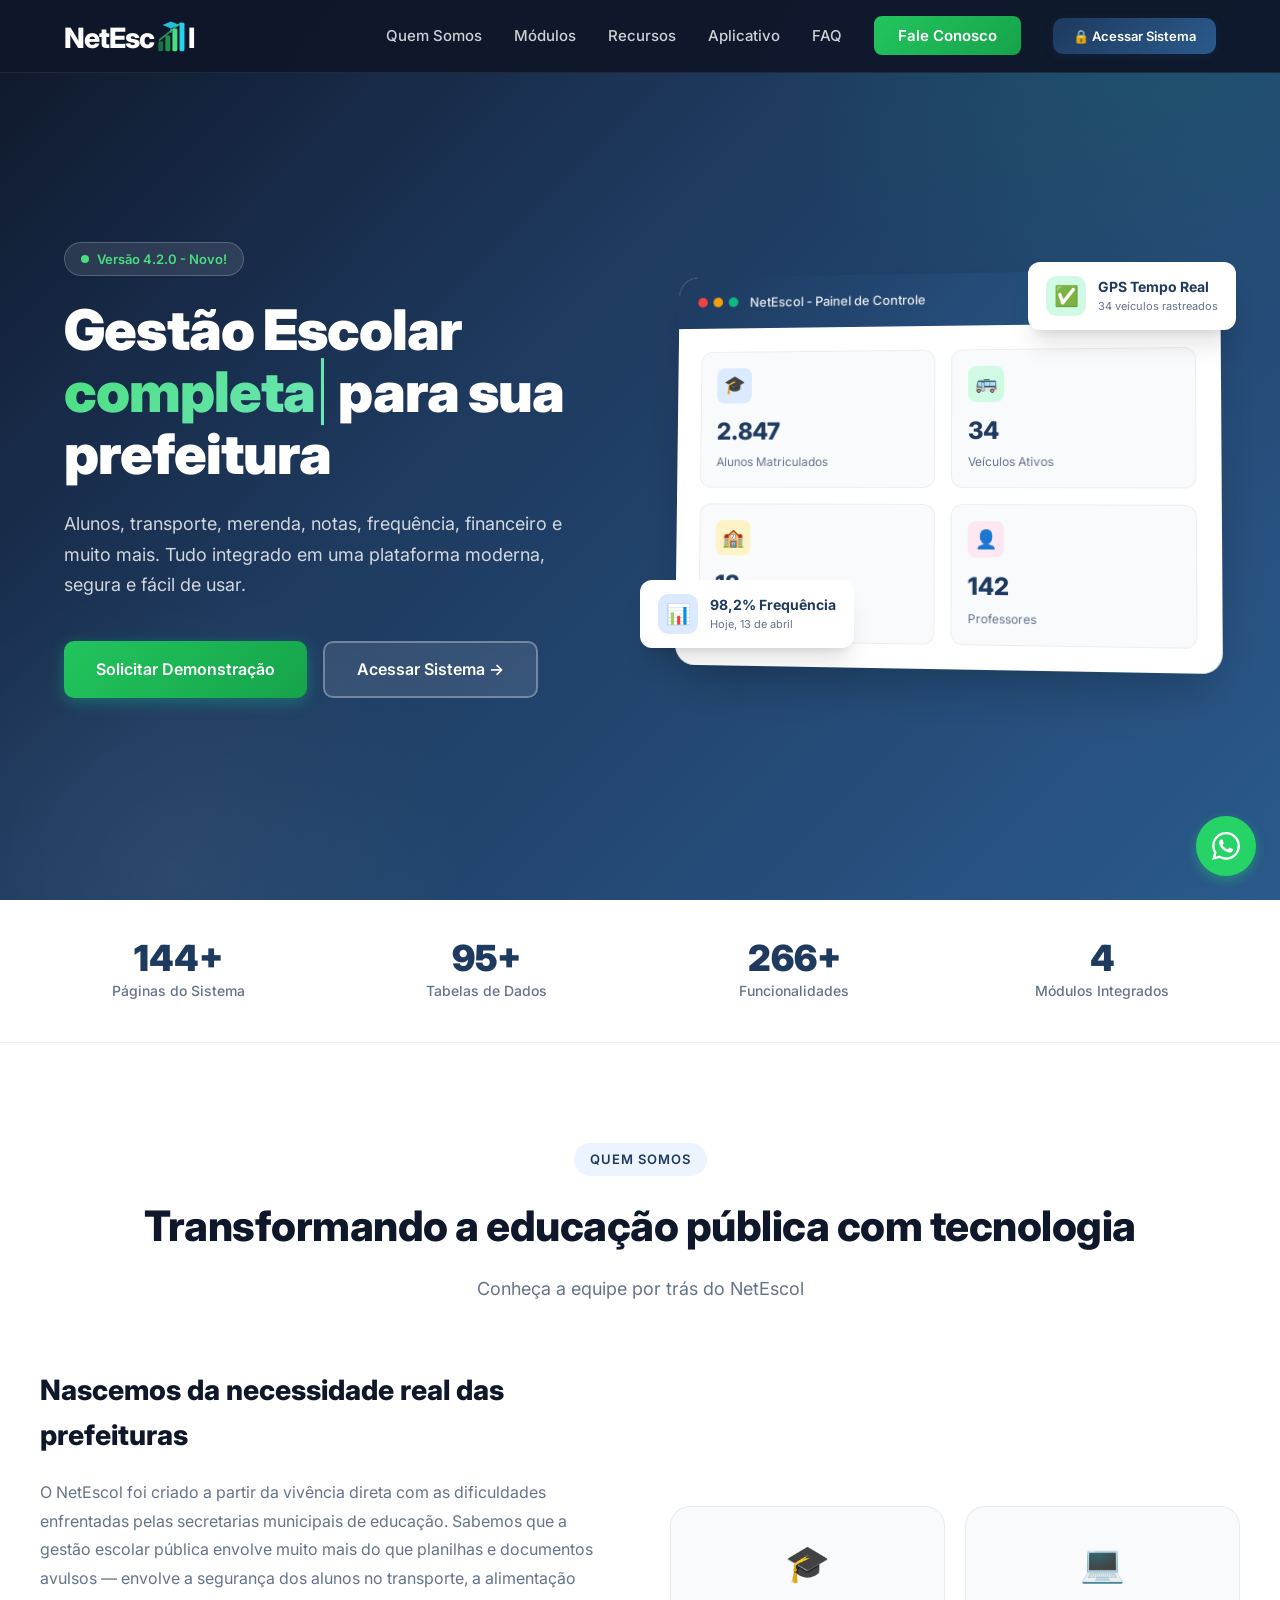
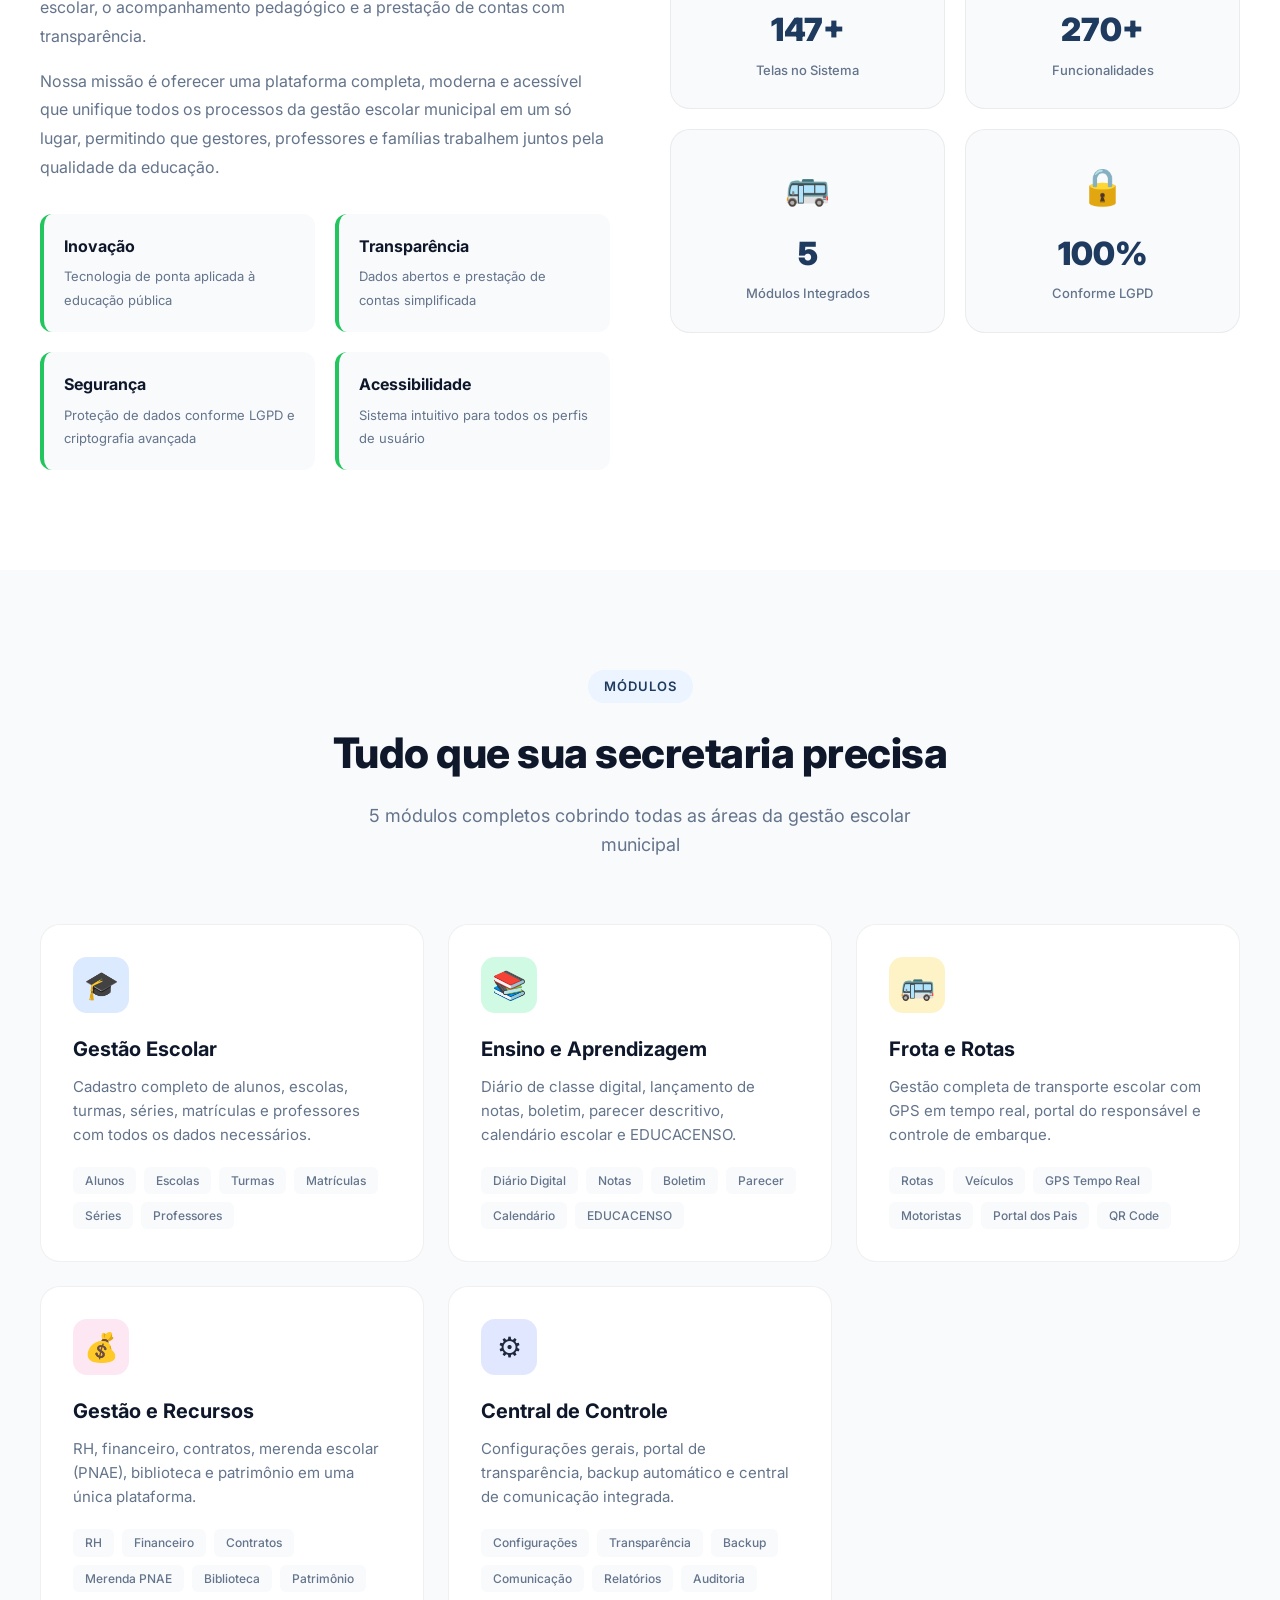
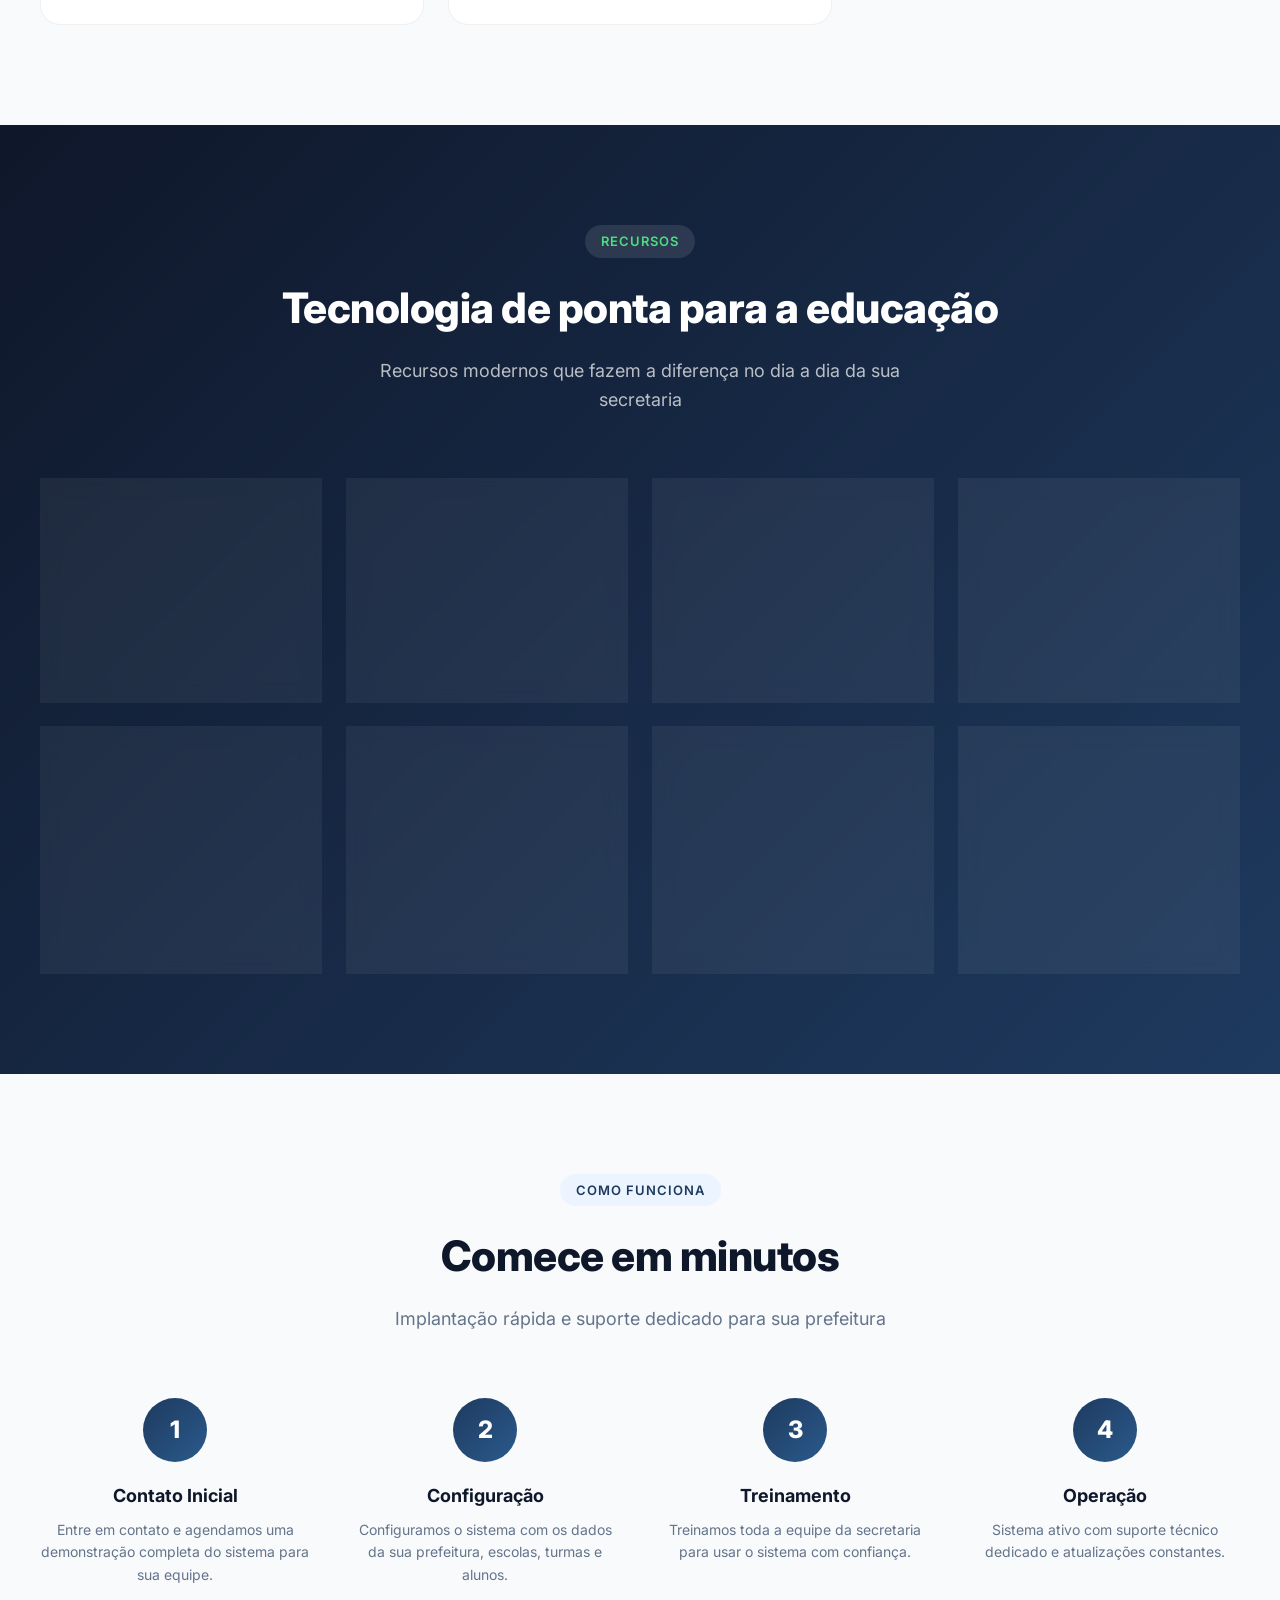
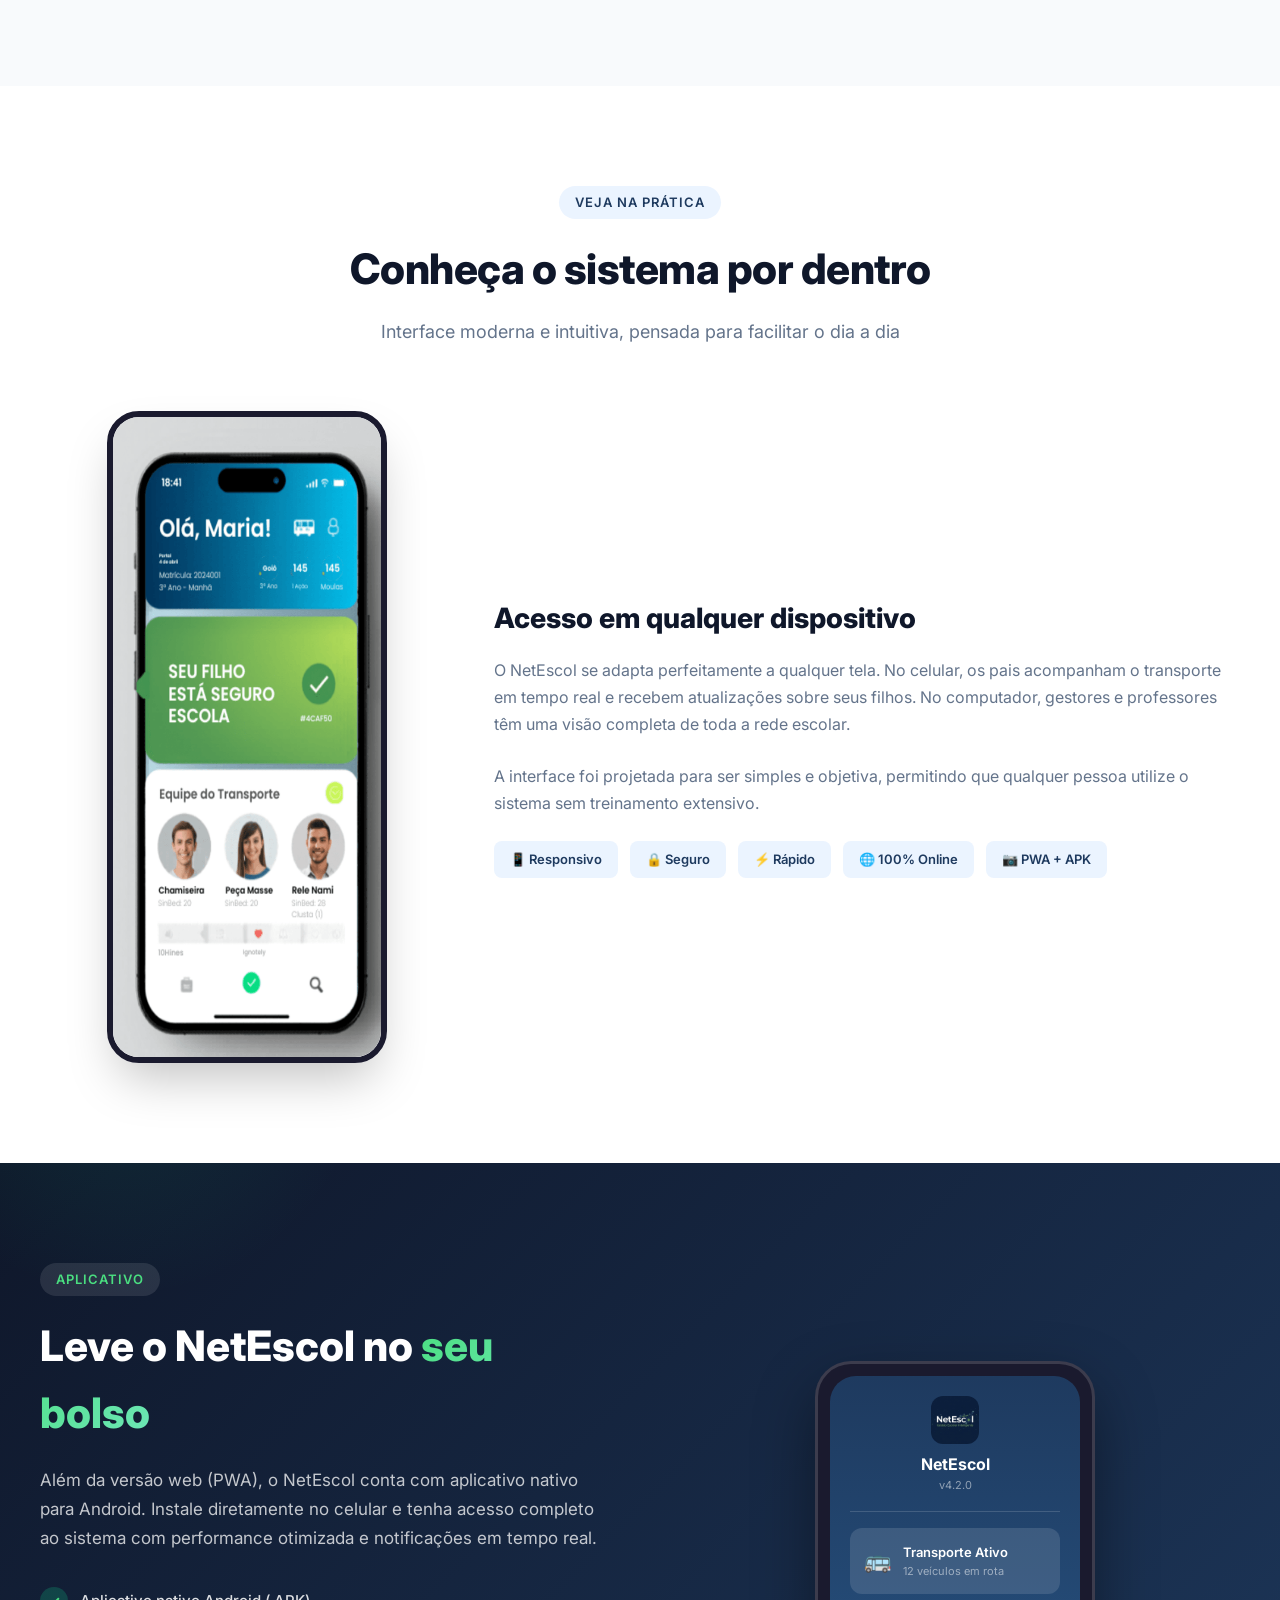
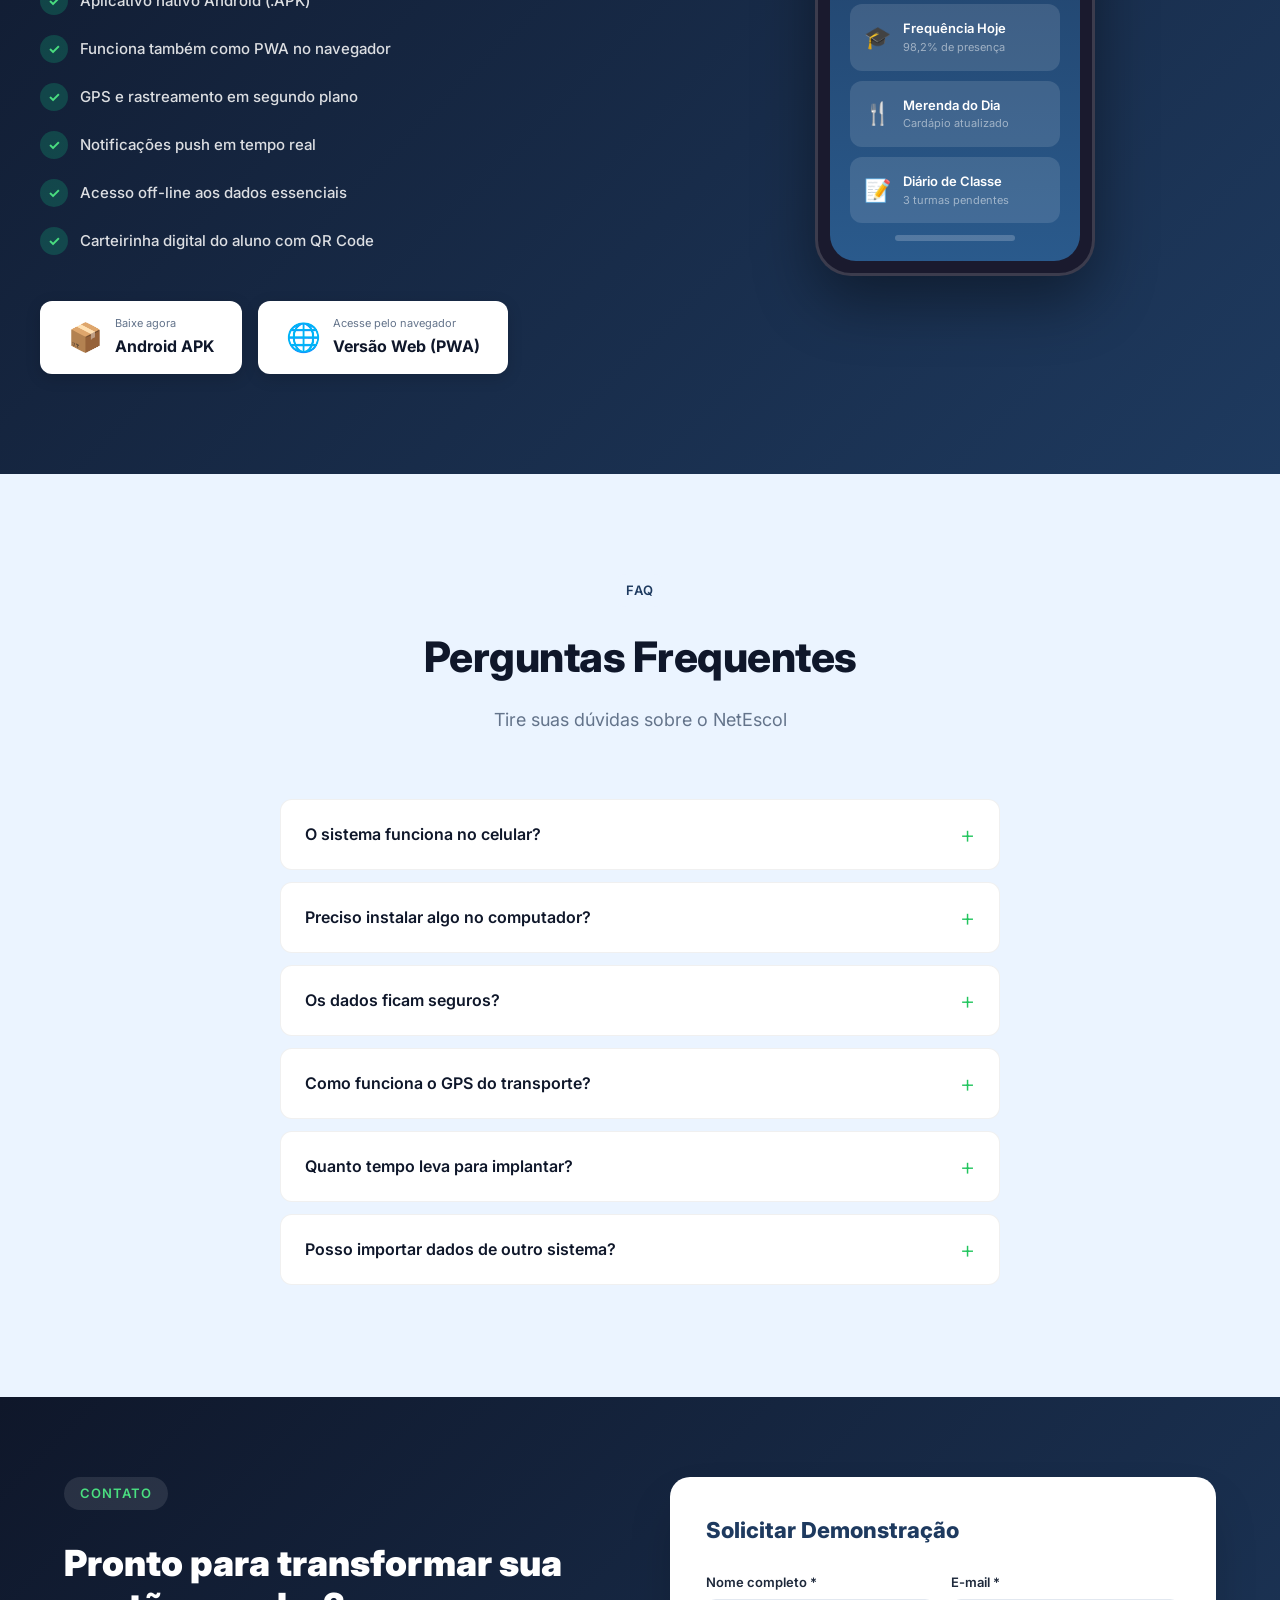
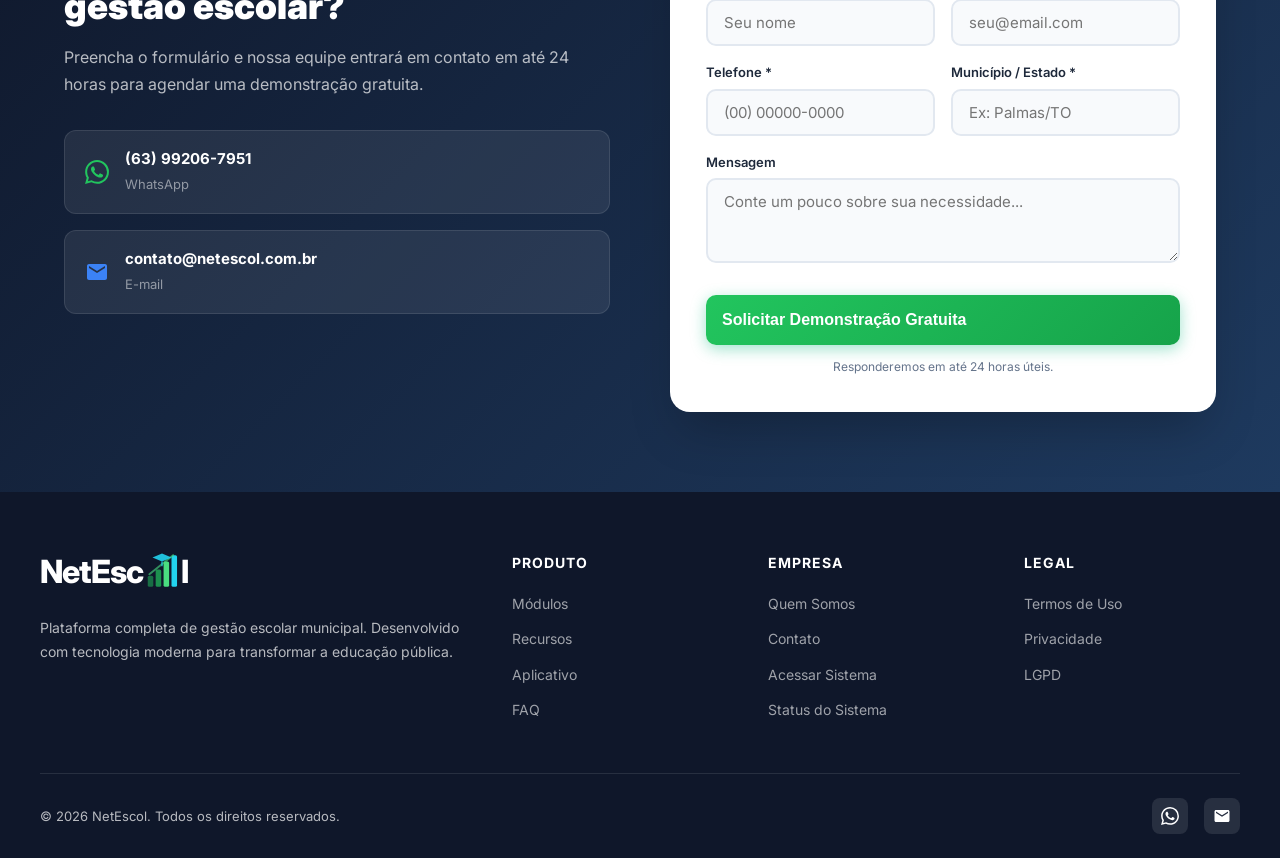
==== commit cda09fb9: "perf: preload da Inter no index para reduzir FOIT Adiciona <link rel="preload" as="style"> apontando" ====
--- a/index.html
+++ b/index.html
@@ -36,6 +36,7 @@
   <meta name="twitter:image:alt" content="NetEscol - Sistema de Gestão Escolar Municipal">
   <link rel="preconnect" href="https://fonts.googleapis.com">
   <link rel="preconnect" href="https://fonts.gstatic.com" crossorigin>
+  <link rel="preload" as="style" href="https://fonts.googleapis.com/css2?family=Inter:wght@300;400;600;700;800&display=swap">
   <link href="https://fonts.googleapis.com/css2?family=Inter:wght@300;400;600;700;800&display=swap" rel="stylesheet">
   <link rel="stylesheet" href="assets/css/style.css">
   <!-- Schema.org JSON-LD -->
--- a/assets/css/style.css
+++ b/assets/css/style.css
@@ -786,75 +786,6 @@
   line-height: 1.6;
 }
 
-/* ===== TESTIMONIALS ===== */
-.testimonials-section {
-  background: var(--bg-alt);
-}
-
-.testimonials-grid {
-  display: grid;
-  grid-template-columns: repeat(auto-fit, minmax(320px, 1fr));
-  gap: 24px;
-}
-
-.testimonial-card {
-  background: white;
-  border-radius: var(--radius-lg);
-  padding: 32px;
-  box-shadow: var(--shadow);
-  position: relative;
-}
-
-.testimonial-card::before {
-  content: '\201C';
-  position: absolute;
-  top: 16px;
-  left: 24px;
-  font-size: 60px;
-  color: var(--accent);
-  opacity: 0.2;
-  line-height: 1;
-  font-family: Georgia, serif;
-}
-
-.testimonial-text {
-  font-size: 15px;
-  color: var(--text);
-  line-height: 1.7;
-  margin-bottom: 20px;
-  font-style: italic;
-}
-
-.testimonial-author {
-  display: flex;
-  align-items: center;
-  gap: 12px;
-}
-
-.testimonial-avatar {
-  width: 44px;
-  height: 44px;
-  border-radius: 50%;
-  background: linear-gradient(135deg, var(--primary), var(--accent));
-  display: flex;
-  align-items: center;
-  justify-content: center;
-  color: white;
-  font-weight: 700;
-  font-size: 16px;
-}
-
-.testimonial-name {
-  font-weight: 600;
-  color: var(--primary-dark);
-  font-size: 15px;
-}
-
-.testimonial-role {
-  font-size: 13px;
-  color: var(--text-light);
-}
-
 /* ===== FAQ ===== */
 .faq-list {
   max-width: 720px;
@@ -1474,13 +1405,6 @@
 }
 
 /* ===== STARS ===== */
-.testimonial-stars {
-  color: #F59E0B;
-  font-size: 16px;
-  letter-spacing: 2px;
-  margin-bottom: 12px;
-}
-
 /* ===== SCREENSHOTS SECTION ===== */
 .screenshots-section {
   background: white;
@@ -1681,54 +1605,6 @@
   .netescol-logo-sm svg { width: 24px; height: 24px; }
 }
 
-/* ===== PLANOS ===== */
-.plans-grid {
-  display: grid;
-  grid-template-columns: repeat(3, 1fr);
-  gap: 24px;
-  max-width: 1000px;
-  margin: 0 auto;
-}
-.plan-card {
-  background: var(--white);
-  border: 2px solid #E2E8F0;
-  border-radius: var(--radius-lg);
-  padding: 36px 28px;
-  text-align: center;
-  position: relative;
-  transition: transform 0.3s, box-shadow 0.3s;
-}
-.plan-card:hover { transform: translateY(-4px); box-shadow: var(--shadow-lg); }
-.plan-featured {
-  border-color: var(--accent);
-  background: linear-gradient(180deg, #F0FDF4 0%, var(--white) 40%);
-  transform: scale(1.04);
-}
-.plan-featured:hover { transform: scale(1.04) translateY(-4px); }
-.plan-badge {
-  position: absolute; top: -14px; left: 50%; transform: translateX(-50%);
-  background: linear-gradient(135deg, var(--accent), var(--accent-dark));
-  color: white; font-size: 12px; font-weight: 700; padding: 4px 18px;
-  border-radius: 20px; white-space: nowrap;
-}
-.plan-name { font-size: 22px; font-weight: 800; color: var(--primary); margin-bottom: 8px; }
-.plan-price { font-size: 38px; font-weight: 900; color: var(--primary); }
-.plan-price span { font-size: 16px; font-weight: 400; color: var(--text-light); }
-.plan-desc { font-size: 14px; color: var(--text-light); margin: 8px 0 20px; }
-.plan-features { list-style: none; text-align: left; margin-bottom: 24px; }
-.plan-features li {
-  font-size: 14px; color: var(--text); padding: 8px 0;
-  border-bottom: 1px solid #F1F5F9;
-  display: flex; align-items: center; gap: 8px;
-}
-.plan-features li::before { content: "\2713"; color: var(--accent); font-weight: 700; }
-.plan-btn { width: 100%; display: block; text-align: center; }
-
-@media (max-width: 768px) {
-  .plans-grid { grid-template-columns: 1fr; max-width: 400px; }
-  .plan-featured { transform: scale(1); }
-}
-
 /* ===== CONTATO / FORMULARIO ===== */
 .contact-section {
   background: linear-gradient(135deg, var(--primary-dark), var(--primary));
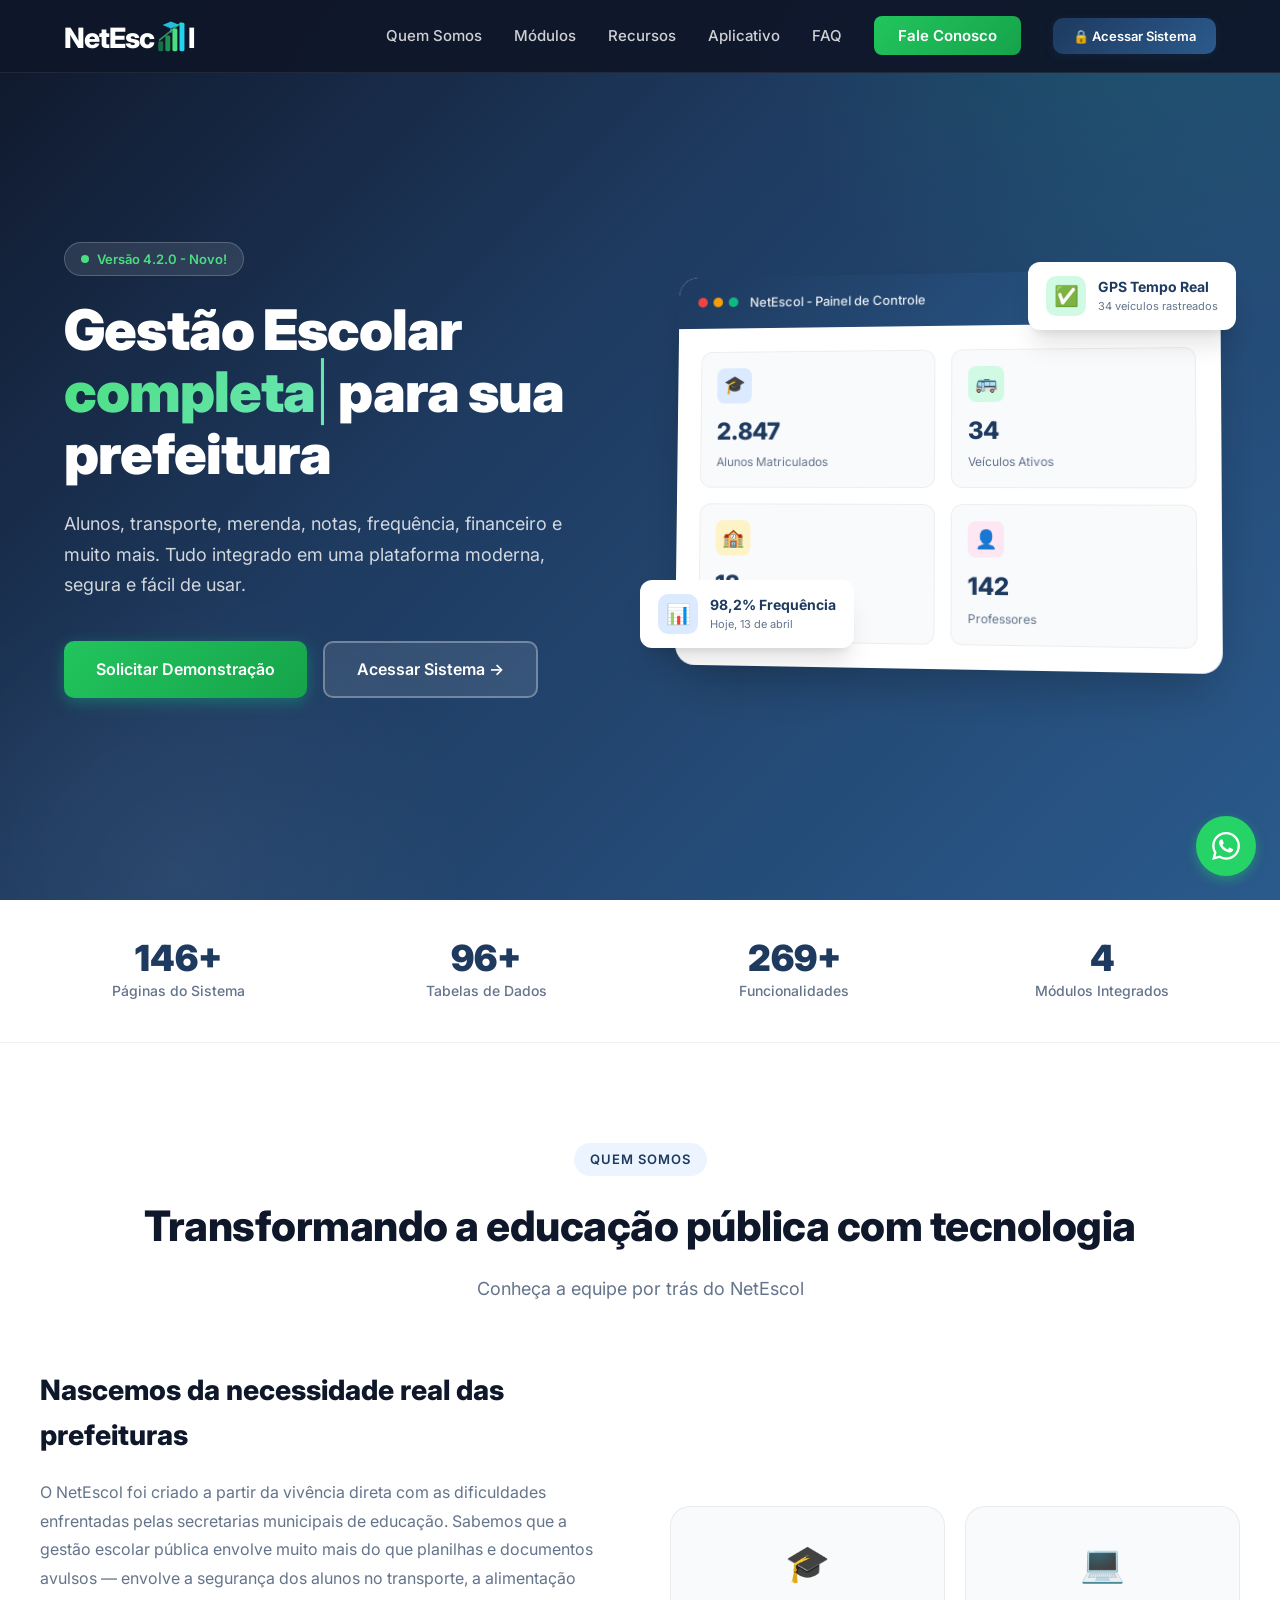
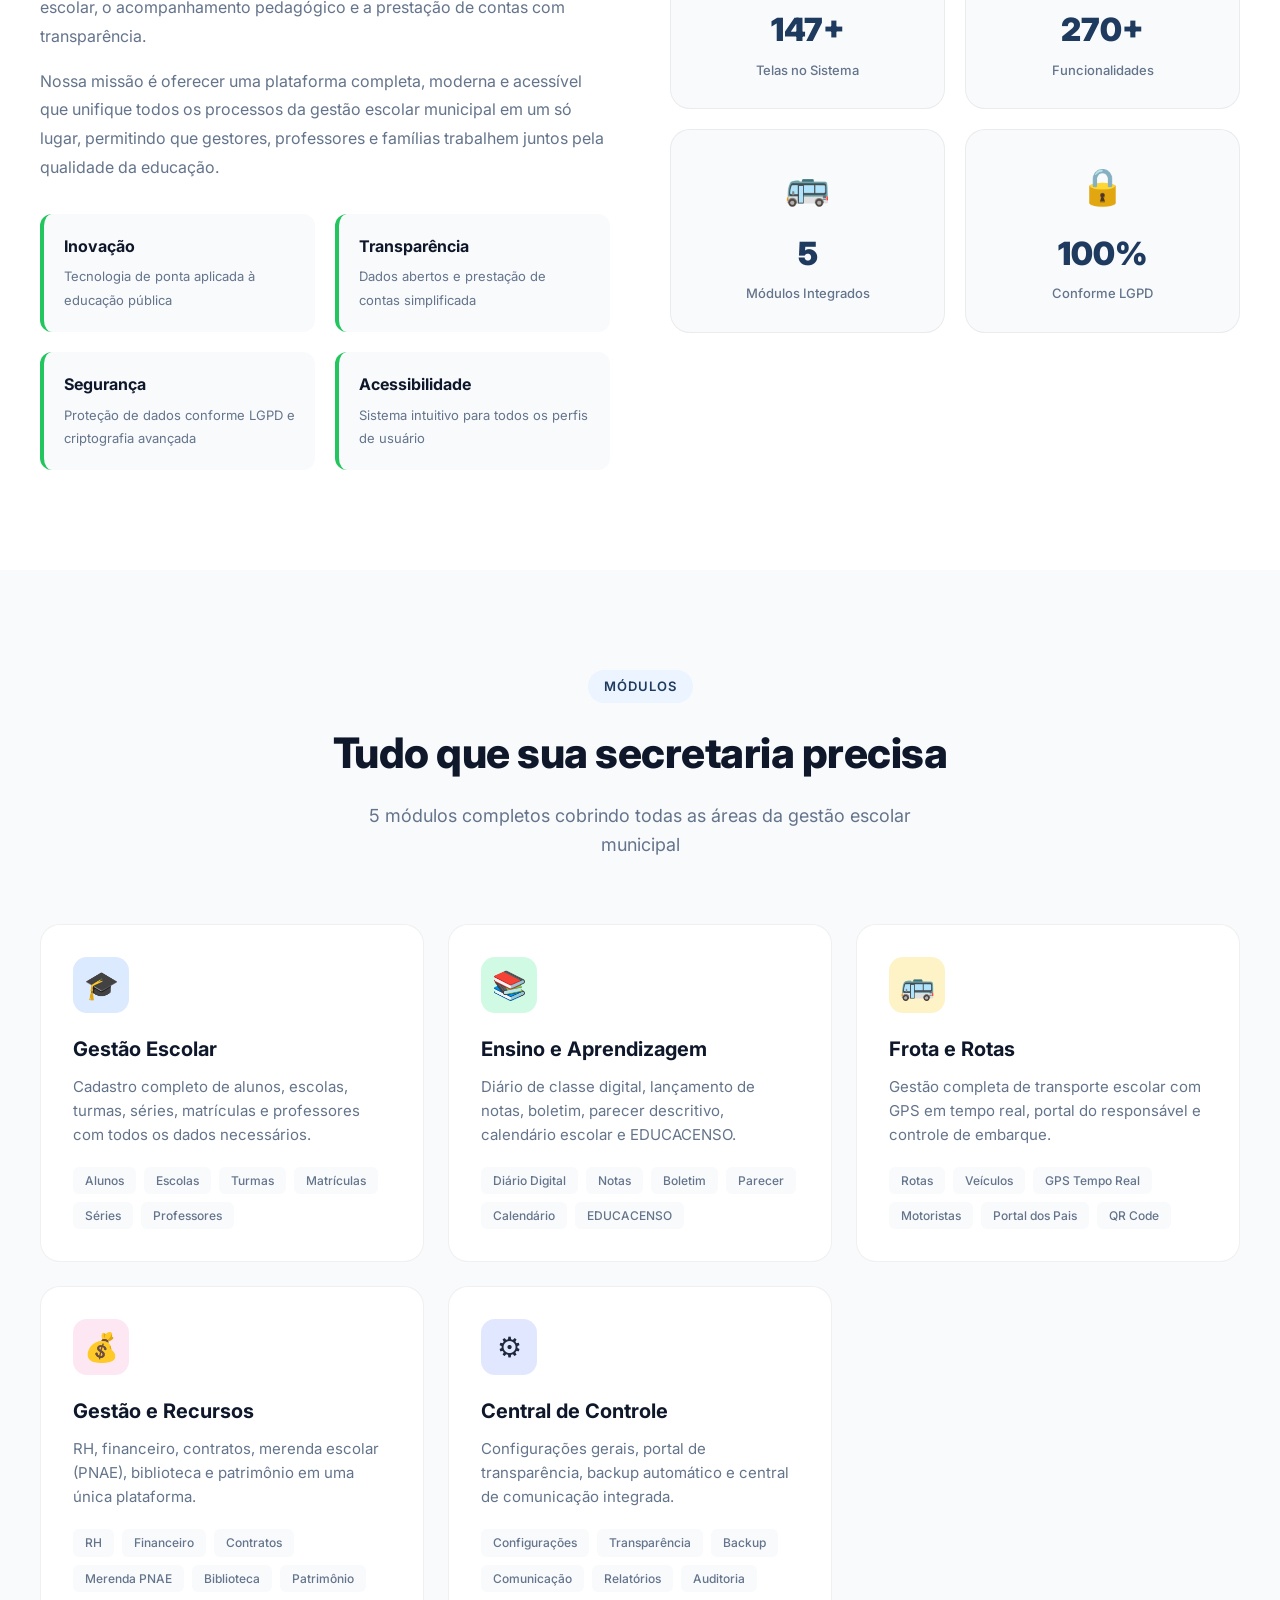
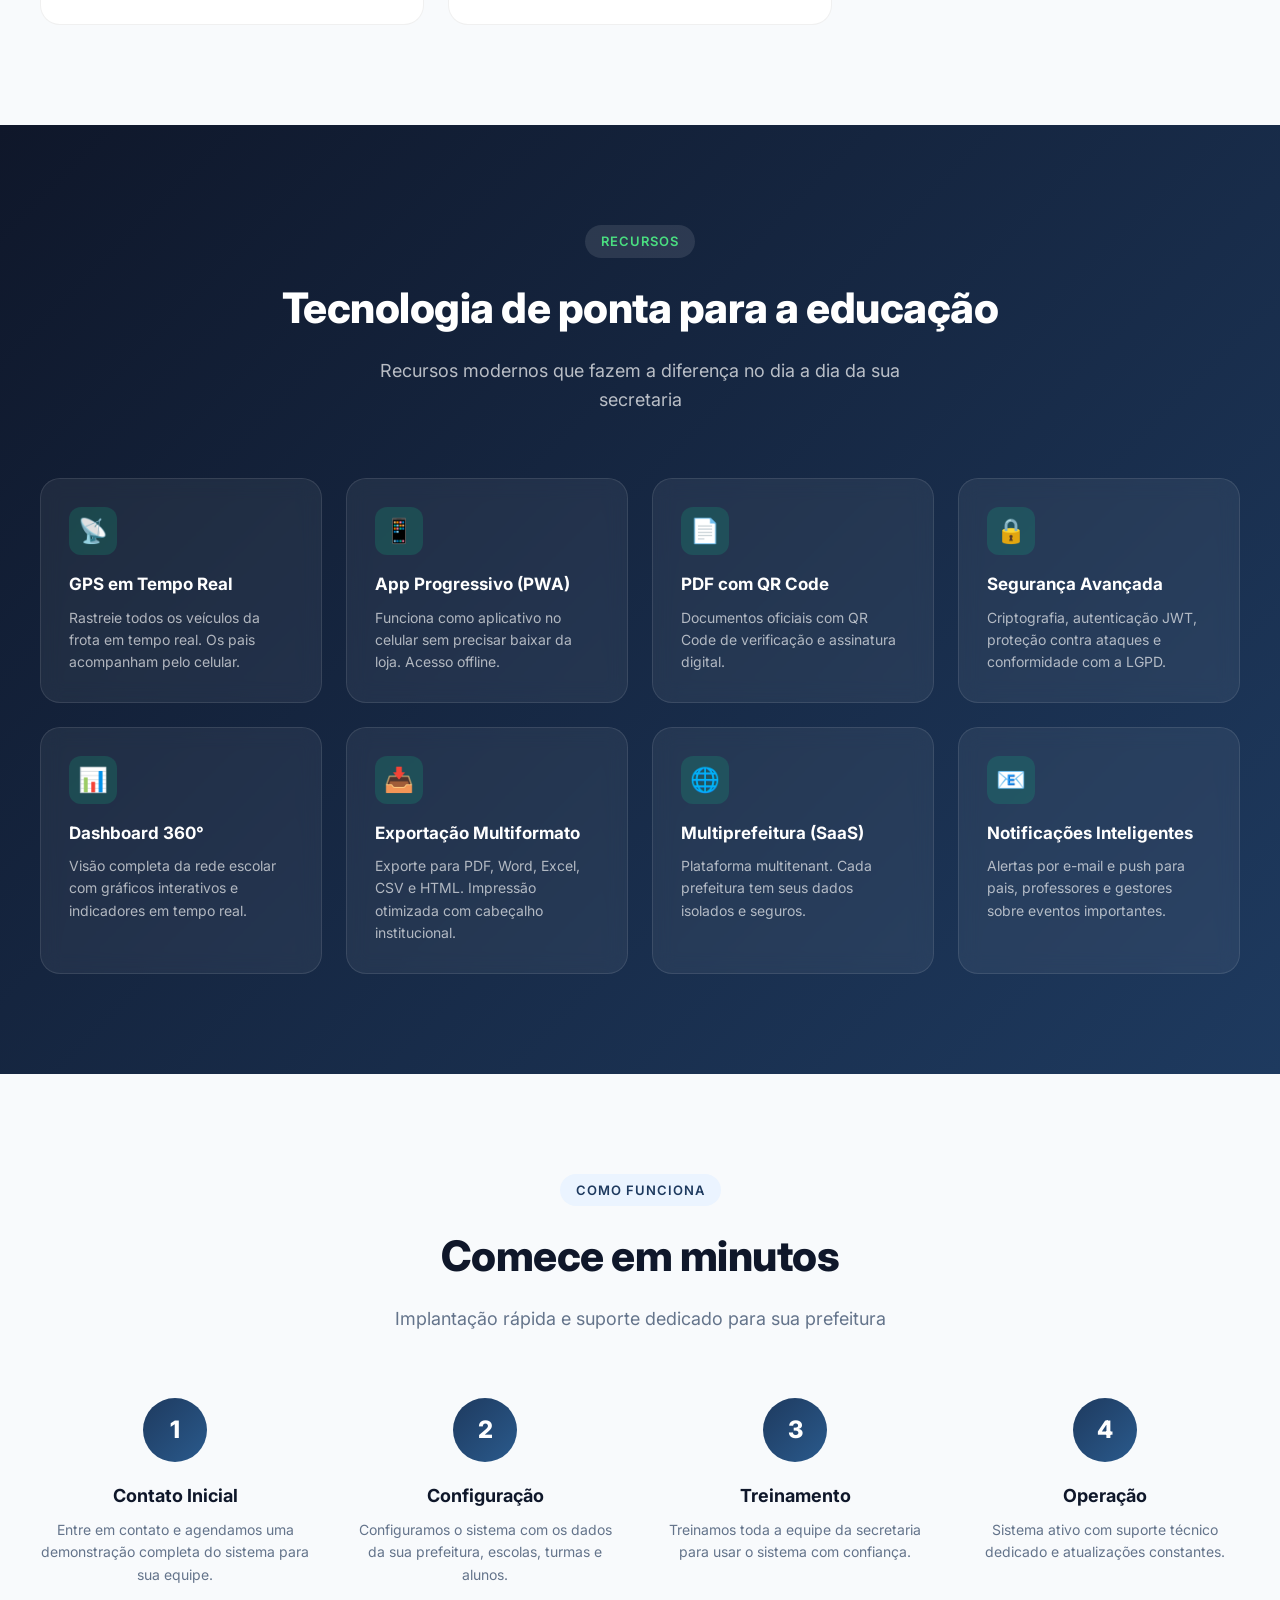
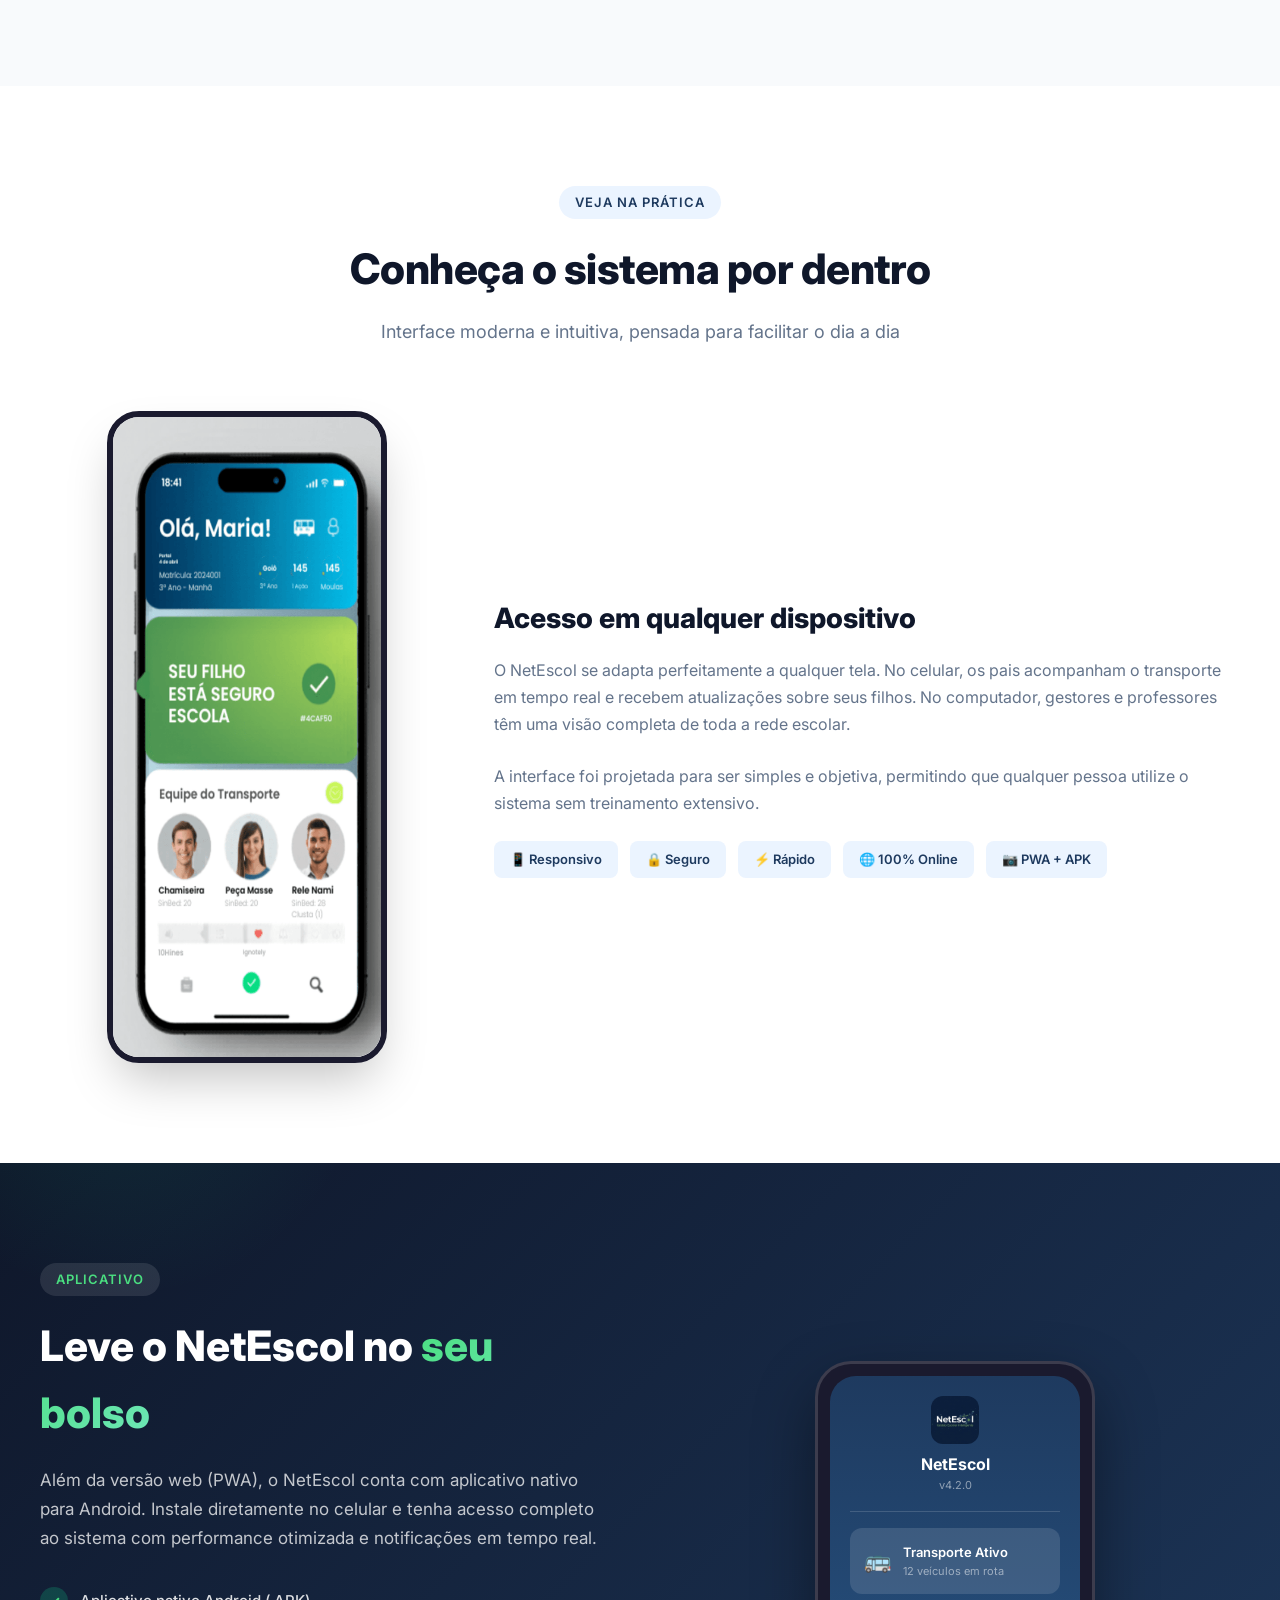
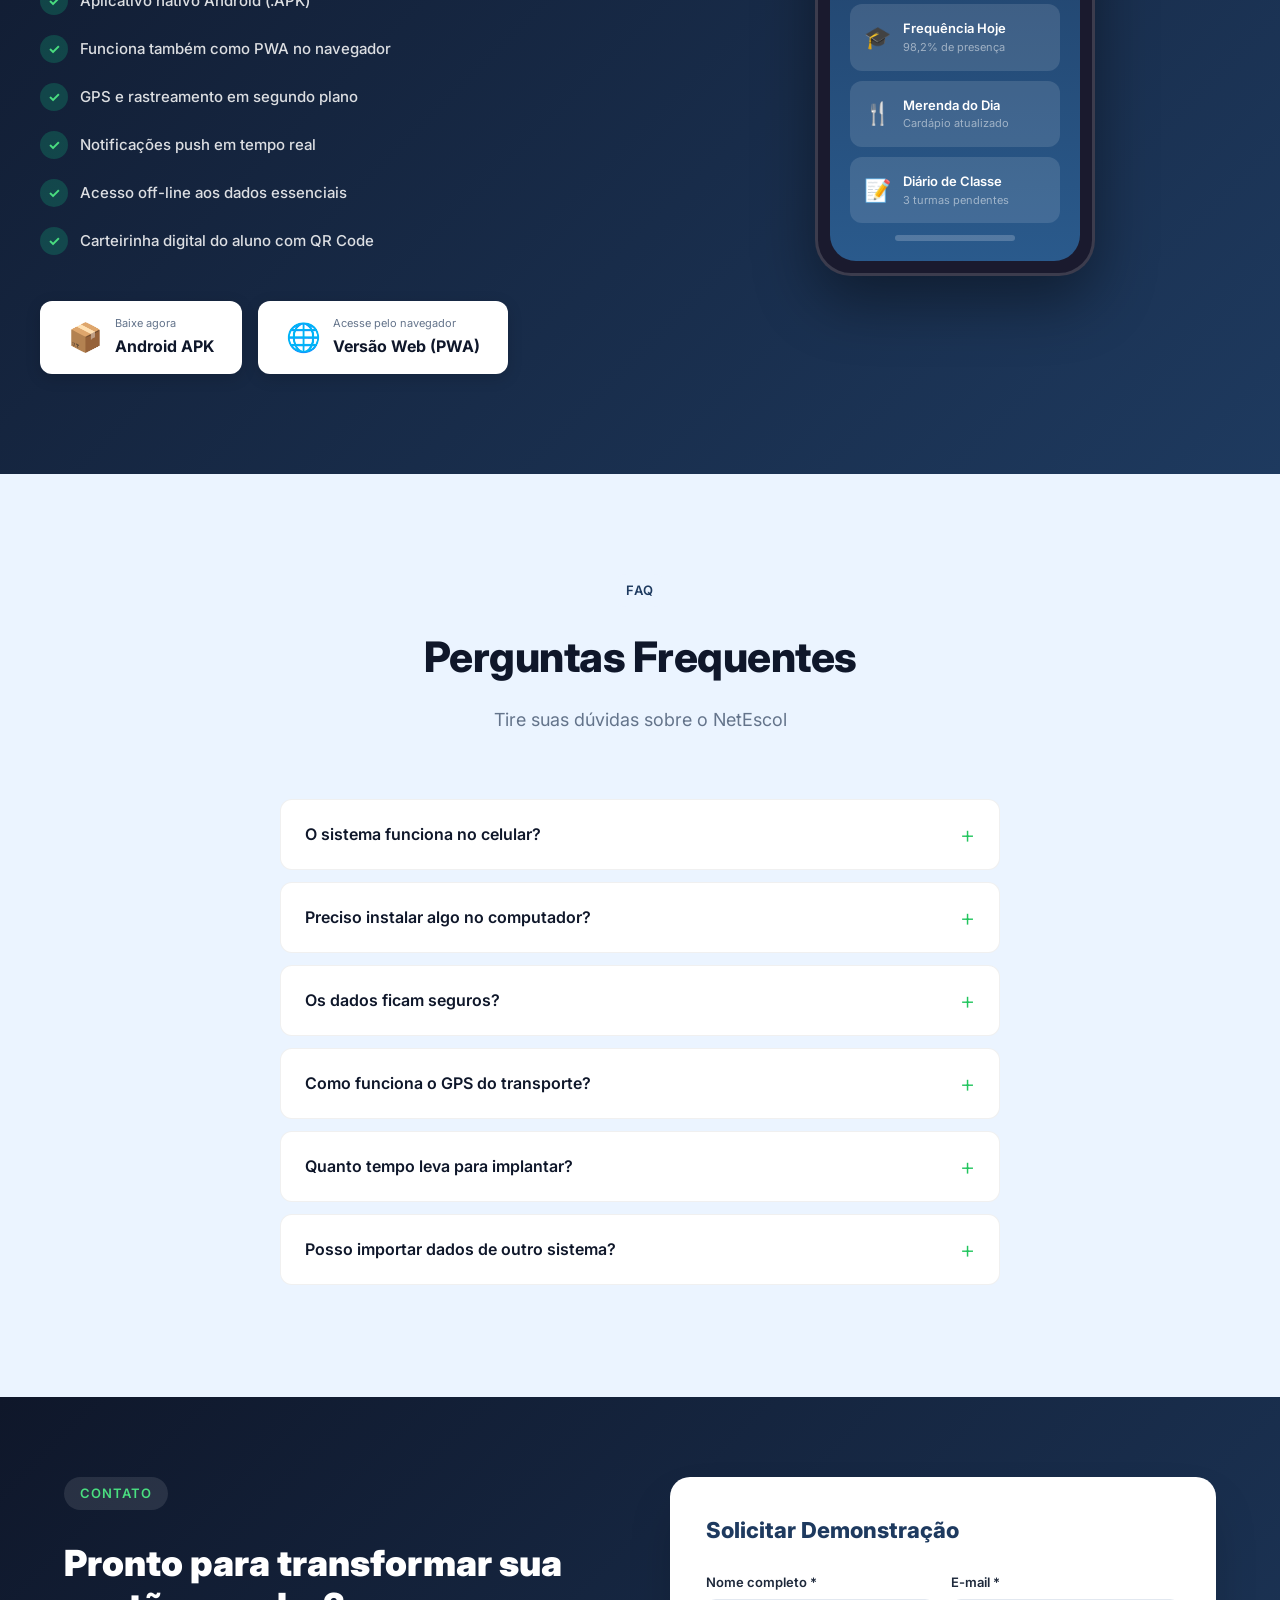
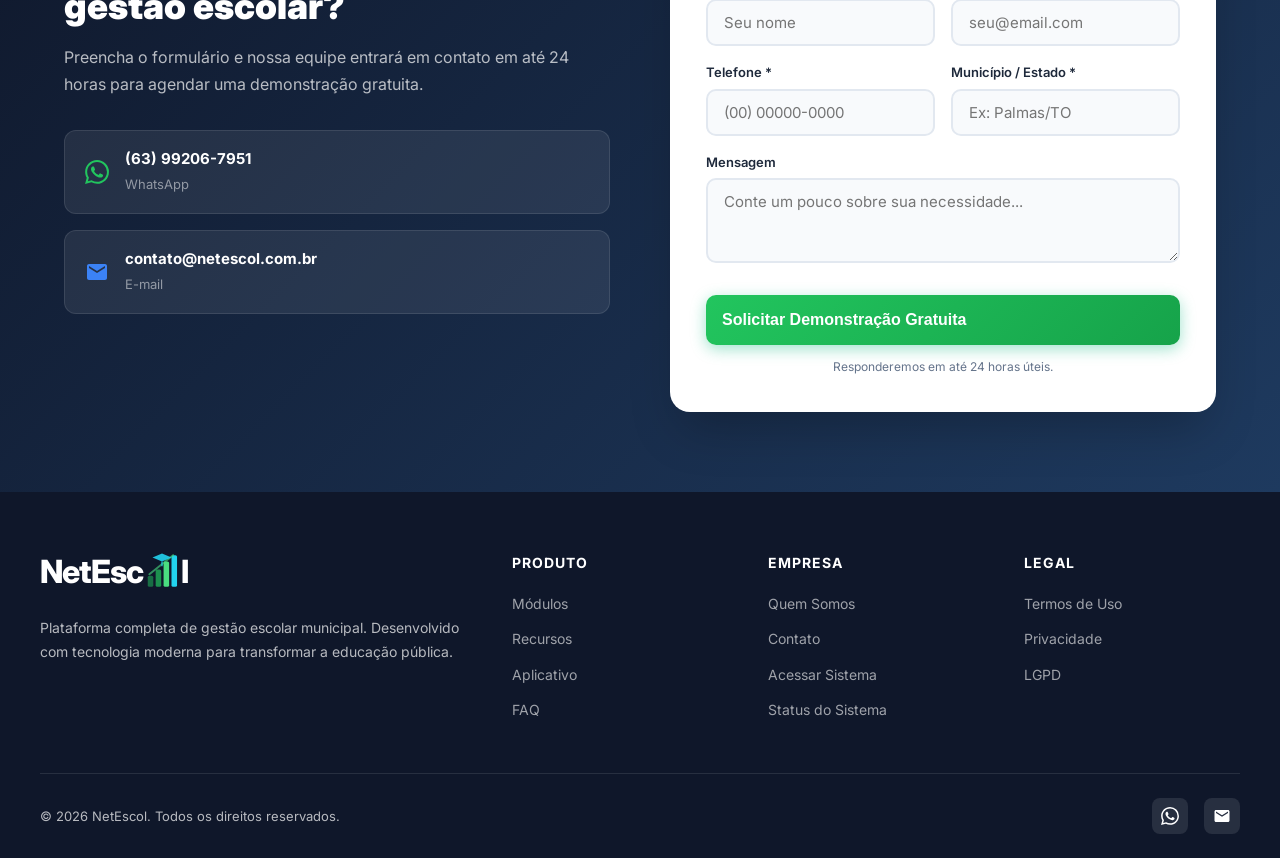
==== commit 194f0d8c: "fix: substitui favicon antigo pela nova identidade NetEscol - Cria assets/images/favicon.svg (64x64)" ====
--- a/index.html
+++ b/index.html
@@ -17,7 +17,9 @@
   <meta name="description" content="NetEscol - Plataforma completa de gestão escolar municipal. Alunos, transporte, merenda, notas, frequência e muito mais em um só lugar.">
   <meta name="keywords" content="gestão escolar, transporte escolar, sistema educacional, prefeitura, escola municipal">
   <meta name="theme-color" content="#1e3a5f">
-  <link rel="icon" type="image/png" href="assets/images/logo-sistema.png">
+  <link rel="icon" type="image/svg+xml" href="assets/images/favicon.svg?v=2">
+  <link rel="icon" type="image/png" href="assets/images/favicon.png?v=2">
+  <link rel="apple-touch-icon" href="assets/images/favicon.png?v=2">
   <meta property="og:site_name" content="NetEscol">
   <meta property="og:title" content="NetEscol - Sistema de Gestão Escolar Municipal">
   <meta property="og:description" content="Plataforma completa de gestão escolar municipal. Alunos, transporte, merenda, notas, frequência e muito mais.">
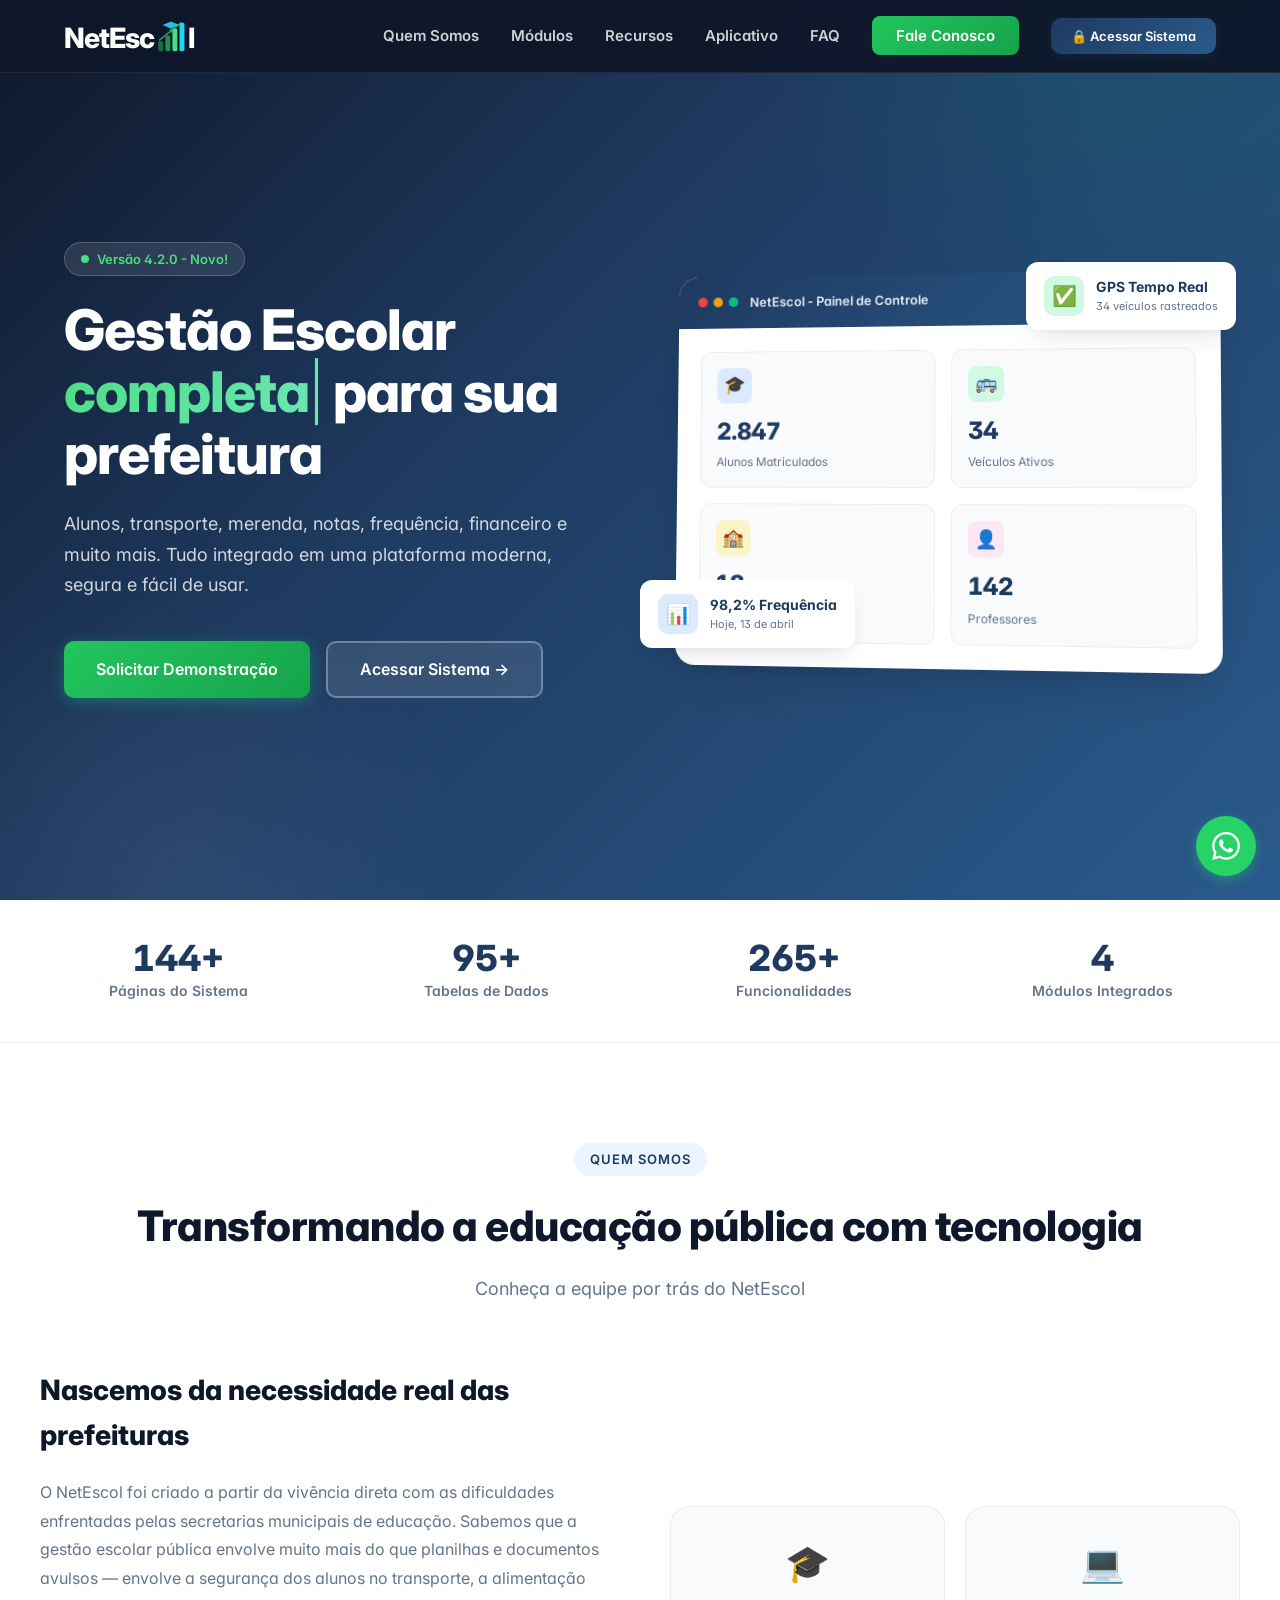
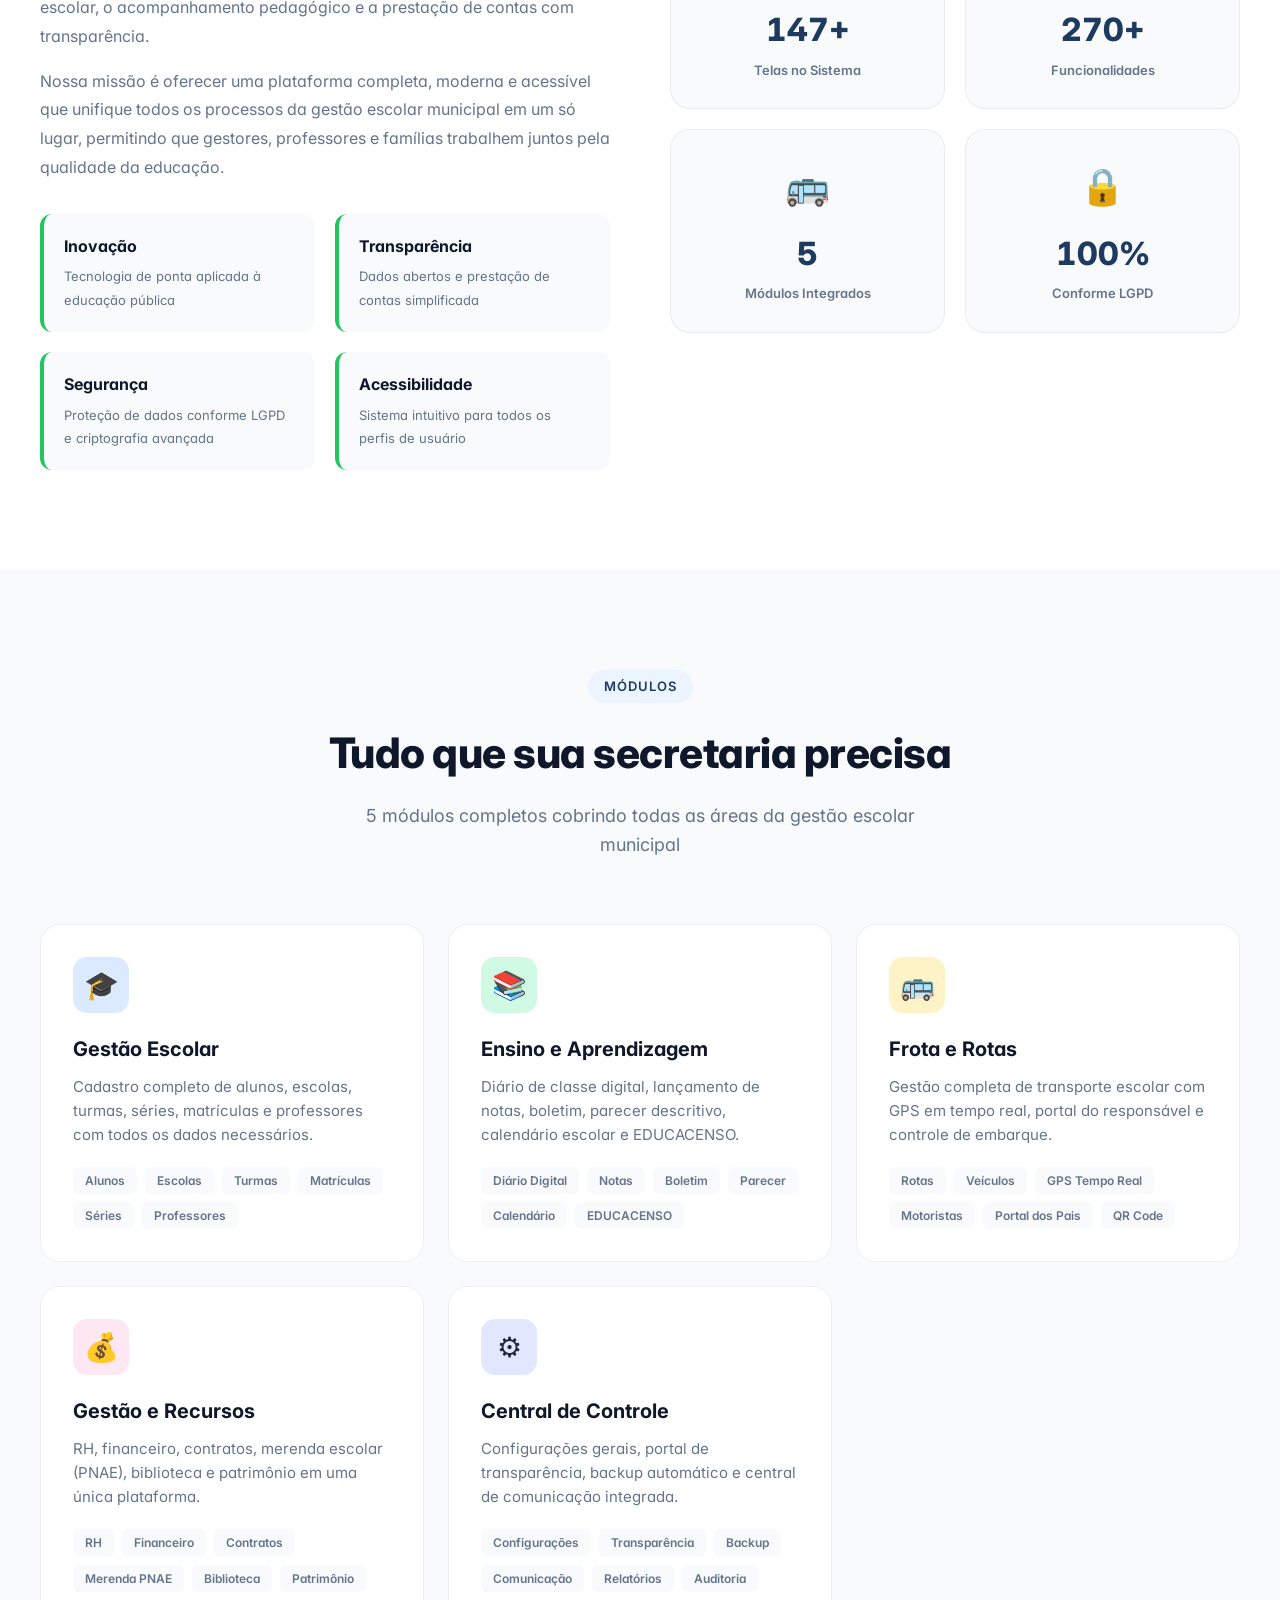
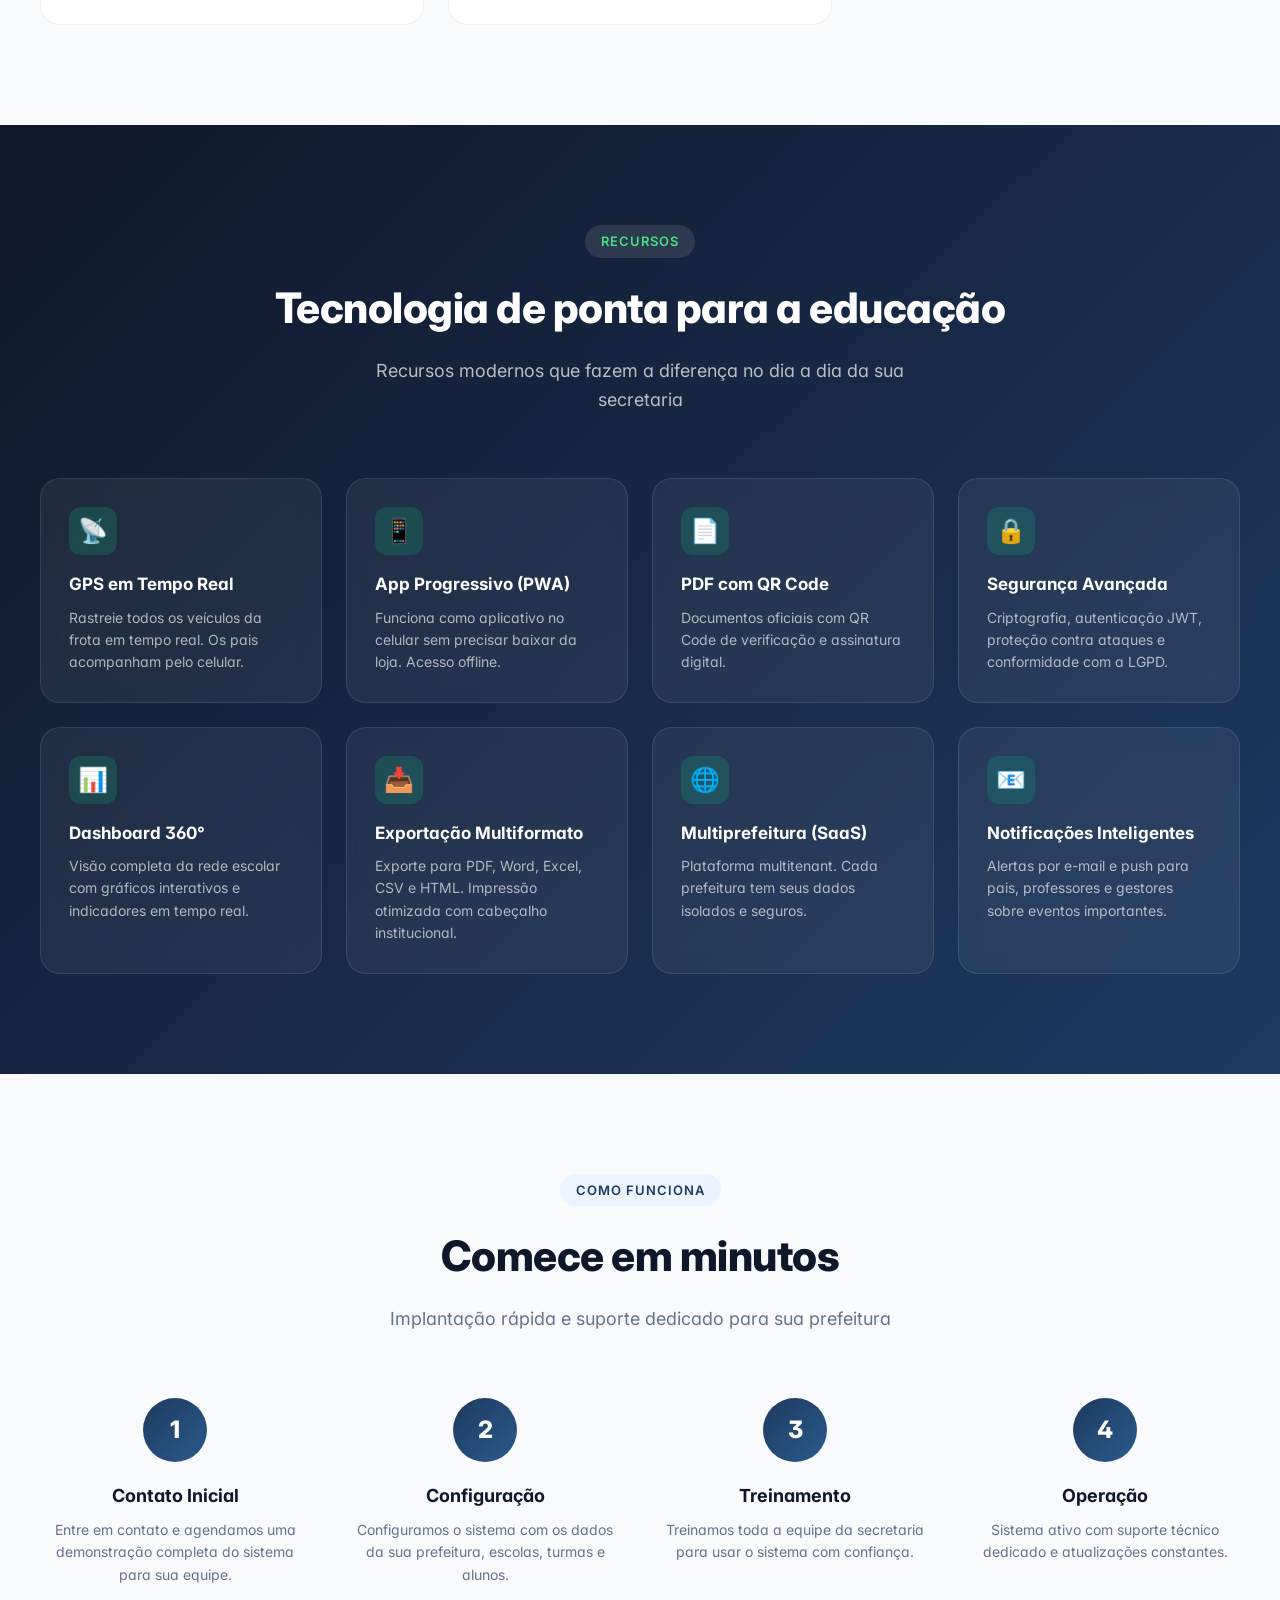
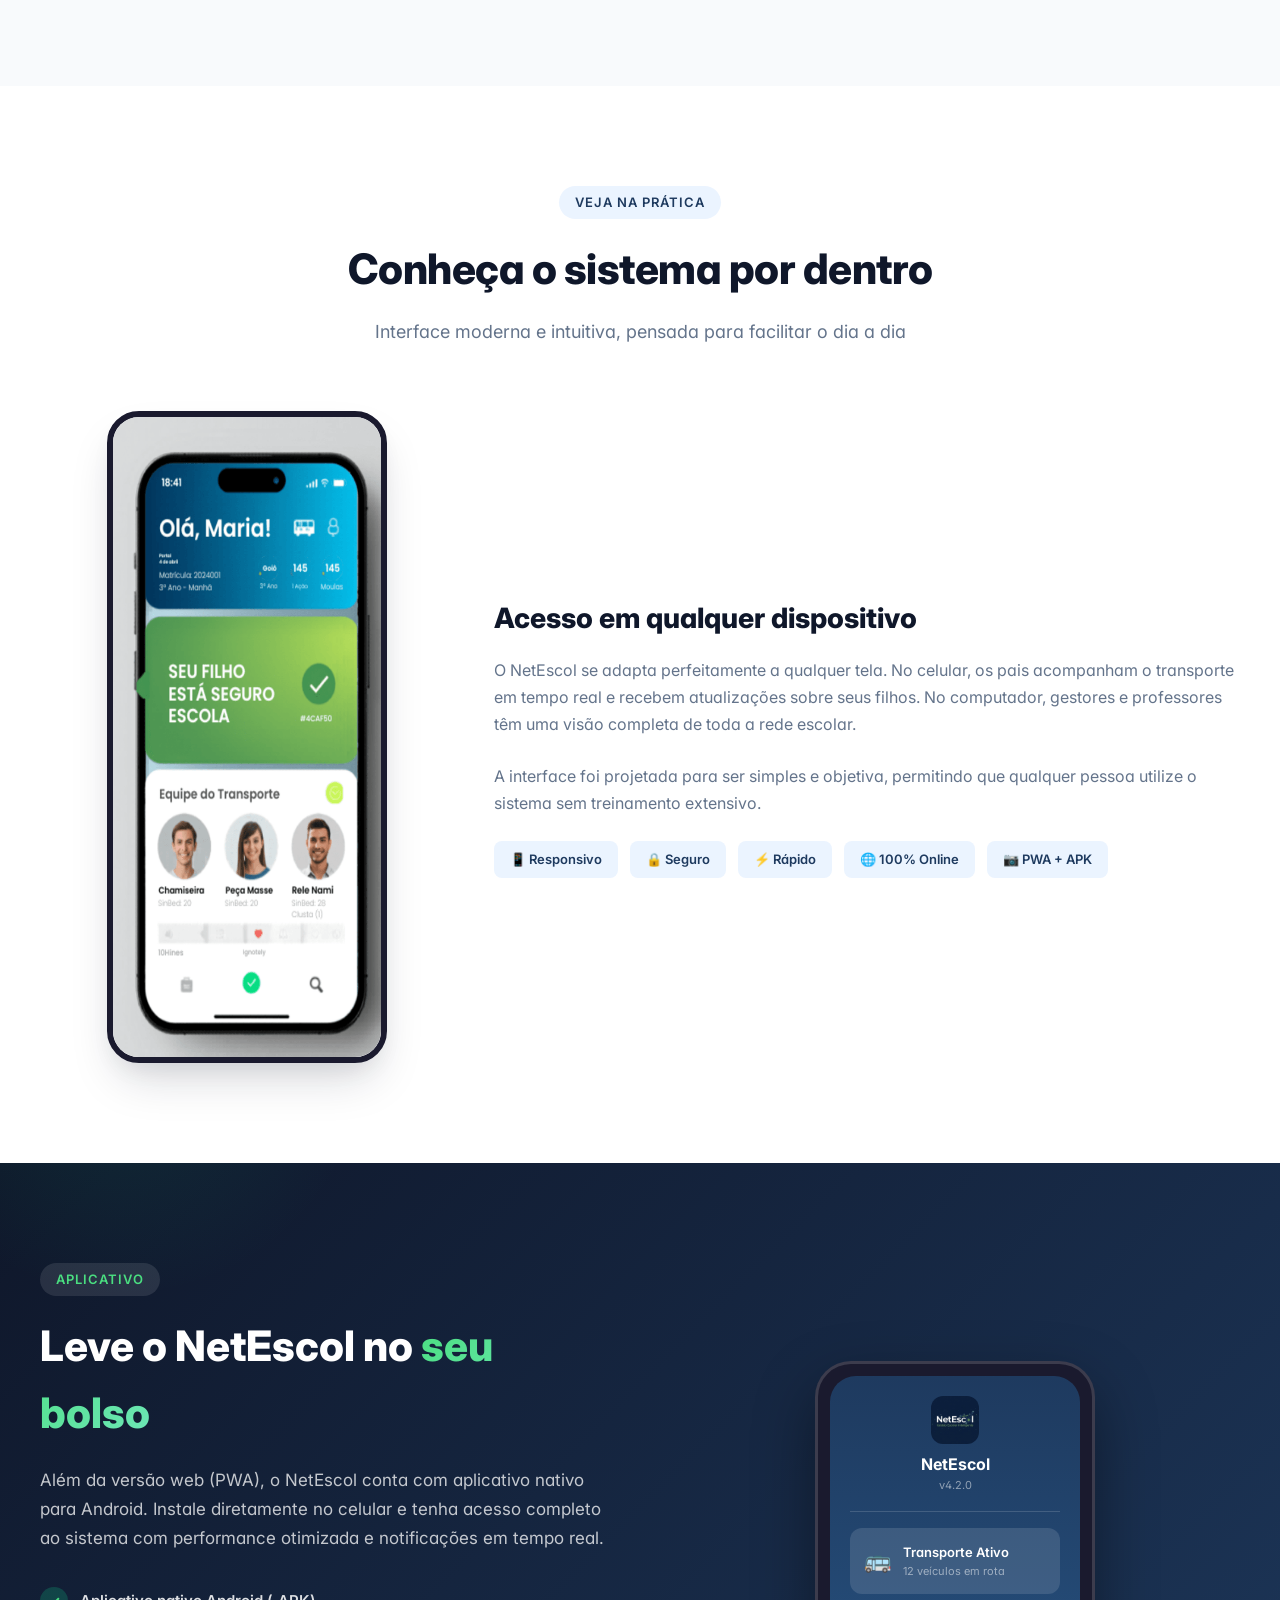
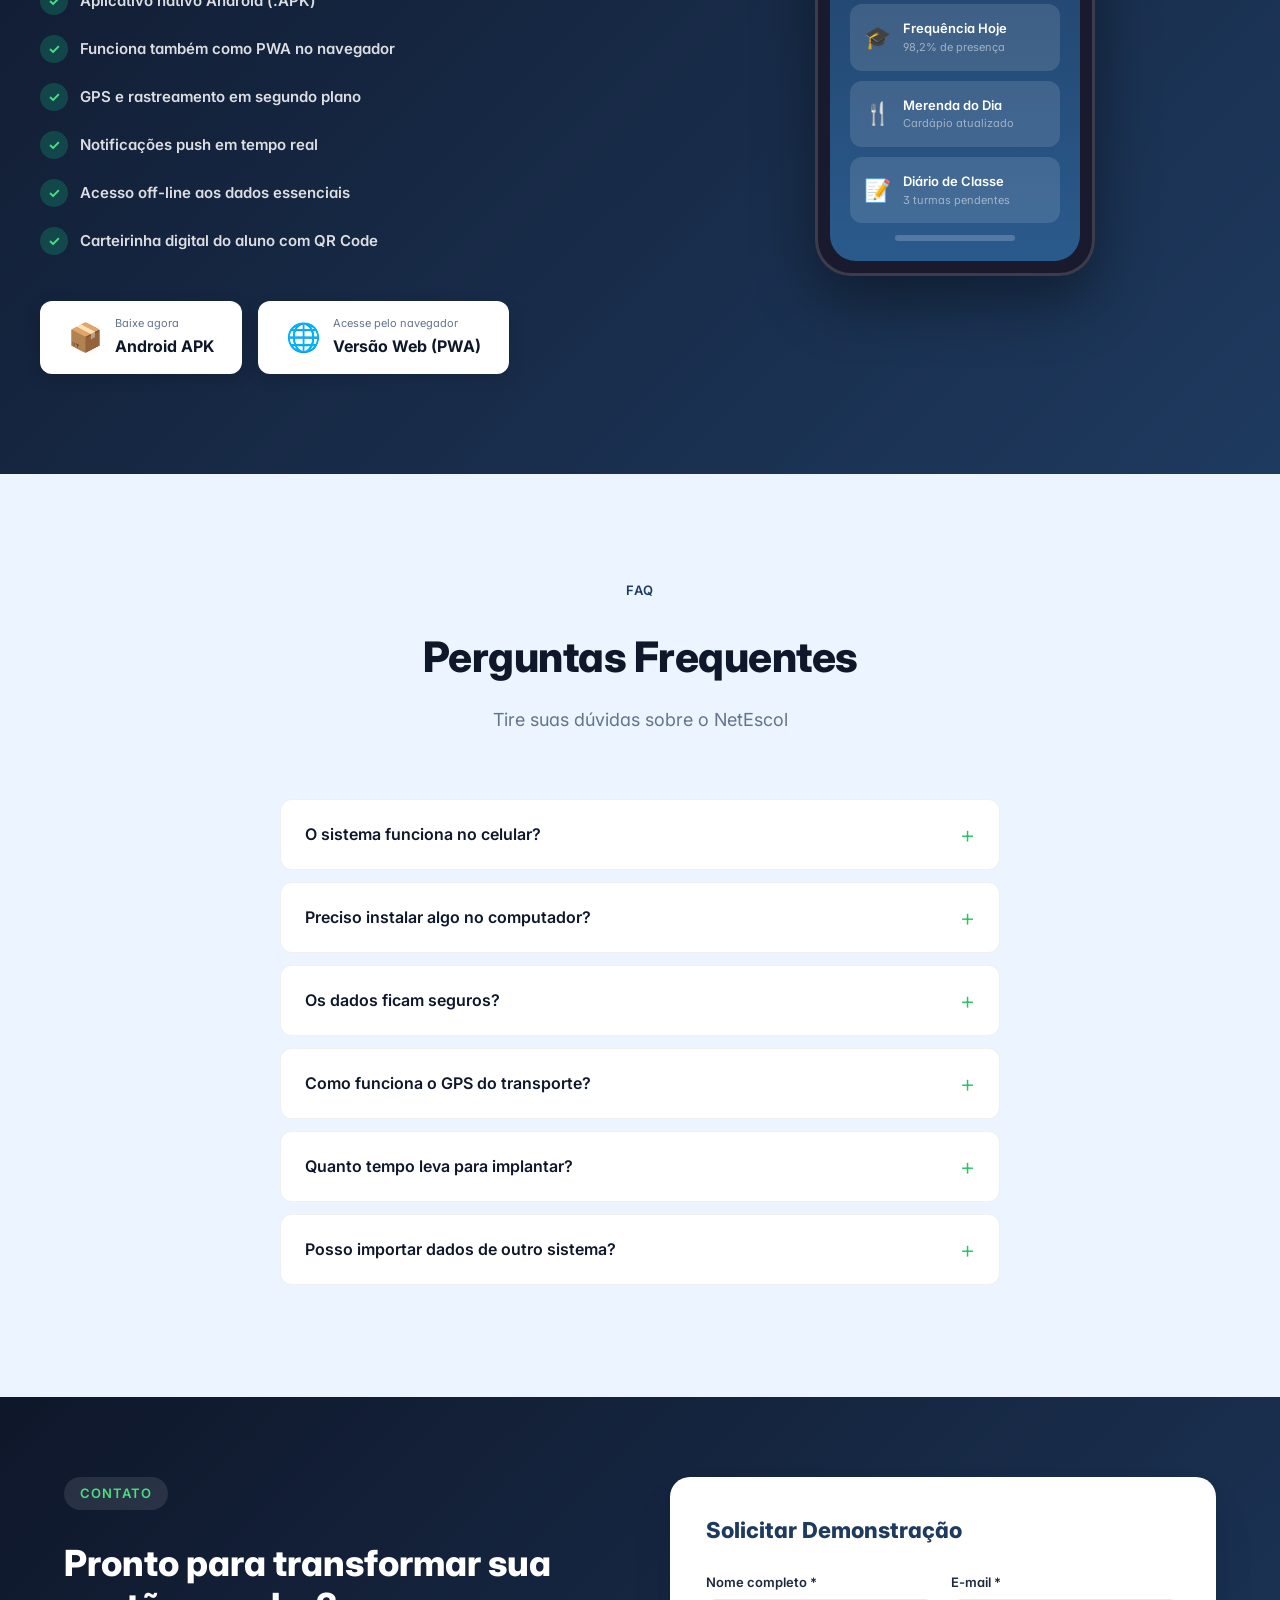
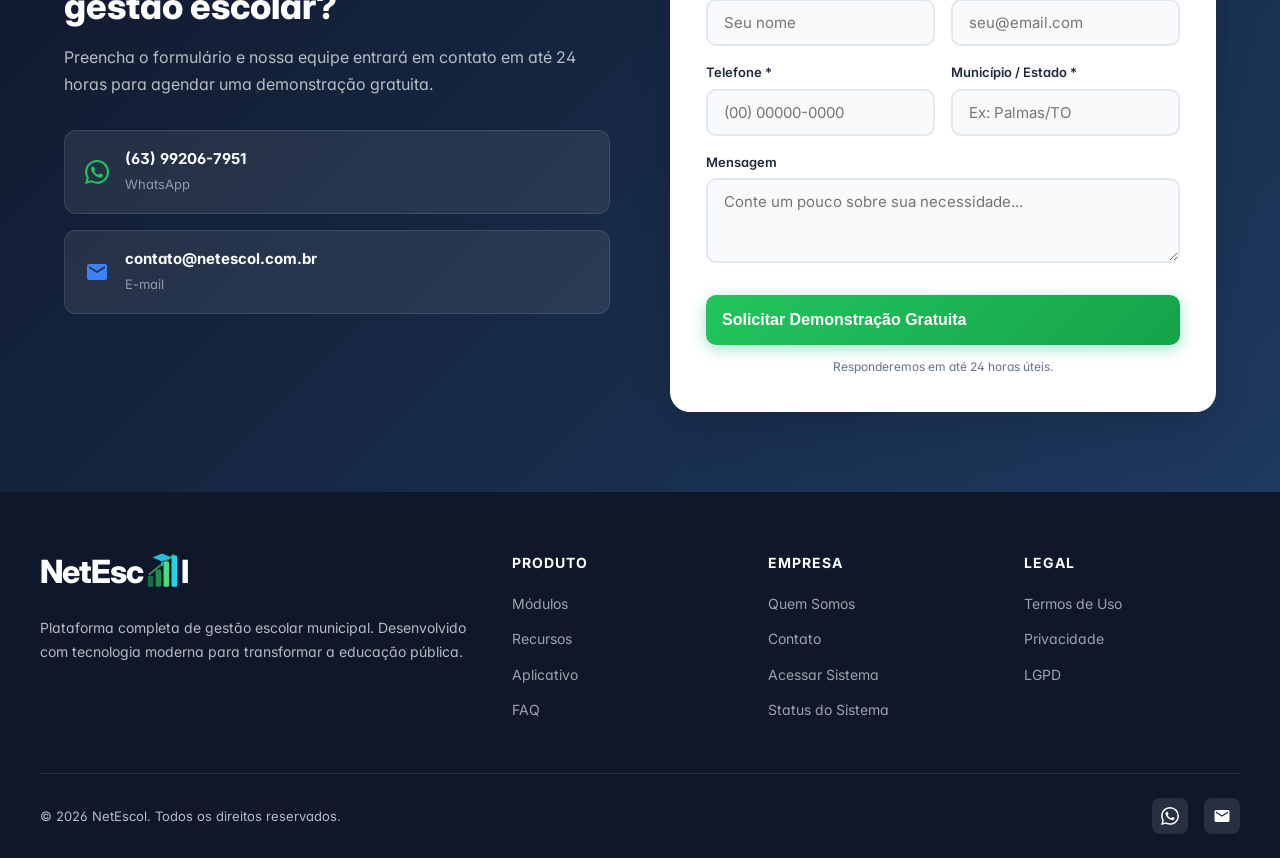
==== commit fd842147: "feat(seo): canonical em todas as páginas + WebSite schema + geo.country - <link rel="canonical"> em " ====
--- a/index.html
+++ b/index.html
@@ -17,6 +17,8 @@
   <meta name="description" content="NetEscol - Plataforma completa de gestão escolar municipal. Alunos, transporte, merenda, notas, frequência e muito mais em um só lugar.">
   <meta name="keywords" content="gestão escolar, transporte escolar, sistema educacional, prefeitura, escola municipal">
   <meta name="theme-color" content="#1e3a5f">
+  <meta name="geo.country" content="BR">
+  <link rel="canonical" href="https://www.netescol.com.br/">
   <link rel="icon" type="image/svg+xml" href="assets/images/favicon.svg?v=2">
   <link rel="icon" type="image/png" href="assets/images/favicon.png?v=2">
   <link rel="apple-touch-icon" href="assets/images/favicon.png?v=2">
@@ -46,6 +48,15 @@
   {
     "@context": "https://schema.org",
     "@graph": [
+      {
+        "@type": "WebSite",
+        "@id": "https://www.netescol.com.br/#website",
+        "url": "https://www.netescol.com.br/",
+        "name": "NetEscol",
+        "description": "Sistema de Gestão Escolar Municipal",
+        "inLanguage": "pt-BR",
+        "publisher": { "@id": "https://www.netescol.com.br/#organization" }
+      },
       {
         "@type": "Organization",
         "@id": "https://www.netescol.com.br/#organization",
--- a/assets/css/style.css
+++ b/assets/css/style.css
@@ -12,9 +12,10 @@
   --text: #1E293B;
   --text-light: #64748B;
   --white: #FFFFFF;
-  --shadow: 0 4px 6px -1px rgba(0,0,0,0.1), 0 2px 4px -2px rgba(0,0,0,0.1);
-  --shadow-lg: 0 20px 25px -5px rgba(0,0,0,0.1), 0 8px 10px -6px rgba(0,0,0,0.1);
-  --shadow-xl: 0 25px 50px -12px rgba(0,0,0,0.25);
+  --shadow-sm: 0 1px 2px rgba(15,23,42,0.04), 0 1px 1px rgba(15,23,42,0.06);
+  --shadow: 0 4px 6px -1px rgba(15,23,42,0.08), 0 2px 4px -2px rgba(15,23,42,0.06);
+  --shadow-lg: 0 12px 24px -8px rgba(15,23,42,0.12), 0 4px 8px -4px rgba(15,23,42,0.06);
+  --shadow-xl: 0 24px 48px -12px rgba(15,23,42,0.18), 0 12px 24px -8px rgba(15,23,42,0.08);
   --radius: 12px;
   --radius-lg: 20px;
 }
@@ -38,10 +39,23 @@
 }
 .skip-nav:focus { top: 0; }
 
-/* Focus visible */
-.focus-visible {
-  outline: 3px solid var(--accent) !important;
-  outline-offset: 2px !important;
+/* Focus visible — apenas navegação por teclado, não em cliques */
+:focus { outline: none; }
+:focus-visible {
+  outline: 3px solid var(--accent);
+  outline-offset: 2px;
+  border-radius: 4px;
+}
+
+/* Respeita usuários que preferem menos movimento */
+@media (prefers-reduced-motion: reduce) {
+  *, *::before, *::after {
+    animation-duration: 0.01ms !important;
+    animation-iteration-count: 1 !important;
+    transition-duration: 0.01ms !important;
+    scroll-behavior: auto !important;
+  }
+  html { scroll-behavior: auto; }
 }
 
 body {
@@ -50,6 +64,10 @@
   background: var(--bg);
   line-height: 1.6;
   overflow-x: hidden;
+  -webkit-font-smoothing: antialiased;
+  -moz-osx-font-smoothing: grayscale;
+  text-rendering: optimizeLegibility;
+  font-feature-settings: "ss01", "cv11";
 }
 
 /* ===== NAVBAR ===== */
@@ -169,7 +187,7 @@
 .nav-links a {
   text-decoration: none;
   color: rgba(255,255,255,0.8);
-  font-weight: 500;
+  font-weight: 600;
   font-size: 15px;
   transition: color 0.2s;
 }
@@ -315,7 +333,7 @@
 
 .hero h1 {
   font-size: clamp(36px, 5vw, 56px);
-  font-weight: 900;
+  font-weight: 800;
   color: white;
   line-height: 1.1;
   margin-bottom: 24px;
@@ -425,7 +443,7 @@
 .dashboard-title {
   color: rgba(255,255,255,0.9);
   font-size: 13px;
-  font-weight: 500;
+  font-weight: 600;
 }
 
 .dashboard-body {
@@ -457,6 +475,7 @@
   font-size: 24px;
   font-weight: 800;
   color: var(--primary);
+  font-variant-numeric: tabular-nums;
 }
 
 .dash-card-label {
@@ -540,10 +559,11 @@
 }
 
 .stat-number {
-  font-size: 36px;
-  font-weight: 900;
+  font-size: clamp(28px, 4vw, 36px);
+  font-weight: 800;
   color: var(--primary);
   line-height: 1;
+  font-variant-numeric: tabular-nums;
 }
 
 .stat-number span { color: var(--accent); }
@@ -552,7 +572,7 @@
   font-size: 14px;
   color: var(--text-light);
   margin-top: 4px;
-  font-weight: 500;
+  font-weight: 600;
 }
 
 /* ===== SECTIONS COMMON ===== */
@@ -678,7 +698,7 @@
   border-radius: 6px;
   font-size: 12px;
   color: var(--text-light);
-  font-weight: 500;
+  font-weight: 600;
 }
 
 /* ===== FEATURES SECTION ===== */
@@ -1105,16 +1125,17 @@
 }
 
 .about-stat-number {
-  font-size: 32px;
-  font-weight: 900;
+  font-size: clamp(24px, 3.5vw, 32px);
+  font-weight: 800;
   color: var(--primary);
+  font-variant-numeric: tabular-nums;
 }
 
 .about-stat-label {
   font-size: 13px;
   color: var(--text-light);
   margin-top: 4px;
-  font-weight: 500;
+  font-weight: 600;
 }
 
 /* ===== APP SECTION ===== */
@@ -1177,7 +1198,7 @@
   padding: 10px 0;
   color: rgba(255,255,255,0.85);
   font-size: 15px;
-  font-weight: 500;
+  font-weight: 600;
 }
 
 .app-features-list li::before {
@@ -1621,7 +1642,7 @@
 }
 .contact-title {
   font-size: 36px;
-  font-weight: 900;
+  font-weight: 800;
   color: white;
   line-height: 1.2;
   margin: 16px 0;
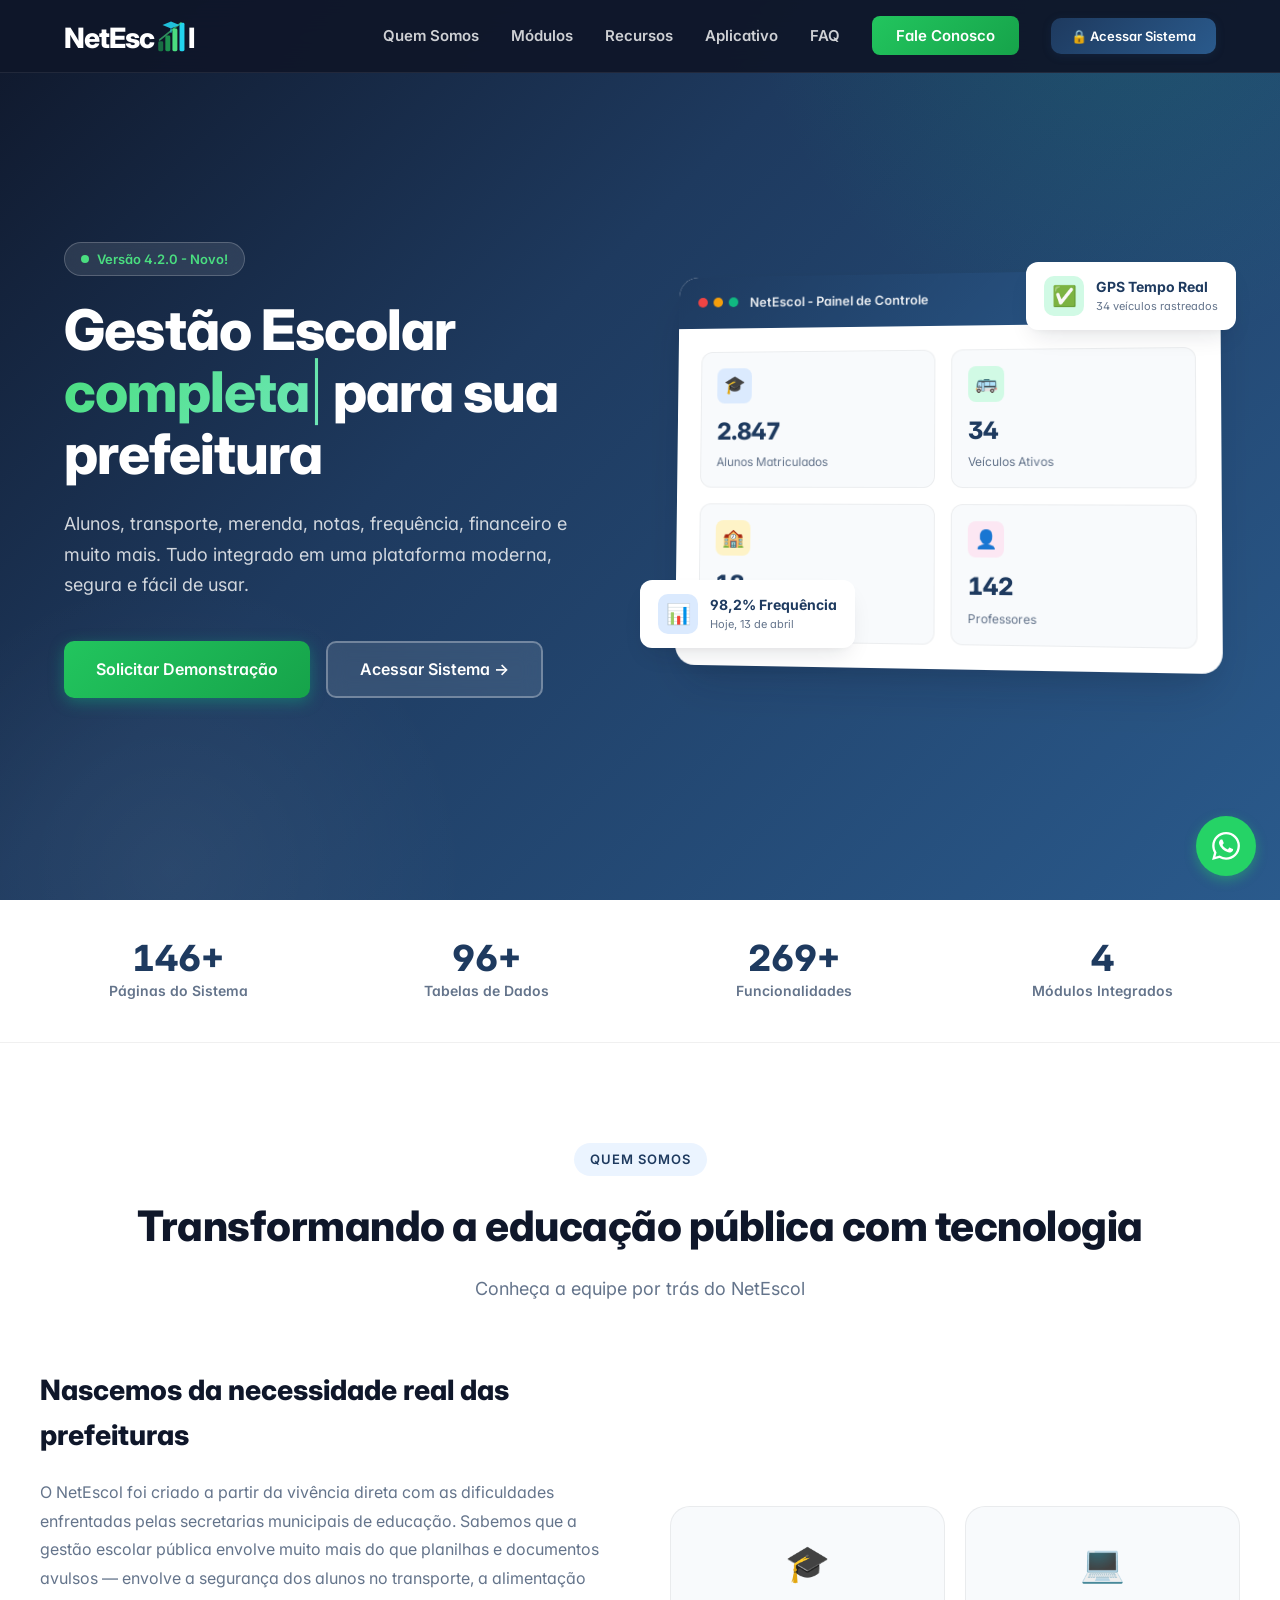
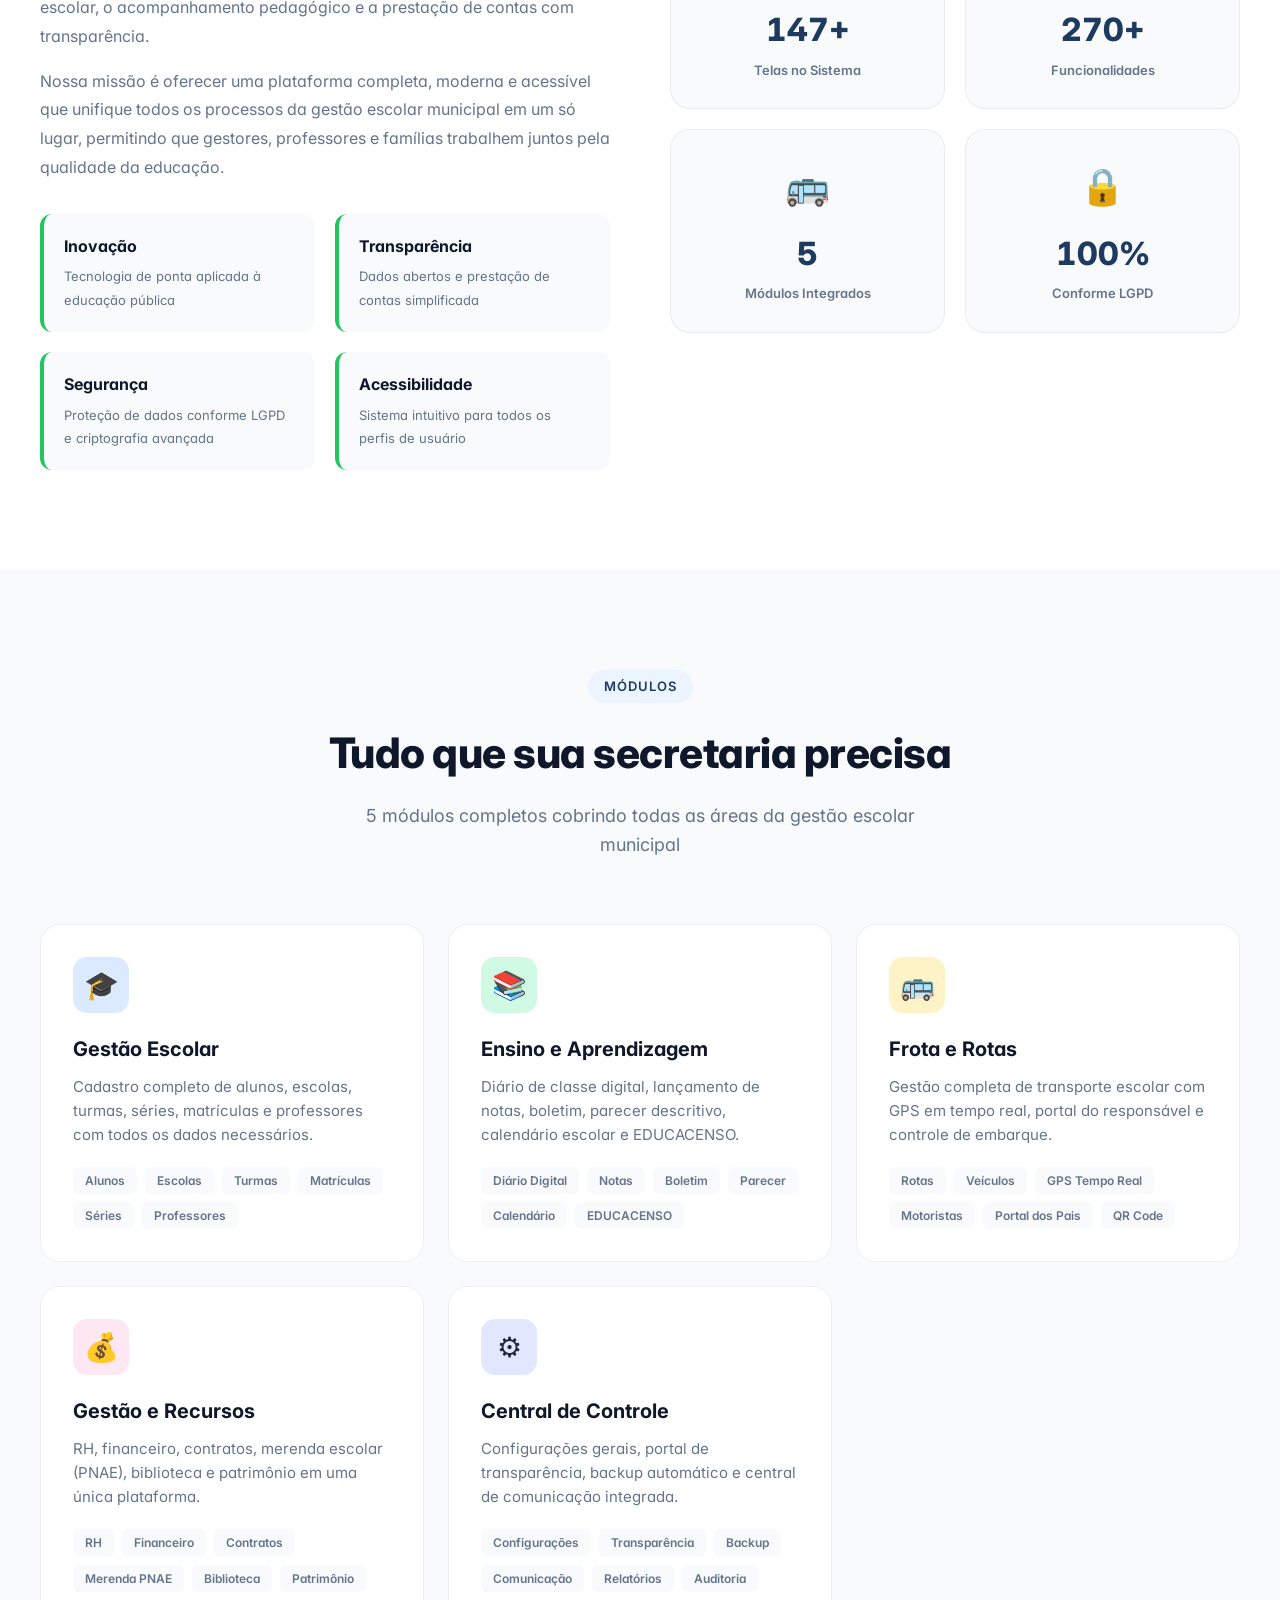
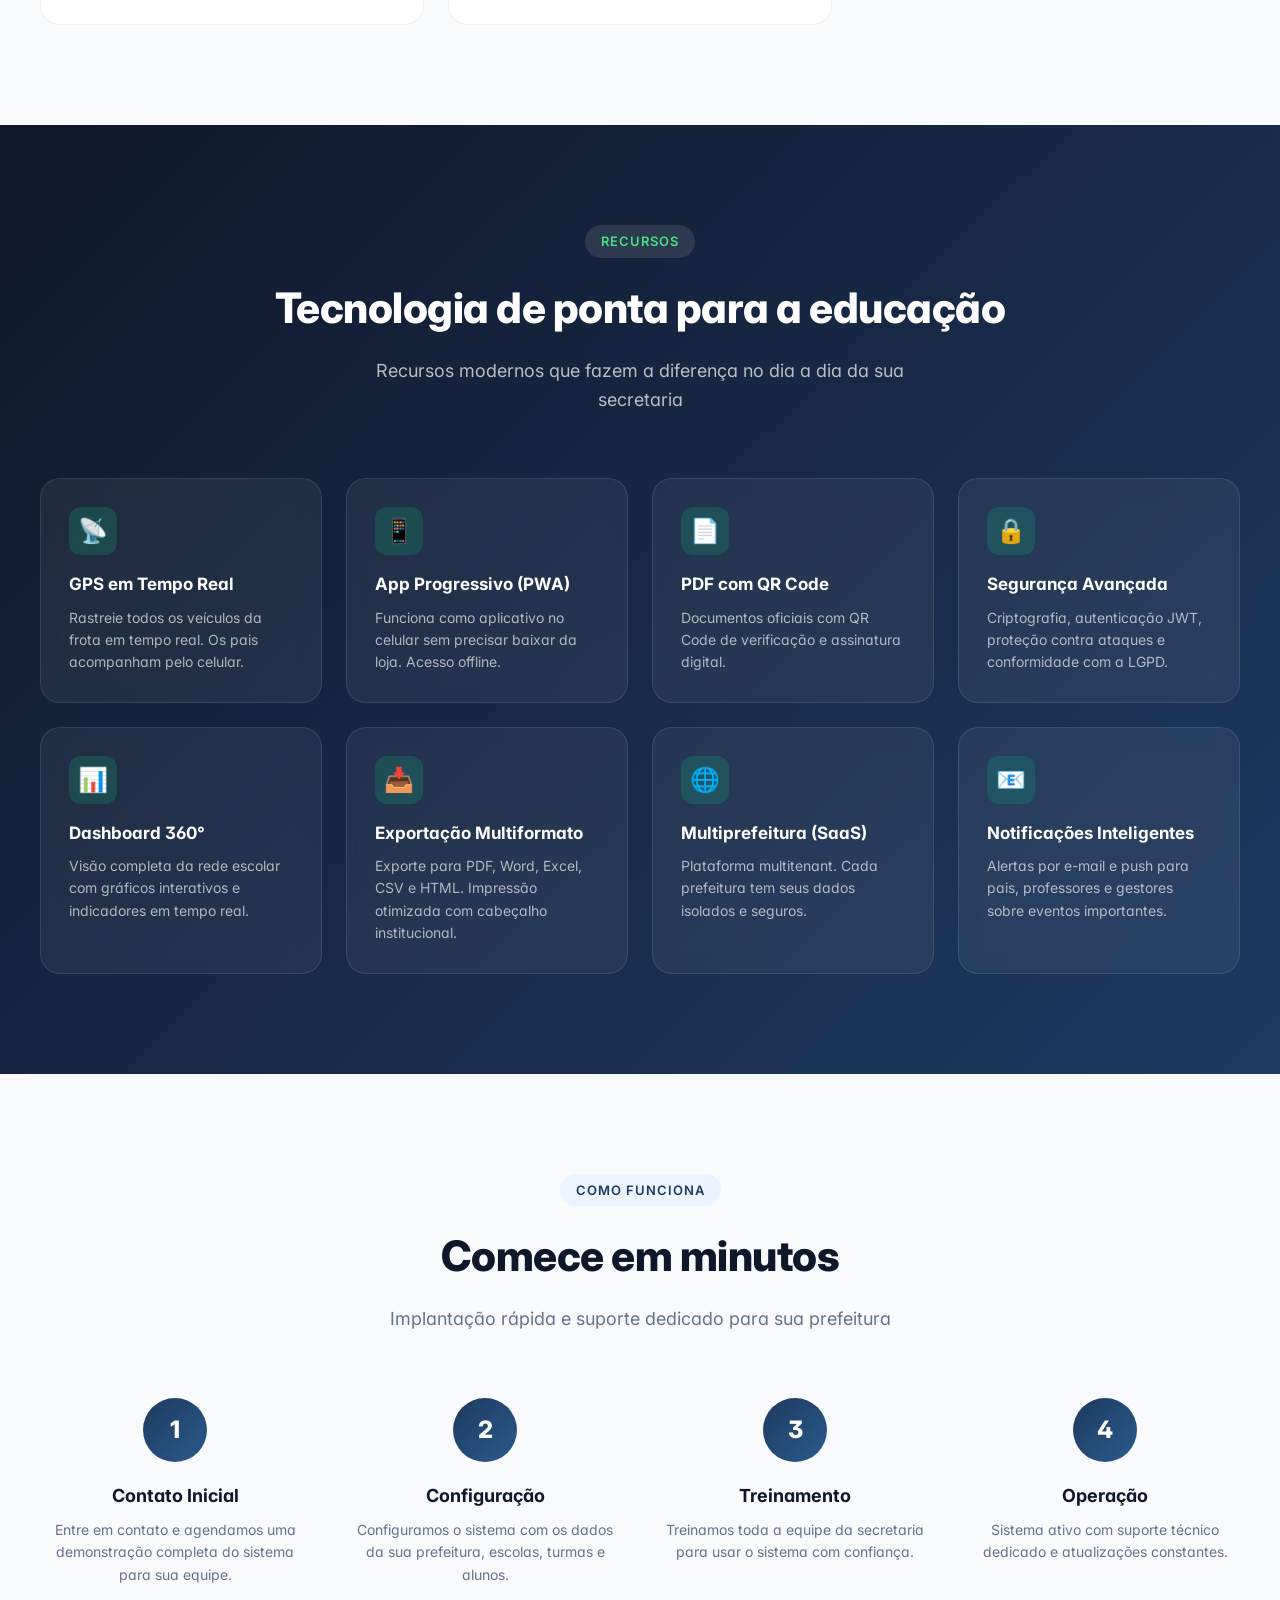
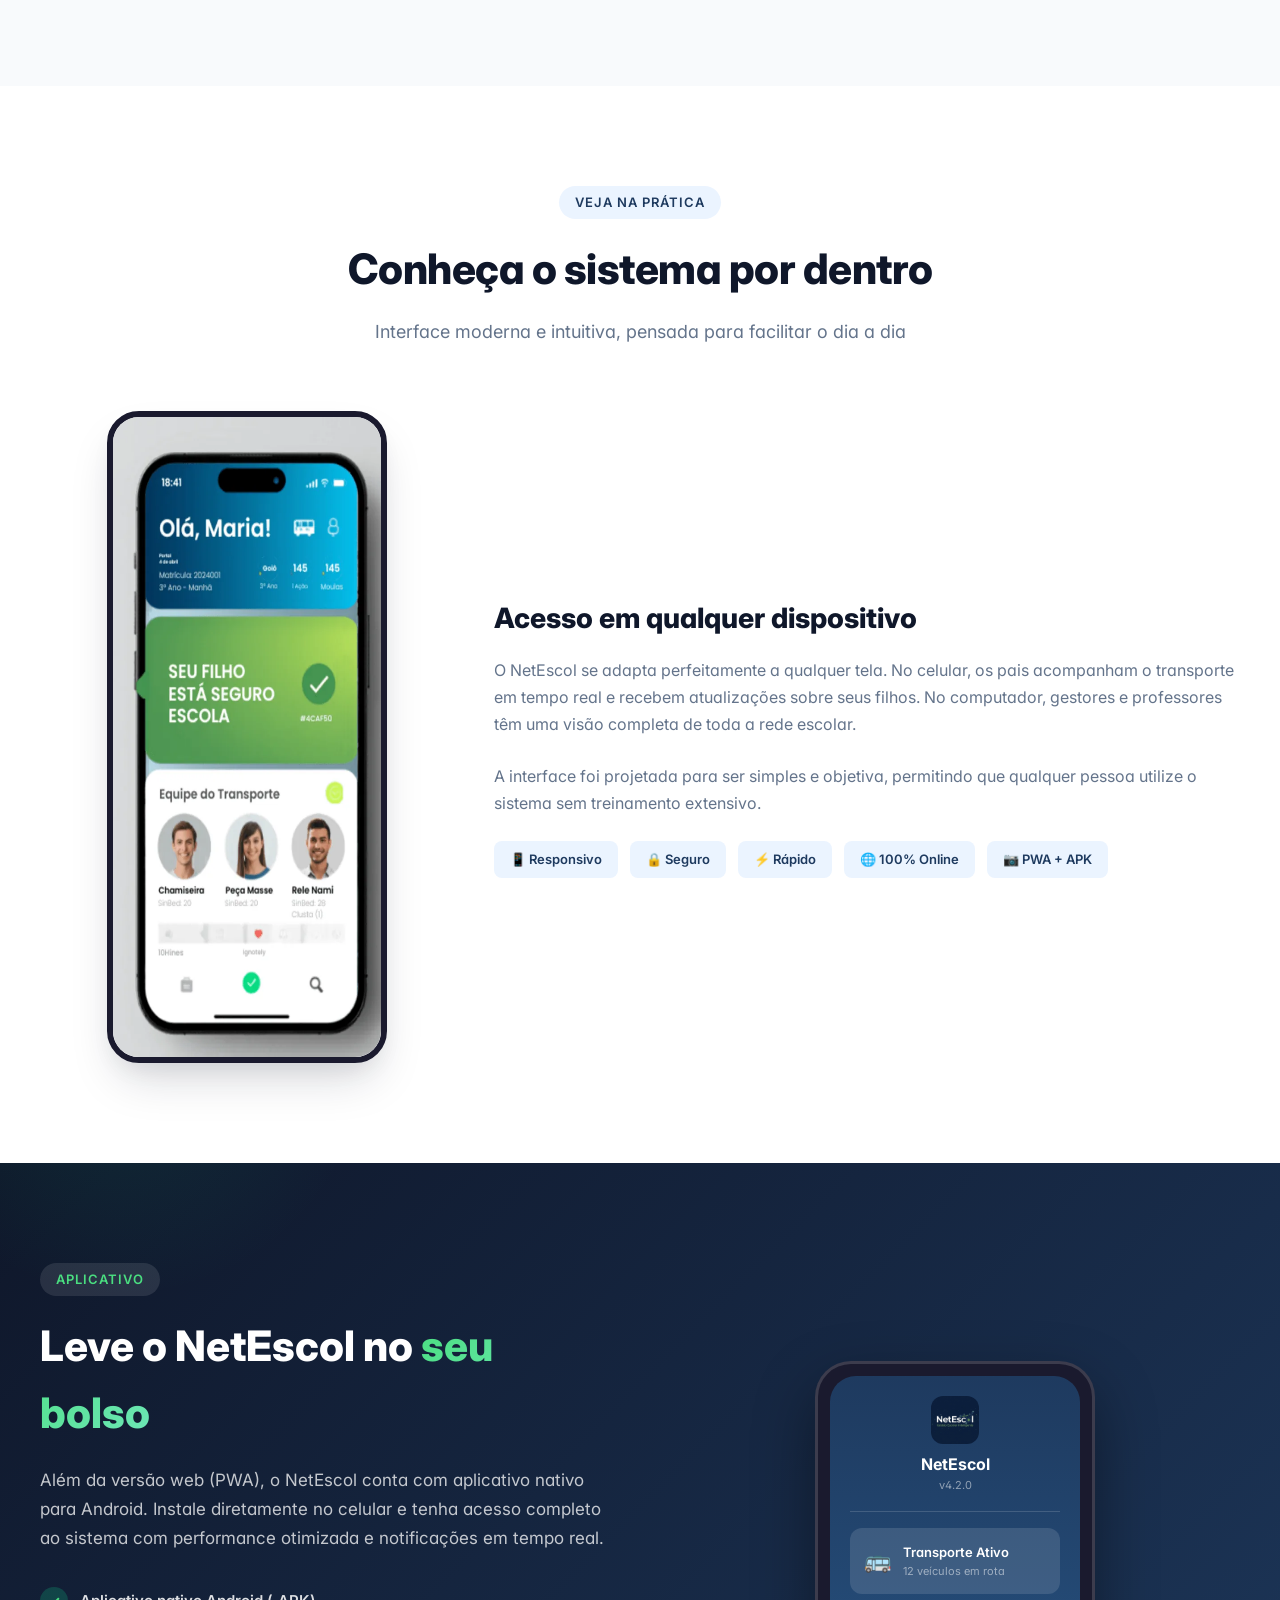
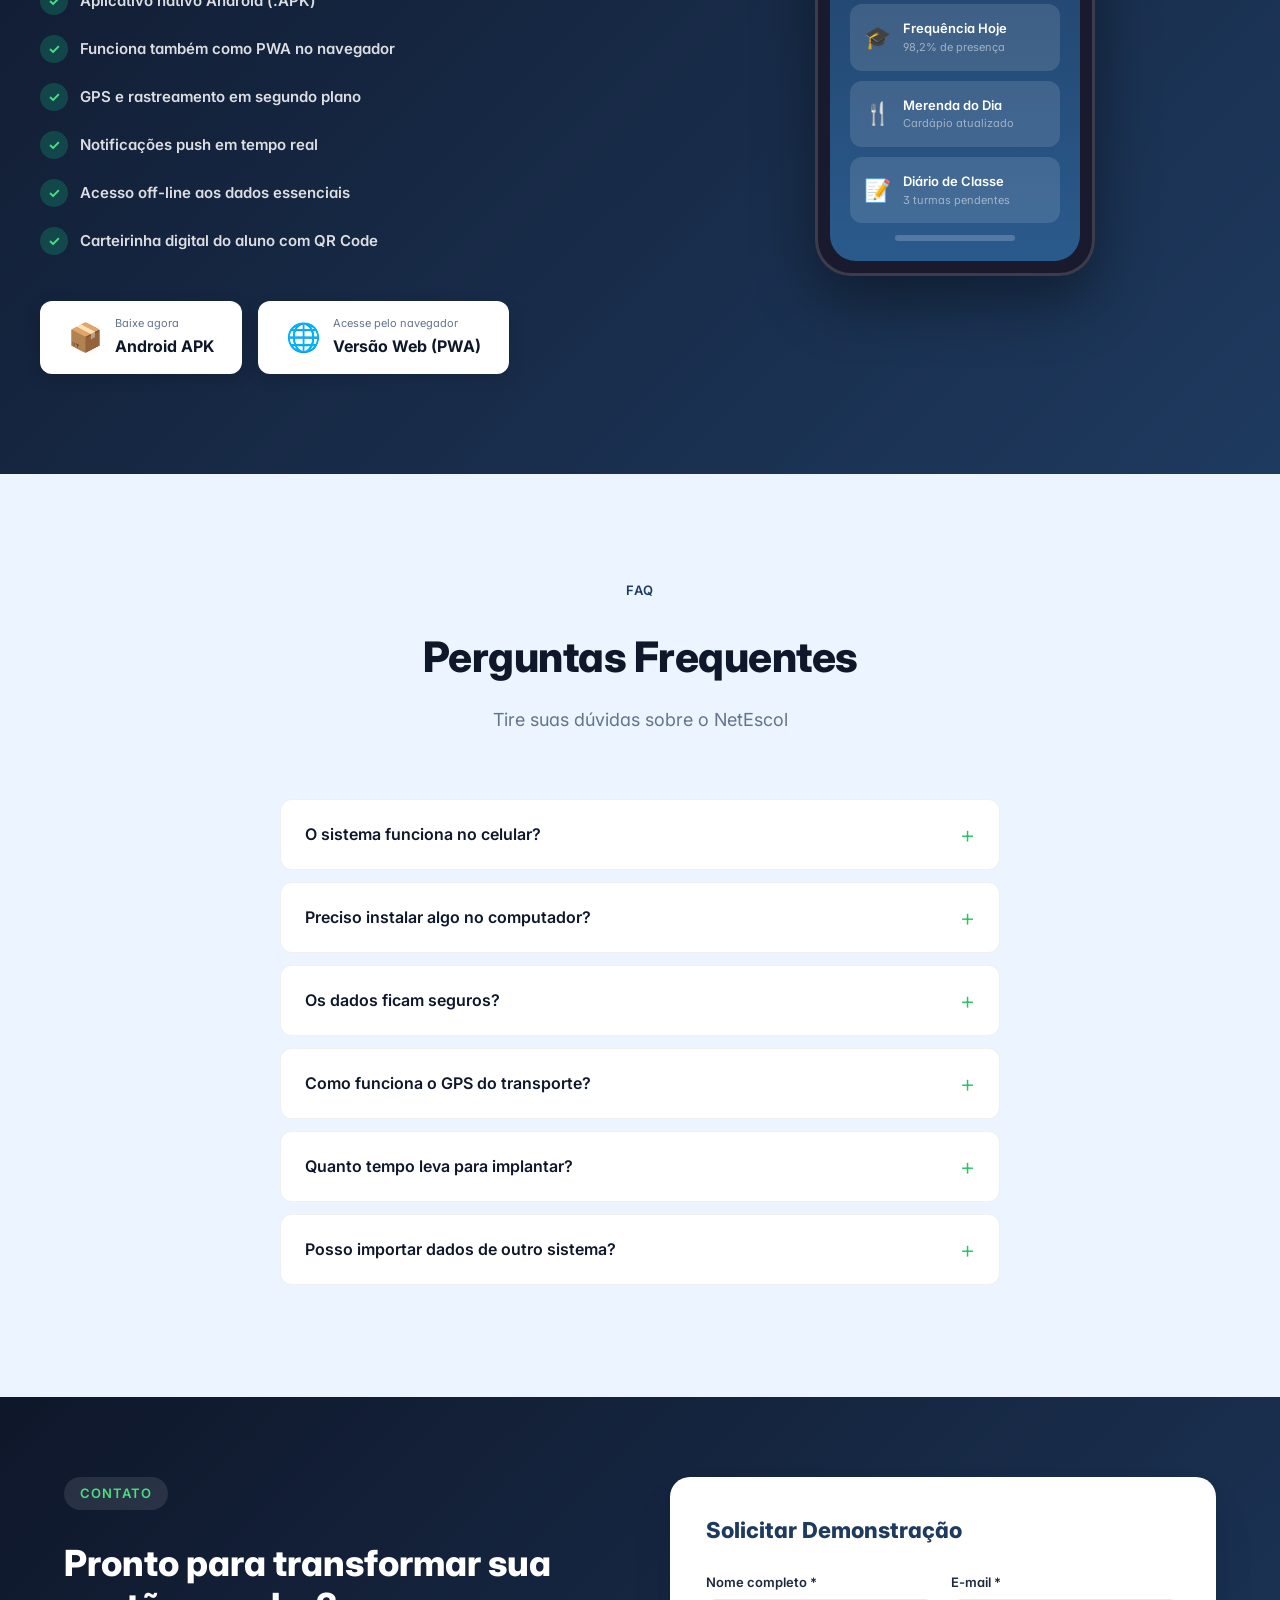
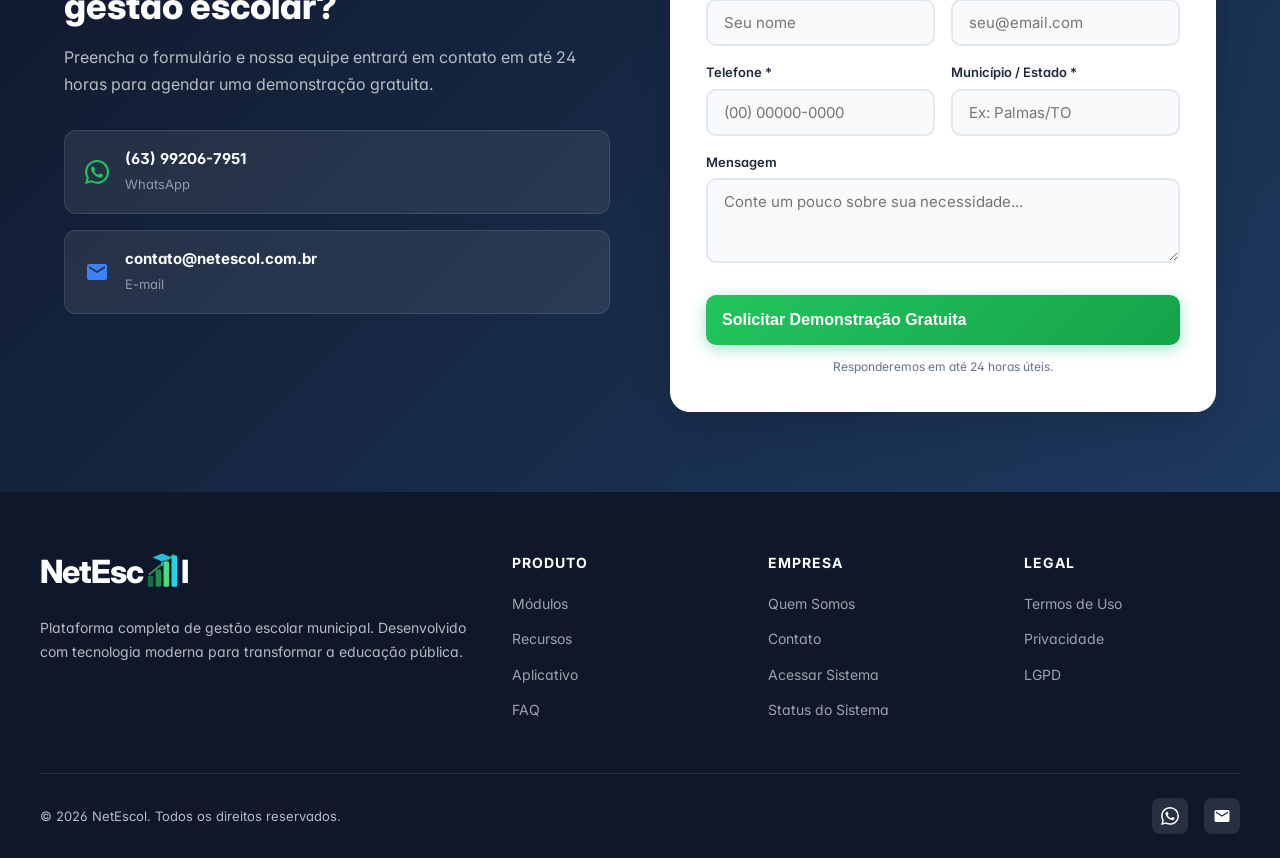
==== commit e821378c: "perf: WebP do app-screenshot via <picture> + dns-prefetch da API - Gera assets/images/app-screenshot" ====
--- a/index.html
+++ b/index.html
@@ -40,6 +40,7 @@
   <meta name="twitter:image:alt" content="NetEscol - Sistema de Gestão Escolar Municipal">
   <link rel="preconnect" href="https://fonts.googleapis.com">
   <link rel="preconnect" href="https://fonts.gstatic.com" crossorigin>
+  <link rel="dns-prefetch" href="//app.netescol.com.br">
   <link rel="preload" as="style" href="https://fonts.googleapis.com/css2?family=Inter:wght@300;400;600;700;800&display=swap">
   <link href="https://fonts.googleapis.com/css2?family=Inter:wght@300;400;600;700;800&display=swap" rel="stylesheet">
   <link rel="stylesheet" href="assets/css/style.css">
@@ -138,7 +139,7 @@
         <li><a href="#contato" class="nav-cta">Fale Conosco</a></li>
         <li><a href="https://app.netescol.com.br" target="_blank" rel="noopener noreferrer" class="nav-sistema">&#128274; Acessar Sistema</a></li>
       </ul>
-      <button class="nav-mobile-btn" id="navMobileBtn" aria-label="Menu">
+      <button class="nav-mobile-btn" id="navMobileBtn" aria-label="Menu" aria-expanded="false" aria-controls="navLinks">
         <span></span><span></span><span></span>
       </button>
     </div>
@@ -476,7 +477,10 @@
       <div class="screenshots-grid">
         <div class="fade-up" style="text-align:center;">
           <div class="screenshot-phone">
-            <img src="assets/images/app-screenshot.png" alt="NetEscol - Portal do Responsável no celular" width="320" height="640" loading="lazy" decoding="async">
+            <picture>
+              <source srcset="assets/images/app-screenshot.webp" type="image/webp">
+              <img src="assets/images/app-screenshot.png" alt="NetEscol - Portal do Responsável no celular" width="320" height="640" loading="lazy" decoding="async">
+            </picture>
           </div>
         </div>
         <div class="fade-up">
@@ -597,37 +601,37 @@
       </div>
       <div class="faq-list">
         <div class="faq-item">
-          <button class="faq-question">O sistema funciona no celular?</button>
+          <button class="faq-question" aria-expanded="false">O sistema funciona no celular?</button>
           <div class="faq-answer">
             <div class="faq-answer-inner">Sim! O NetEscol é um Progressive Web App (PWA), ou seja, funciona como um aplicativo nativo no celular, tablet e computador. Basta acessar pelo navegador e adicionar à tela inicial. Funciona até mesmo off-line.</div>
           </div>
         </div>
         <div class="faq-item">
-          <button class="faq-question">Preciso instalar algo no computador?</button>
+          <button class="faq-question" aria-expanded="false">Preciso instalar algo no computador?</button>
           <div class="faq-answer">
             <div class="faq-answer-inner">Não! O NetEscol é 100% na nuvem. Você acessa pelo navegador de qualquer computador ou celular. Não precisa instalar nenhum programa, e as atualizações são automáticas.</div>
           </div>
         </div>
         <div class="faq-item">
-          <button class="faq-question">Os dados ficam seguros?</button>
+          <button class="faq-question" aria-expanded="false">Os dados ficam seguros?</button>
           <div class="faq-answer">
             <div class="faq-answer-inner">Absolutamente. Usamos criptografia de ponta a ponta, autenticação JWT segura, proteção contra SQL Injection, XSS e outros ataques. O sistema é compatível com a LGPD e cada prefeitura tem seus dados completamente isolados (multitenant).</div>
           </div>
         </div>
         <div class="faq-item">
-          <button class="faq-question">Como funciona o GPS do transporte?</button>
+          <button class="faq-question" aria-expanded="false">Como funciona o GPS do transporte?</button>
           <div class="faq-answer">
             <div class="faq-answer-inner">O motorista ativa o GPS no celular e o sistema rastreia a posição em tempo real via Socket.IO. Os pais podem acompanhar pelo Portal do Responsável e recebem notificações quando o ônibus está próximo. O embarque é registrado por QR Code.</div>
           </div>
         </div>
         <div class="faq-item">
-          <button class="faq-question">Quanto tempo leva para implantar?</button>
+          <button class="faq-question" aria-expanded="false">Quanto tempo leva para implantar?</button>
           <div class="faq-answer">
             <div class="faq-answer-inner">A implantação completa leva em média de 2 a 4 semanas, dependendo do tamanho da rede escolar. Inclui configuração do sistema, importação de dados, treinamento da equipe e acompanhamento inicial.</div>
           </div>
         </div>
         <div class="faq-item">
-          <button class="faq-question">Posso importar dados de outro sistema?</button>
+          <button class="faq-question" aria-expanded="false">Posso importar dados de outro sistema?</button>
           <div class="faq-answer">
             <div class="faq-answer-inner">Sim! Oferecemos importação de dados via planilhas Excel/CSV. Nossa equipe auxilia na migração completa para garantir que nenhum dado seja perdido na transição.</div>
           </div>
